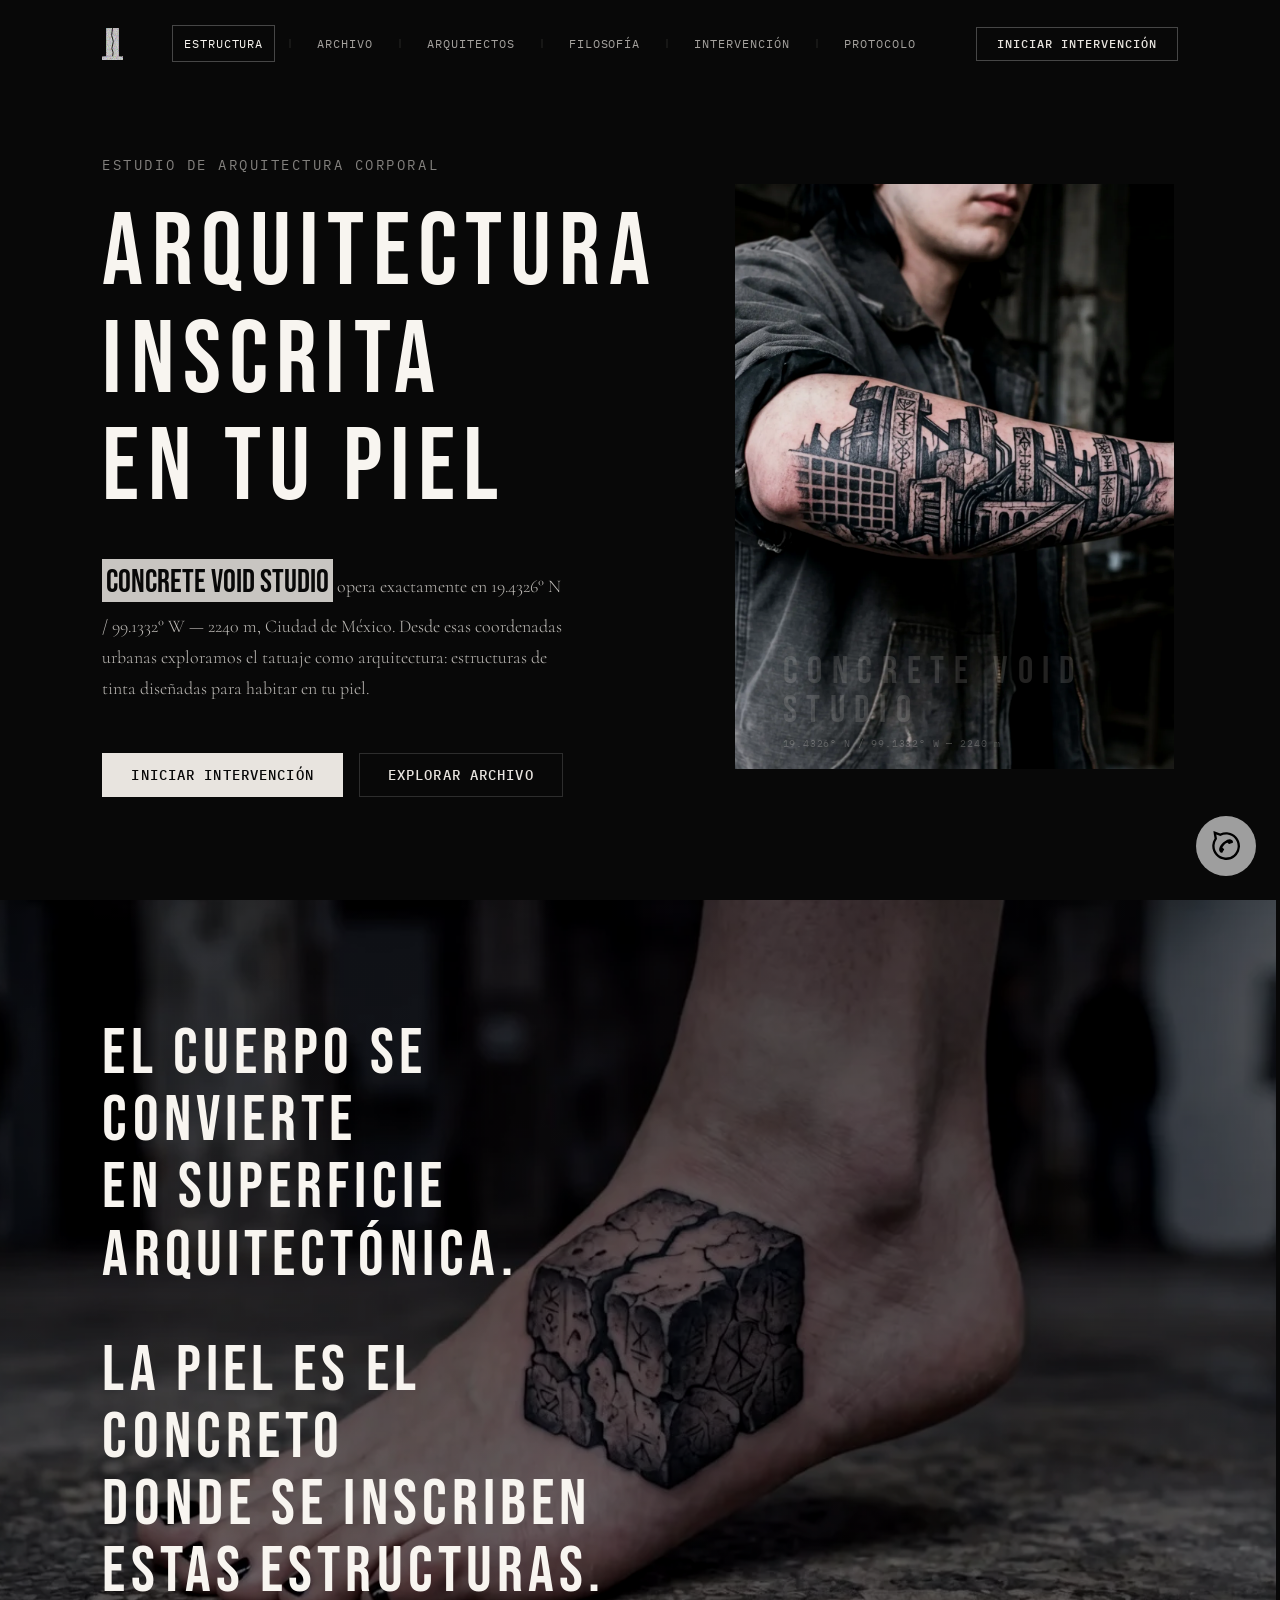
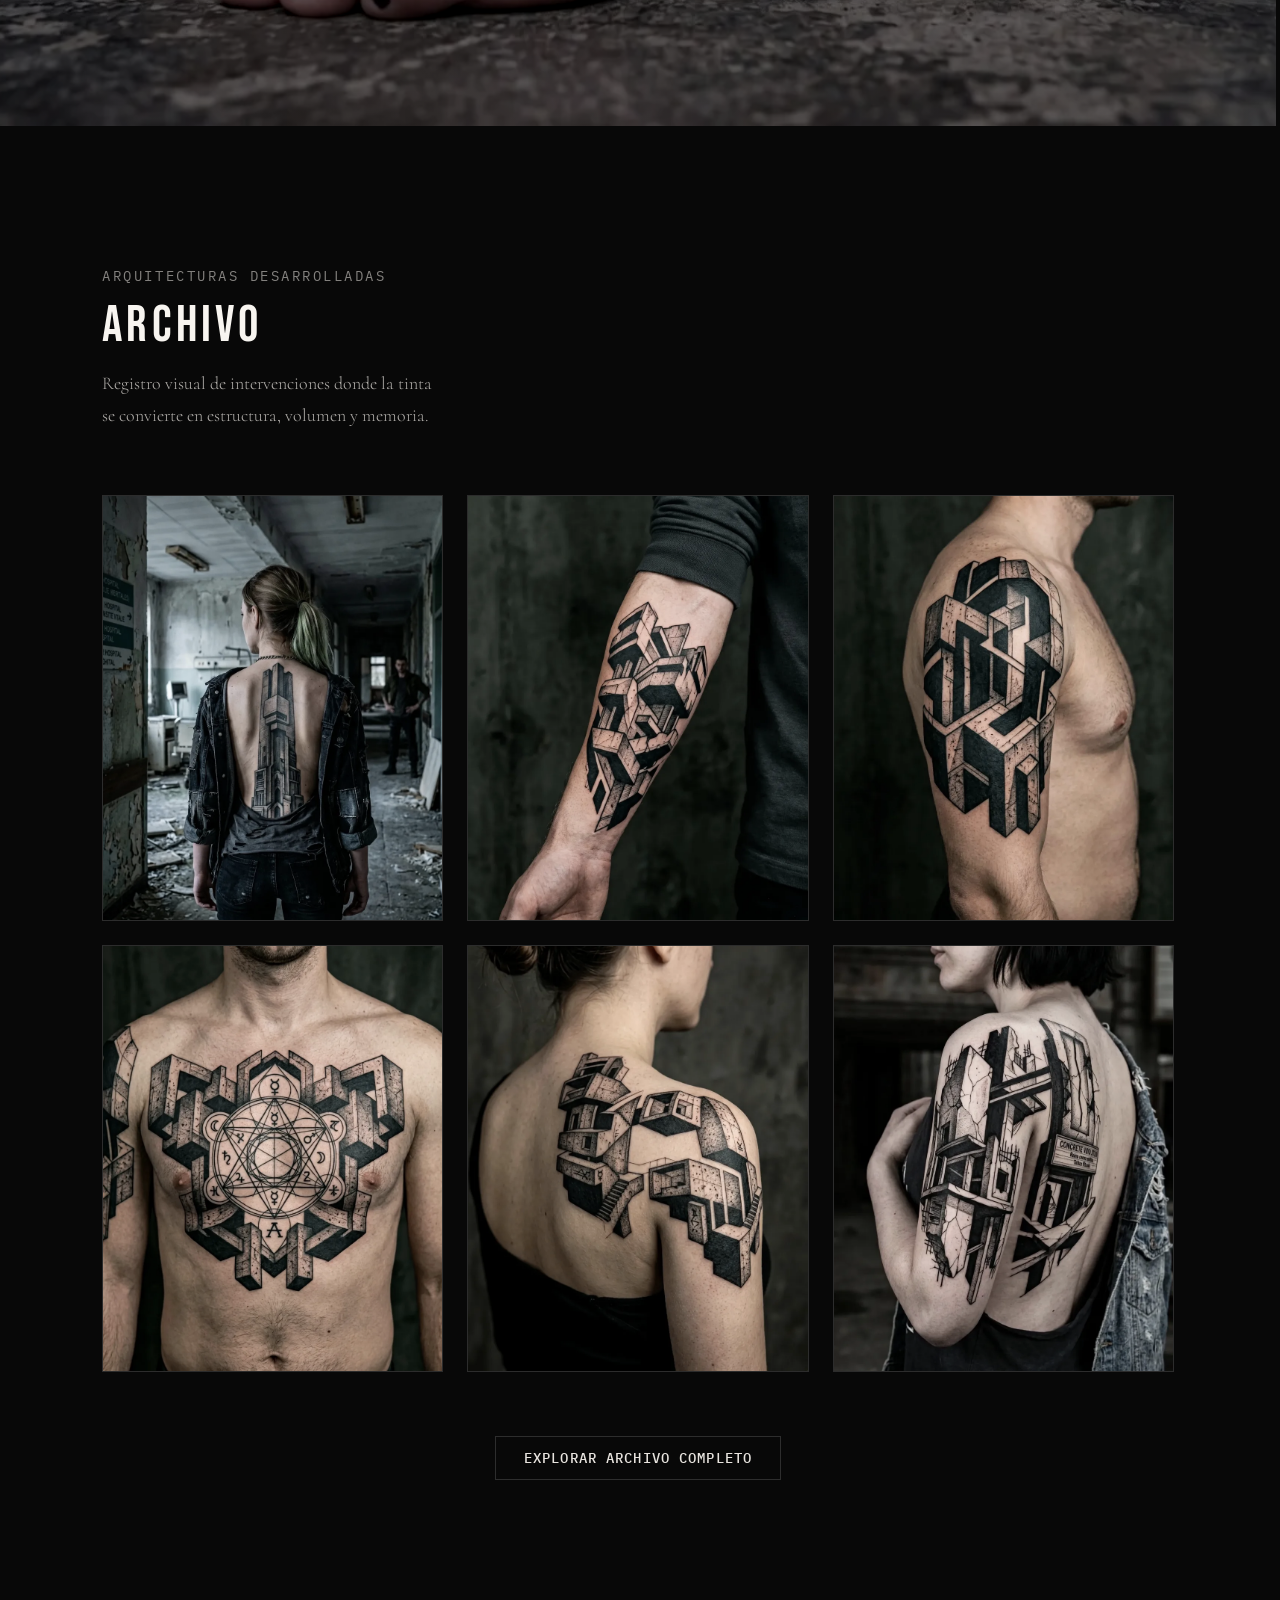
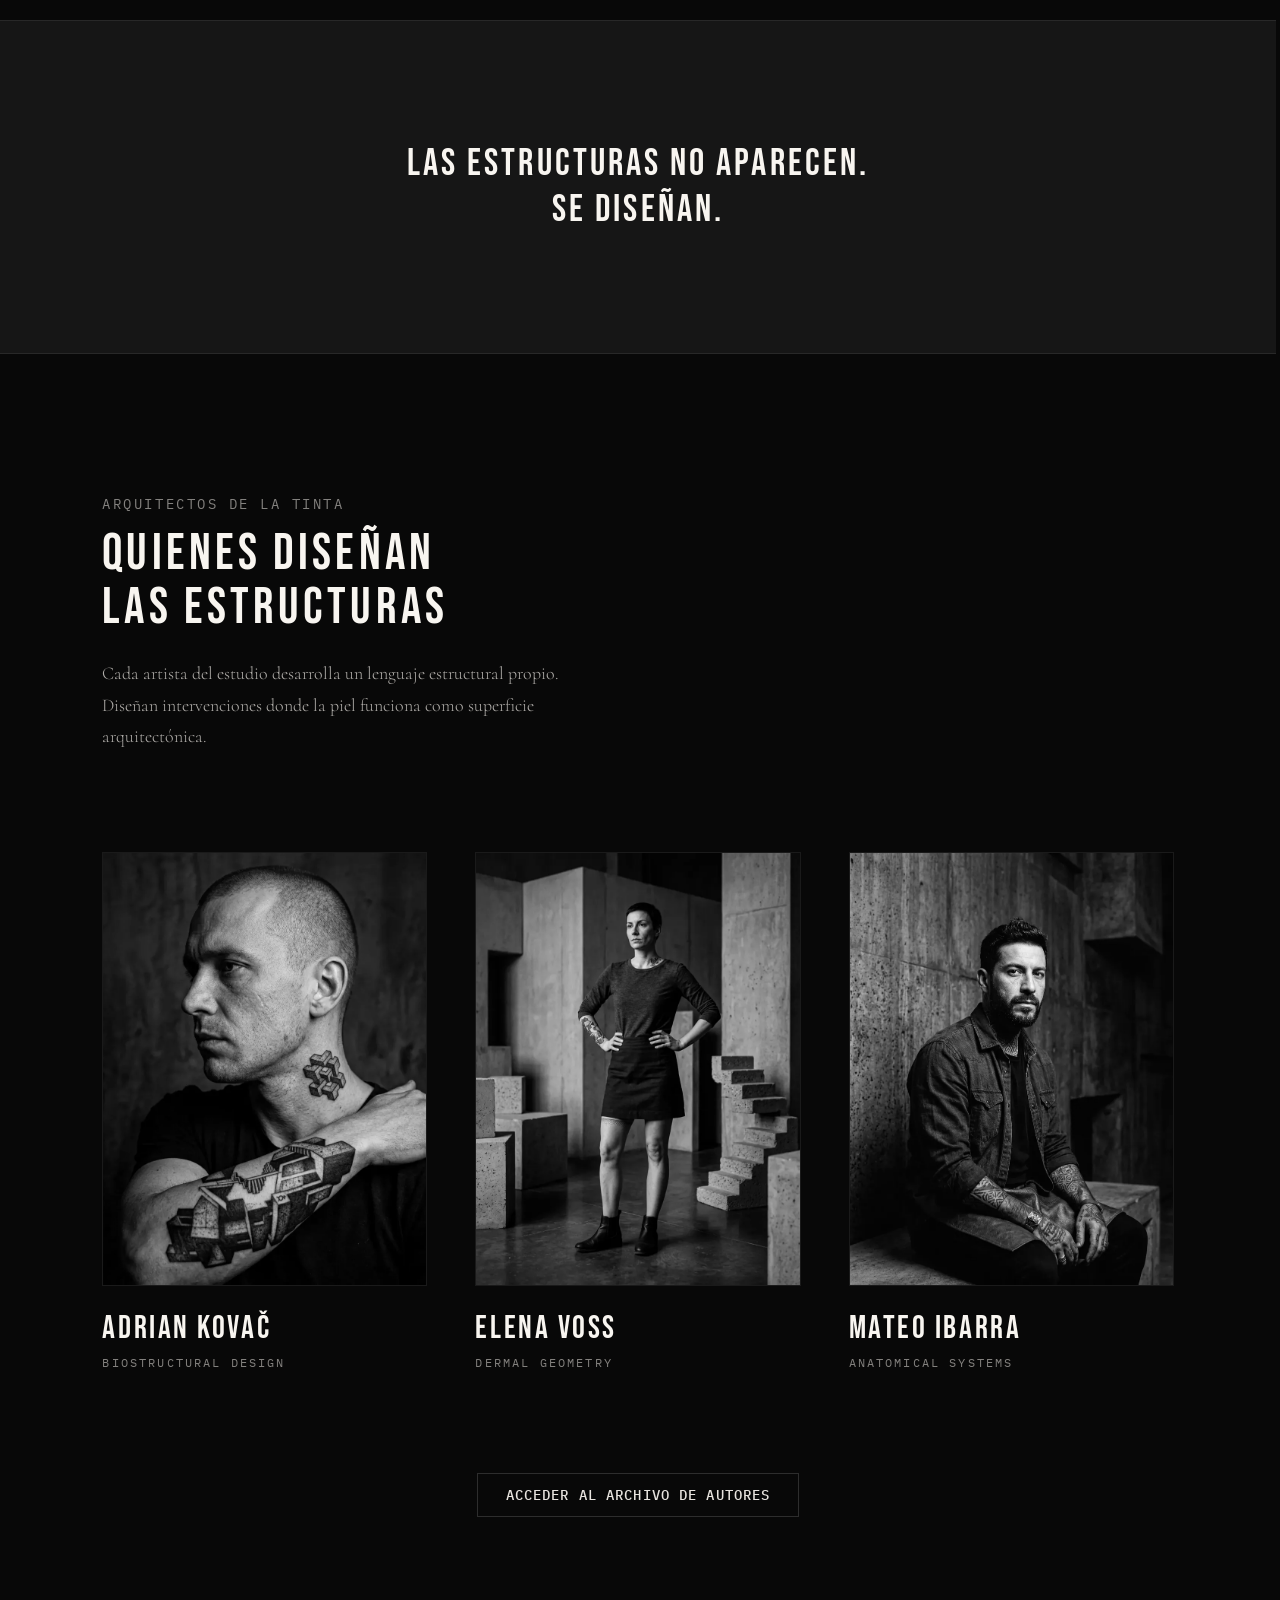
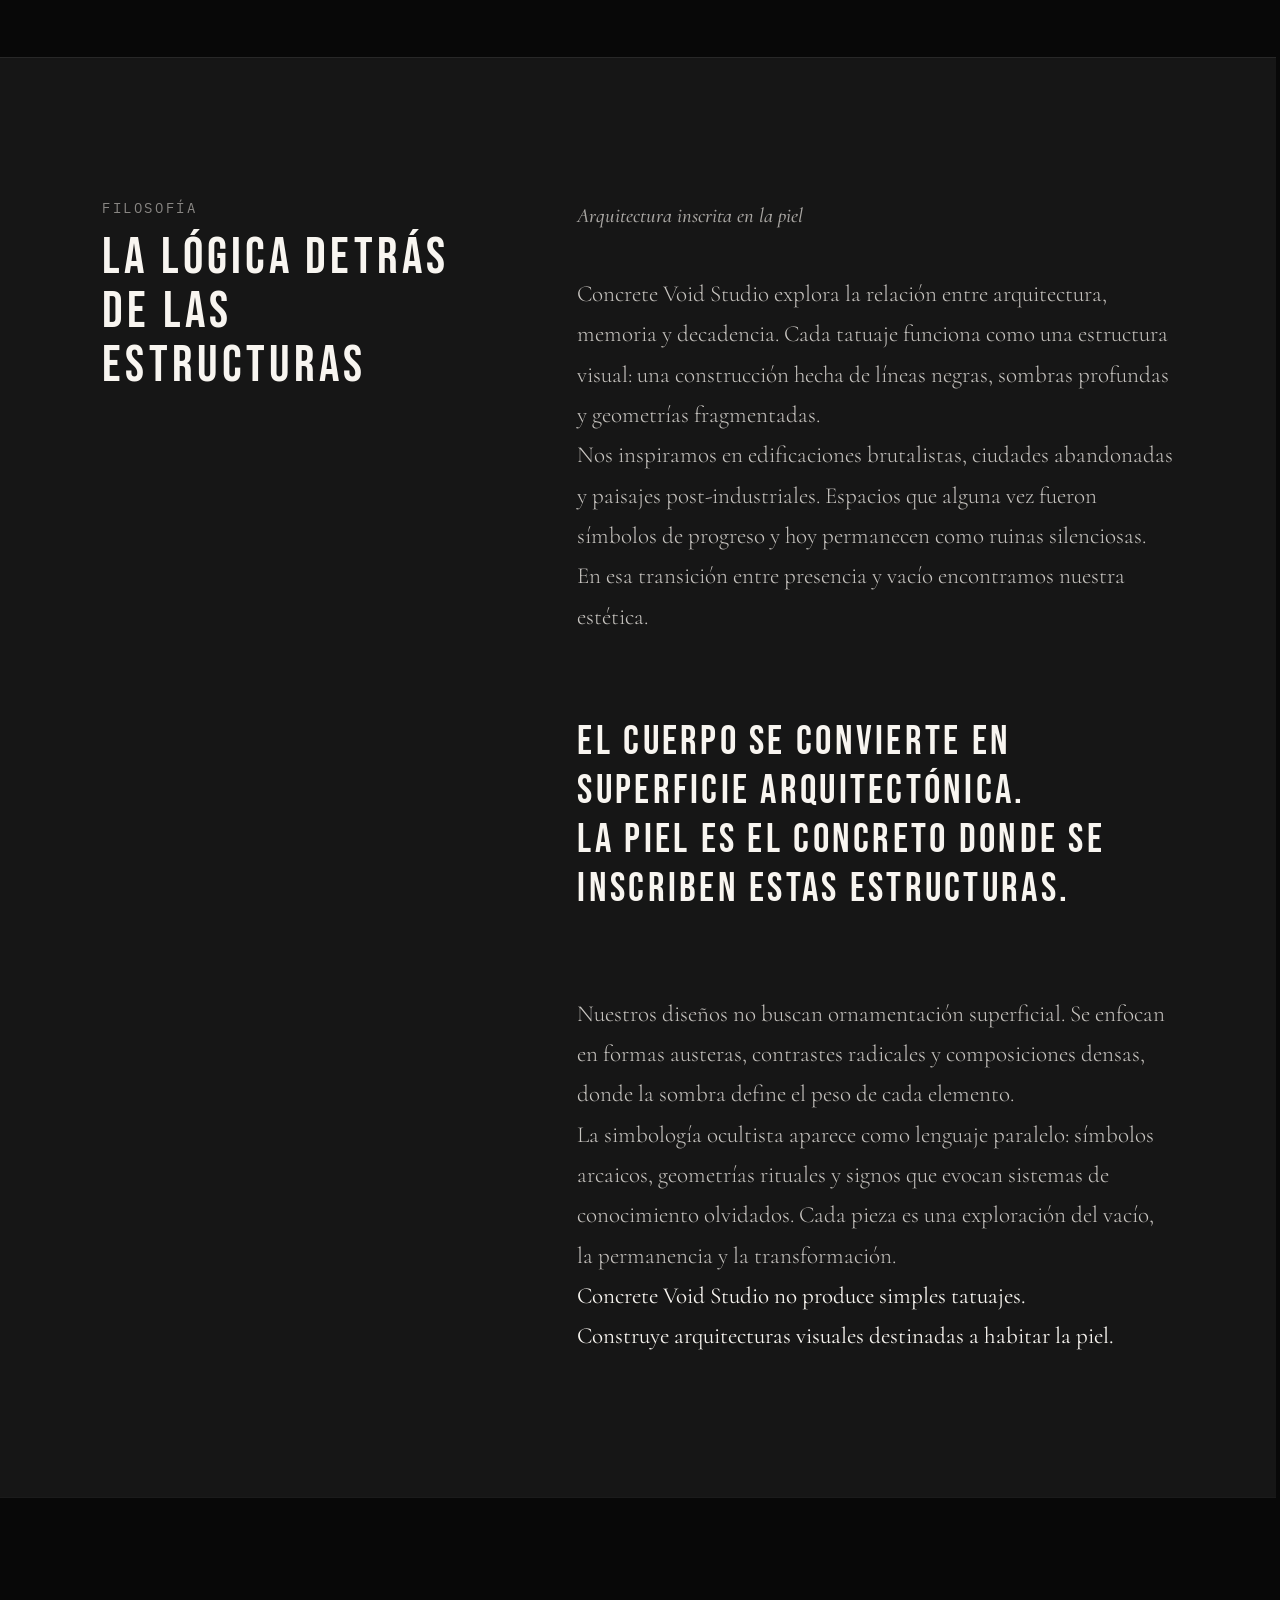
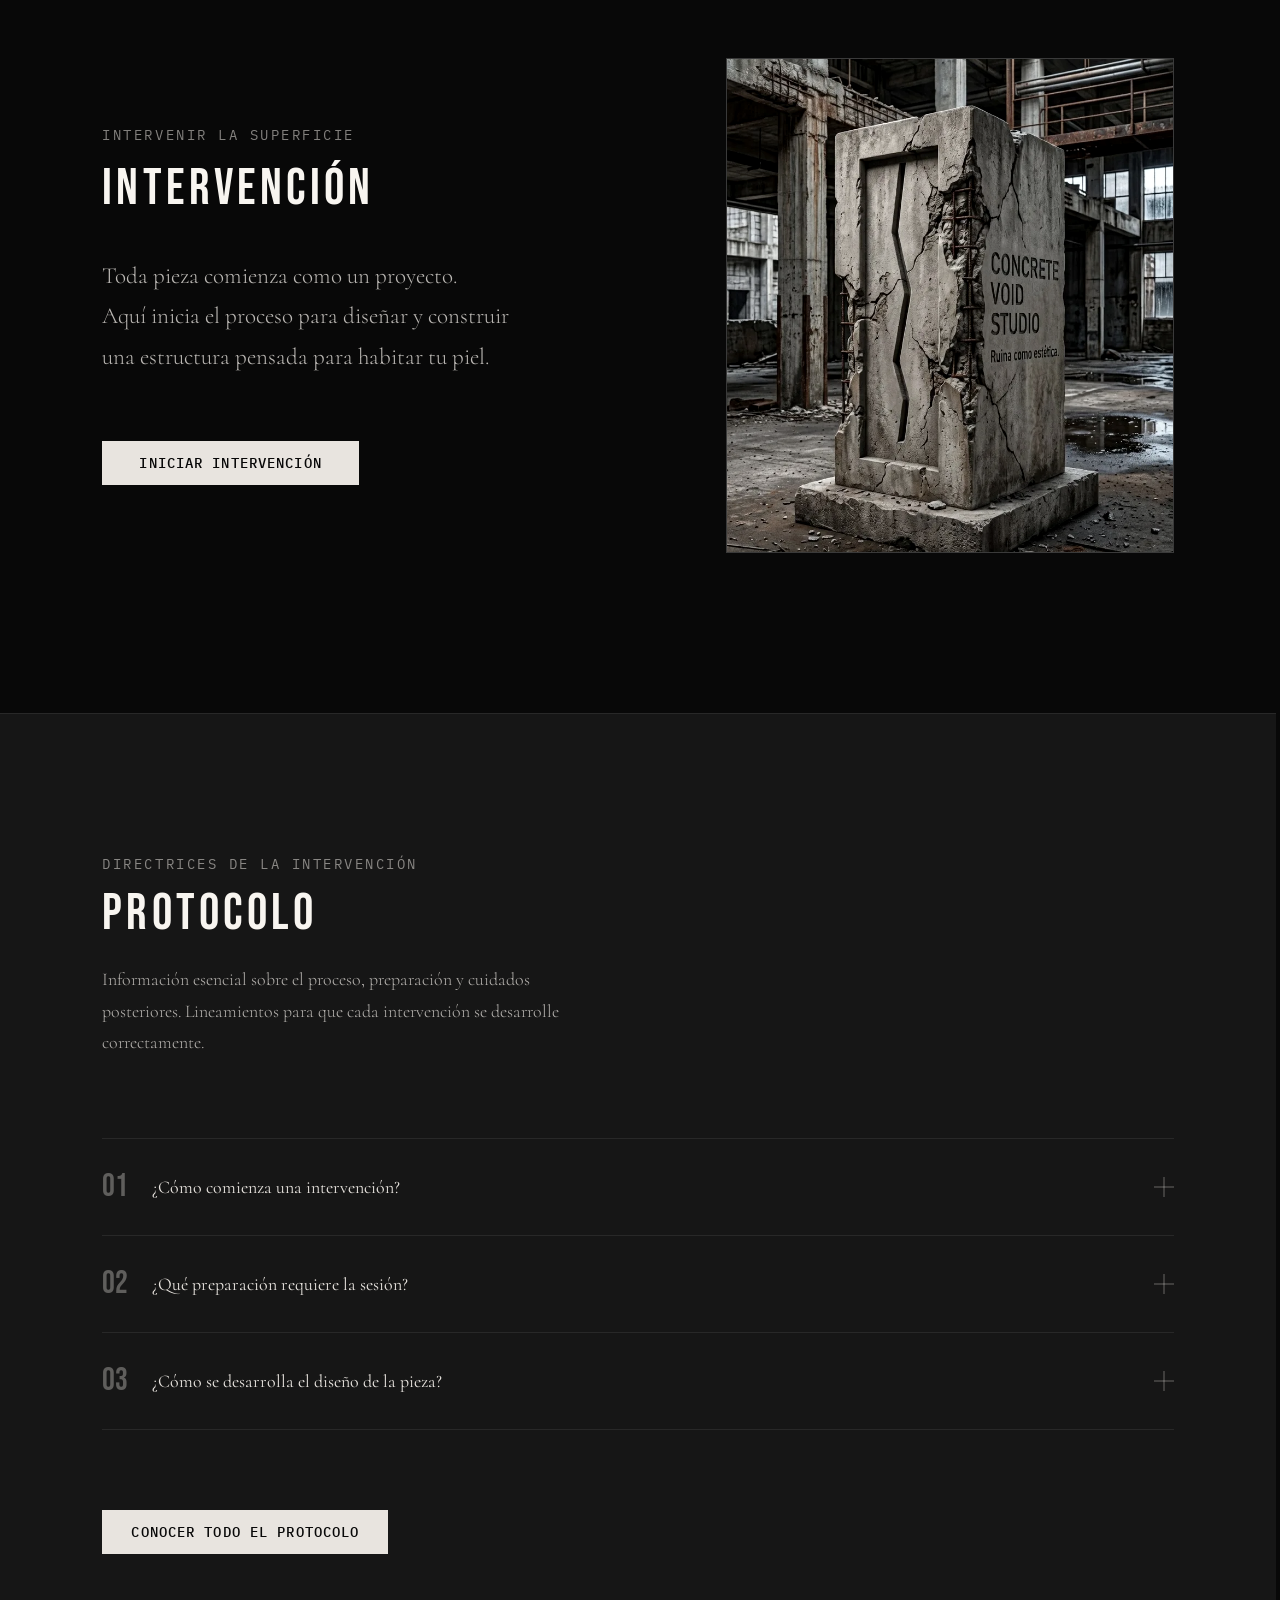
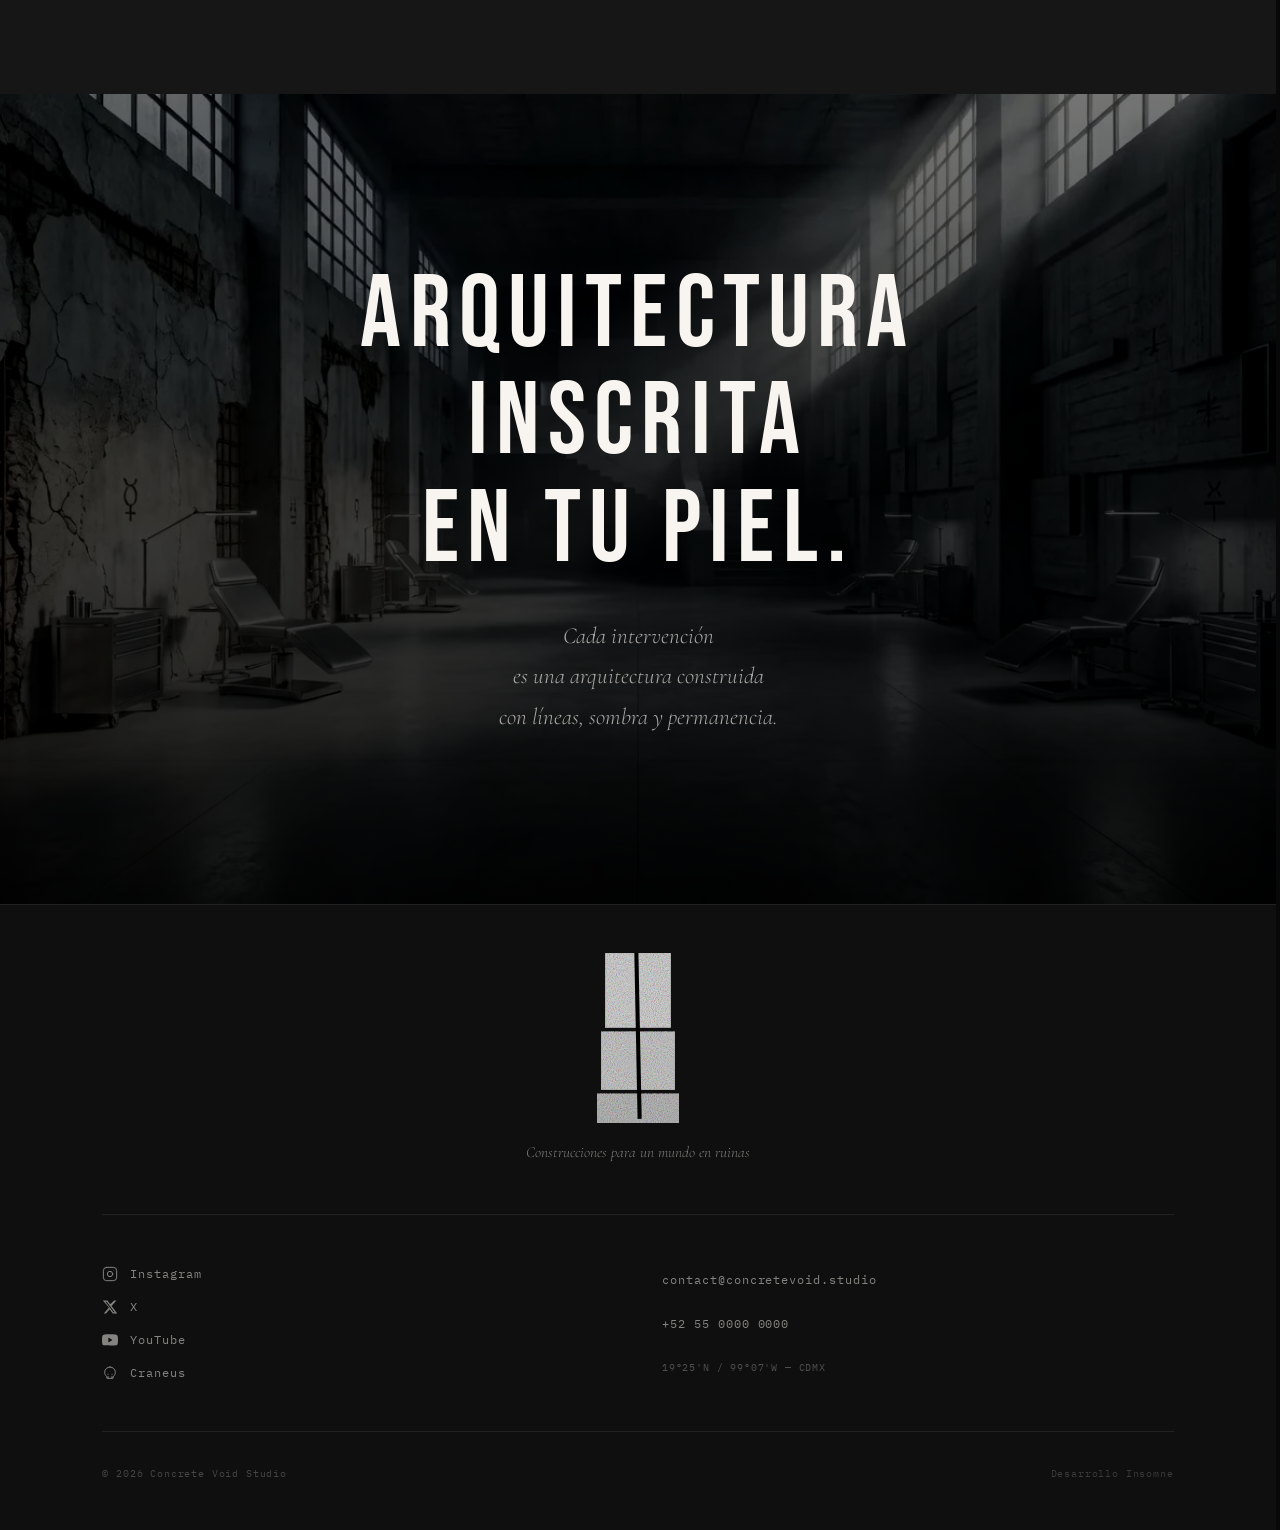
==== index.html @ ce93651f "inserté el main en html y los estilos css de todas las secciones" ====
<!DOCTYPE html>
<html lang="es">

<head>
  <!-- ============================================================
    META BÁSICOS
  ============================================================ -->
  <meta charset="UTF-8" />
  <meta name="viewport" content="width=device-width, initial-scale=1.0" />
  <meta name="description" content="Concrete Void Studio — Estudio de arquitectura corporal. Tatuajes geométricos y brutalistas en Ciudad de México." />
  <meta name="author" content="Concrete Void Studio" />

  <!-- ============================================================
    META OG (OPEN GRAPH — para redes sociales)
  ============================================================ -->
  <meta property="og:title" content="Concrete Void Studio" />
  <meta property="og:description" content="Arquitectura inscrita en la piel. Estudio de tatuaje brutalista en CDMX." />
  <meta property="og:type" content="website" />
  <meta property="og:url" content="#" />
  <!-- <meta property="og:image" content="assets/images/og-image.jpg" /> -->

  <!-- ============================================================
    FAVICON
  ============================================================ -->
  <link rel="icon" type="image/svg+xml" href="assets/icons/favicons/faviconSecundario.svg" />

  <!-- ============================================================
    CSS (orden de carga)
  ============================================================ -->
  <link rel="stylesheet" href="css/tokens.css" />
  <link rel="stylesheet" href="css/base.css" />
  <link rel="stylesheet" href="css/layout.css" />
  <link rel="stylesheet" href="css/components.css" />

  <title>Concrete Void Studio — Arquitectura inscrita en la piel</title>
</head>

<body>

  <!-- ============================================================
    HEADER
    - Sticky, transparente sobre el hero
    - Cambia a fondo sólido al hacer scroll (via JS)
    - 3 zonas: logo / nav / cta
  ============================================================ -->
  <header class="siteHeader" id="siteHeader" role="banner">

    <!-- Zona izquierda — Identidad -->
    <div class="siteHeader__identity">
      <a href="index.html" class="siteHeader__logoLink" aria-label="Concrete Void Studio — Inicio">
        <img
          src="assets/icons/logos/logoPrimario.svg"
          alt="Concrete Void Studio"
          class="siteHeader__logo"
          width="160"
          height="36"
        />
      </a>
    </div>

    <!-- Zona central — Navegación principal (desktop) -->
    <nav class="siteNav" id="siteNav" role="navigation" aria-label="Navegación principal">
      <ul class="siteNav__list" role="list">
        <li class="siteNav__item">
          <a href="#estructura" class="siteNav__link">Estructura</a>
        </li>
        <li class="siteNav__item">
          <a href="gallery.html" class="siteNav__link">Archivo</a>
        </li>
        <li class="siteNav__item">
          <a href="artists.html" class="siteNav__link">Arquitectos</a>
        </li>
        <li class="siteNav__item">
          <a href="#filosofia" class="siteNav__link">Filosofía</a>
        </li>
        <li class="siteNav__item">
          <a href="contact.html" class="siteNav__link">Intervención</a>
        </li>
        <li class="siteNav__item">
          <a href="faq.html" class="siteNav__link">Protocolo</a>
        </li>
      </ul>
    </nav>

    <!-- Zona derecha — CTA principal -->
    <div class="siteHeader__actions">
      <a href="#intervencion" class="btnGhost" aria-label="Iniciar una intervención">
        Iniciar intervención
      </a>

      <!-- Botón hamburguesa — solo visible en mobile -->
      <button
        class="menuToggle"
        id="menuToggle"
        aria-label="Abrir menú"
        aria-expanded="false"
        aria-controls="mobileMenu"
      >
        <span class="menuToggle__bar"></span>
        <span class="menuToggle__bar"></span>
        <span class="menuToggle__bar"></span>
      </button>
    </div>

  </header>


  <!-- ============================================================
    MOBILE MENU OVERLAY
    - Full screen
    - Controlado por JS (aria-expanded en menuToggle)
  ============================================================ -->
  <div class="mobileMenu" id="mobileMenu" role="dialog" aria-modal="true" aria-label="Menú de navegación" hidden>
    <nav class="mobileMenu__nav" aria-label="Navegación mobile">
      <ul class="mobileMenu__list" role="list">
        <li class="mobileMenu__item">
          <a href="#estructura" class="mobileMenu__link">Estructura</a>
        </li>
        <li class="mobileMenu__item">
          <a href="gallery.html" class="mobileMenu__link">Archivo</a>
        </li>
        <li class="mobileMenu__item">
          <a href="artists.html" class="mobileMenu__link">Arquitectos</a>
        </li>
        <li class="mobileMenu__item">
          <a href="#filosofia" class="mobileMenu__link">Filosofía</a>
        </li>
        <li class="mobileMenu__item">
          <a href="contact.html" class="mobileMenu__link">Intervención</a>
        </li>
        <li class="mobileMenu__item">
          <a href="faq.html" class="mobileMenu__link">Protocolo</a>
        </li>
      </ul>
    </nav>

    <div class="mobileMenu__footer">
      <a href="contact.html" class="btnGhost mobileMenu__cta">Iniciar intervención</a>
    </div>
  </div>

  <!-- ============================================================
    MAIN CONTENT
  ============================================================ -->
  <main id="mainContent" role="main">


    <!-- ==========================================================
      HERO
      - Dos columnas asimétricas (45% texto / 55% imagen)
      - min-height: 100vh
    ========================================================== -->
    <section class="hero" id="estructura" aria-labelledby="heroTitle">

      <div class="hero__inner">

        <!-- Columna izquierda — Bloque conceptual -->
        <div class="hero__content">

          <!-- Eyebrow -->
          <p class="eyebrow" aria-label="Categoría">
            Estudio de arquitectura corporal
          </p>

          <!-- Título principal (Brand Statement) -->
          <h1 class="hero__title" id="heroTitle">
            Arquitectura inscrita<br />
            en tu piel
          </h1>

          <!-- Texto descriptivo -->
          <p class="hero__description">
            <span>Concrete Void Studio</span> opera exactamente en 19.4326° N / 99.1332° W — 2240 m, Ciudad de México. Desde esas coordenadas urbanas exploramos el tatuaje como arquitectura: estructuras de tinta diseñadas para habitar en tu piel.
          </p>

          <!-- Botones CTA -->
          <div class="hero__actions">
            <a href="contact.html" class="btnPrimary">
              Iniciar intervención
            </a>
            <a href="gallery.html" class="btnSecondary">
              Explorar archivo
            </a>
          </div>

        </div>
        <!-- /hero__content -->

        <!-- Columna derecha — Imagen hero -->
        <div class="hero__media" aria-hidden="true">
          <figure class="hero__figure">
            <!--
              Reemplazar src con imagen real.
              Usar imagen de tatuaje geométrico / brutalista,
              alto contraste, fondo oscuro.
            -->
            <img
              src="assets/img/x/tattooHero.webp"
              alt="Tatuaje geométrico brutalista — Concrete Void Studio"
              class="hero__image"
              loading="eager"
              fetchpriority="high"
            />

            <!-- Overlay tipográfico sobre la imagen -->
            <figcaption class="hero__imageOverlay" aria-hidden="true">
              <span class="hero__imageOverlayText">CONCRETE VOID STUDIO</span>
              <span class="hero__imageOverlayCoords">19.4326° N / 99.1332° W — 2240 m</span>
              <!-- <span class="hero__imageOverlayText">CDMX</span> -->
            </figcaption>

          </figure>
        </div>
        <!-- /hero__media -->

      </div>
      <!-- /hero__inner -->

    </section>
    <!-- /hero -->

    <!-- ==========================================================
      STATEMENT VISUAL
      - Imagen full screen con overlay tipográfico
      - min-height: 85vh
      - Texto monumental alineado a la izquierda
      - Dos bloques con respiración visual entre ellos
    ========================================================== -->
    <section class="statement" aria-labelledby="statementText">
 
      <!-- Imagen de fondo -->
      <figure class="statement__media" aria-hidden="true">
      
        <img
          src="assets/img/x/statementInicio.webp"
          alt=""
          class="statement__image"
          loading="lazy"
        />
        <!-- Overlay oscuro para garantizar legibilidad del texto -->
        <div class="statement__overlay" aria-hidden="true"></div>
      </figure>
 
      <!-- Texto monumental sobre la imagen -->
      <div class="statement__content" id="statementText">
 
        <!-- Bloque 1 -->
        <p class="statement__text">
          El cuerpo se convierte<br />
          en superficie arquitectónica.
        </p>
 
        <!-- Bloque 2 -->
        <p class="statement__text">
          La piel es el concreto<br />
          donde se inscriben estas estructuras.
        </p>
 
      </div>
 
    </section>
    <!-- /statement -->

    <!-- ==========================================================
      ARCHIVO
      - Cabecera editorial: eyebrow / título / descripción
      - Grid de 6 cards (3 columnas desktop)
      - Hover minimalista: overlay con nombre y artista
      - CTA hacia galería completa
    ========================================================== -->
    <section class="archivo" id="archivo" aria-labelledby="archivoTitle">
 
      <div class="archivo__container">
 
        <!-- Cabecera de sección -->
        <header class="archivo__header">
          <p class="eyebrow">Arquitecturas desarrolladas</p>
          <h2 class="archivo__title" id="archivoTitle">Archivo</h2>
          <p class="archivo__description">
            Registro visual de intervenciones donde la tinta<br />
            se convierte en estructura, volumen y memoria.
          </p>
        </header>
 
        <!-- Grid de proyectos -->
        <div class="archivo__grid" role="list">
 
          <!-- Card 01 -->
          <article class="archivoCard" role="listitem">
            <figure class="archivoCard__media">
              <img
                src="assets/img/tattoos/archivo01.webp"
                alt="Monolito Fragmentado — tatuaje geométrico brutalista"
                class="archivoCard__image"
                loading="lazy"
              />
            </figure>
            <div class="archivoCard__overlay" aria-hidden="true">
              <h3 class="archivoCard__title">Monolito Urbano</h3>
              <p class="archivoCard__artist">Por A. Kovač</p>
            </div>
          </article>
 
          <!-- Card 02 -->
          <article class="archivoCard" role="listitem">
            <figure class="archivoCard__media">
              <img
                src="assets/img/tattoos/archivo02.webp"
                alt="Estructura en Ruinas — tatuaje arquitectónico"
                class="archivoCard__image"
                loading="lazy"
              />
            </figure>
            <div class="archivoCard__overlay" aria-hidden="true">
              <h3 class="archivoCard__title">Estructura Brutalista</h3>
              <p class="archivoCard__artist">Por E. Voss</p>
            </div>
          </article>
 
          <!-- Card 03 -->
          <article class="archivoCard" role="listitem">
            <figure class="archivoCard__media">
              <img
                src="assets/img/tattoos/archivo03.webp"
                alt="Vacío Urbano — tatuaje blackwork"
                class="archivoCard__image"
                loading="lazy"
              />
            </figure>
            <div class="archivoCard__overlay" aria-hidden="true">
              <h3 class="archivoCard__title">Torre Distópica</h3>
              <p class="archivoCard__artist">Por M. Ibarra</p>
            </div>
          </article>
 
          <!-- Card 04 -->
          <article class="archivoCard" role="listitem">
            <figure class="archivoCard__media">
              <img
                src="assets/img/tattoos/archivo04.webp"
                alt="Sigilo Arcano — tatuaje simbólico geométrico"
                class="archivoCard__image"
                loading="lazy"
              />
            </figure>
            <div class="archivoCard__overlay" aria-hidden="true">
              <h3 class="archivoCard__title">Sigilo Arcano</h3>
              <p class="archivoCard__artist">Por A. Kovač</p>
            </div>
          </article>
 
          <!-- Card 05 -->
          <article class="archivoCard" role="listitem">
            <figure class="archivoCard__media">
              <img
                src="assets/img/tattoos/archivo05.webp"
                alt="Torre Distópica — tatuaje arquitectura brutalista"
                class="archivoCard__image"
                loading="lazy"
              />
            </figure>
            <div class="archivoCard__overlay" aria-hidden="true">
              <h3 class="archivoCard__title">Laberinto de Concreto</h3>
              <p class="archivoCard__artist">Por E. Voss</p>
            </div>
          </article>
 
          <!-- Card 06 -->
          <article class="archivoCard" role="listitem">
            <figure class="archivoCard__media">
              <img
                src="assets/img/tattoos/archivo06.webp"
                alt="Concreto y Vacío — tatuaje blackwork brutalista"
                class="archivoCard__image"
                loading="lazy"
              />
            </figure>
            <div class="archivoCard__overlay" aria-hidden="true">
              <h3 class="archivoCard__title">Concreto y Vacío</h3>
              <p class="archivoCard__artist">Por M. Ibarra</p>
            </div>
          </article>
 
        </div>
        <!-- /archivo__grid -->
 
        <!-- CTA hacia galería completa -->
        <div class="archivo__cta">
          <a href="gallery.html" class="btnSecondary">
            Explorar archivo completo
          </a>
        </div>
 
      </div>
 
    </section>
    <!-- /archivo -->

    <!-- ==========================================================
      LÍNEA DIVISORIA CONCEPTUAL
      - Puente narrativo entre Archivo (obra) y Arquitectos (autor)
      - Frase breve, tipografía contundente, mucho aire
    ========================================================== -->
    <div class="conceptDivider" aria-hidden="true">
      <p class="conceptDivider__text">
        Las estructuras no aparecen.<br />
        Se diseñan.
      </p>
    </div>
    <!-- /conceptDivider -->
 
    <!-- ==========================================================
      ARQUITECTOS
      - Eyebrow / título / descripción
      - Grid de 3 cards editoriales: retrato + nombre + especialidad
      - Retratos en escala de grises
      - CTA al archivo de autores
    ========================================================== -->
    <section class="arquitectos" id="arquitectos" aria-labelledby="arquitectosTitle">
 
      <div class="arquitectos__container">
 
        <!-- Cabecera de sección -->
        <header class="arquitectos__header">
          <p class="eyebrow">Arquitectos de la tinta</p>
          <h2 class="arquitectos__title" id="arquitectosTitle">
            Quienes diseñan<br />las estructuras
          </h2>
          <p class="arquitectos__description">
            Cada artista del estudio desarrolla un lenguaje estructural propio.
            Diseñan intervenciones donde la piel funciona como superficie arquitectónica.
          </p>
        </header>
 
        <!-- Grid de arquitectos -->
        <div class="arquitectos__grid">
 
          <!-- Arquitecto 01 -->
          <article class="arquitectoCard">
            <figure class="arquitectoCard__media">
              <img
                src="assets/img/artists/adrian01.webp"
                alt="Retrato de Adrian Kovač — Biostructural Design"
                class="arquitectoCard__image"
                loading="lazy"
              />
            </figure>
            <div class="arquitectoCard__info">
              <h3 class="arquitectoCard__name">Adrian Kovač</h3>
              <p class="arquitectoCard__role">Biostructural Design</p>
            </div>
          </article>
 
          <!-- Arquitecto 02 -->
          <article class="arquitectoCard">
            <figure class="arquitectoCard__media">
              <img
                src="assets/img/artists/elena01.webp"
                alt="Retrato de Elena Voss — Dermal Geometry"
                class="arquitectoCard__image"
                loading="lazy"
              />
            </figure>
            <div class="arquitectoCard__info">
              <h3 class="arquitectoCard__name">Elena Voss</h3>
              <p class="arquitectoCard__role">Dermal Geometry</p>
            </div>
          </article>
 
          <!-- Arquitecto 03 -->
          <article class="arquitectoCard">
            <figure class="arquitectoCard__media">
              <img
                src="assets/img/artists/mateo02.webp"
                alt="Retrato de Mateo Ibarra — Anatomical Systems"
                class="arquitectoCard__image"
                loading="lazy"
              />
            </figure>
            <div class="arquitectoCard__info">
              <h3 class="arquitectoCard__name">Mateo Ibarra</h3>
              <p class="arquitectoCard__role">Anatomical Systems</p>
            </div>
          </article>
 
        </div>
        <!-- /arquitectos__grid -->
 
        <!-- CTA -->
        <div class="arquitectos__cta">
          <a href="artists.html" class="btnSecondary">
            Acceder al archivo de autores
          </a>
        </div>
 
      </div>
 
    </section>
    <!-- /arquitectos -->

    <!-- ==========================================================
      FILOSOFÍA
      - Eyebrow / título de sección / subtítulo del manifiesto
      - Manifiesto completo en párrafos cortos
      - Cita destacada monumental entre párrafo 2 y 3
      - Logo secundario como elemento atmosférico editorial
    ========================================================== -->
    <section class="filosofia" id="filosofia" aria-labelledby="filosofiaTitle">
 
      <div class="filosofia__container">
 
        <!-- Cabecera de sección -->
        <header class="filosofia__header">
          <p class="eyebrow">Filosofía</p>
          <h2 class="filosofia__title" id="filosofiaTitle">
            La lógica detrás<br />de las estructuras
          </h2>
        </header>
 
        <!-- Bloque editorial del manifiesto -->
        <div class="filosofia__manifiesto">
 
          <!-- Subtítulo del manifiesto -->
          <h3 class="filosofia__subtitulo">
            Arquitectura inscrita en la piel
          </h3>
 
          <!-- Párrafo 1 -->
          <p class="filosofia__parrafo">
            Concrete Void Studio explora la relación entre arquitectura, memoria y decadencia.
            Cada tatuaje funciona como una estructura visual: una construcción hecha de líneas
            negras, sombras profundas y geometrías fragmentadas.
          </p>
 
          <!-- Párrafo 2 -->
          <p class="filosofia__parrafo">
            Nos inspiramos en edificaciones brutalistas, ciudades abandonadas y paisajes
            post-industriales. Espacios que alguna vez fueron símbolos de progreso y hoy
            permanecen como ruinas silenciosas. En esa transición entre presencia y vacío
            encontramos nuestra estética.
          </p>
 
          <!-- Cita destacada monumental -->
          <blockquote class="filosofia__cita">
            El cuerpo se convierte en superficie arquitectónica.<br />
            La piel es el concreto donde se inscriben estas estructuras.
          </blockquote>
 
          <!-- Párrafo 3 -->
          <p class="filosofia__parrafo">
            Nuestros diseños no buscan ornamentación superficial. Se enfocan en formas austeras,
            contrastes radicales y composiciones densas, donde la sombra define el peso
            de cada elemento.
          </p>
 
          <!-- Párrafo 4 -->
          <p class="filosofia__parrafo">
            La simbología ocultista aparece como lenguaje paralelo: símbolos arcaicos,
            geometrías rituales y signos que evocan sistemas de conocimiento olvidados.
            Cada pieza es una exploración del vacío, la permanencia y la transformación.
          </p>
 
          <!-- Párrafo 5 — cierre -->
          <p class="filosofia__parrafo filosofia__parrafo--cierre">
            Concrete Void Studio no produce simples tatuajes.<br />
            Construye arquitecturas visuales destinadas a habitar la piel.
          </p>
 
        </div>
        <!-- /filosofia__manifiesto -->
 
      </div>
 
    </section>
    <!-- /filosofia -->

    <!-- ==========================================================
      INTERVENCIÓN
      - Layout asimétrico: contenido izquierda / imagen derecha
      - Eyebrow / título / texto introductorio / CTA
      - Imagen: tatuaje o referencia brutalista
    ========================================================== -->
    <section class="intervencion" id="intervencion" aria-labelledby="intervencionTitle">
 
      <div class="intervencion__container">
 
        <!-- Columna izquierda — contenido -->
        <div class="intervencion__content">
 
          <p class="eyebrow">Intervenir la superficie</p>
 
          <h2 class="intervencion__title" id="intervencionTitle">
            Intervención
          </h2>
 
          <p class="intervencion__texto">
            Toda pieza comienza como un proyecto.<br />
            Aquí inicia el proceso para diseñar y construir<br />
            una estructura pensada para habitar tu piel.
          </p>
 
          <a href="contact.html" class="intervencion__cta btnPrimary">
            Iniciar Intervención
          </a>
 
        </div>
 
        <!-- Columna derecha — imagen -->
        <div class="intervencion__media" aria-hidden="true">
          <figure class="intervencion__figure">
            <img
              src="assets/img/x/imgIntervencion.webp"
              alt=""
              class="intervencion__image"
              loading="lazy"
            />
          </figure>
        </div>
 
      </div>
 
    </section>
    <!-- /intervencion -->

    <!-- ==========================================================
      PROTOCOLO
      - Eyebrow / título / texto introductorio
      - Accordion de 3 preguntas con numeración arquitectónica
      - CTA final hacia solicitud de intervención
    ========================================================== -->
    <section class="protocolo" id="protocolo" aria-labelledby="protocoloTitle">
 
      <div class="protocolo__container">
 
        <!-- Cabecera de sección -->
        <header class="protocolo__header">
          <p class="eyebrow">Directrices de la intervención</p>
          <h2 class="protocolo__title" id="protocoloTitle">Protocolo</h2>
          <p class="protocolo__description">
            Información esencial sobre el proceso, preparación y cuidados posteriores.
            Lineamientos para que cada intervención se desarrolle correctamente.
          </p>
        </header>
 
        <!-- Accordion de preguntas -->
        <div class="protocolo__accordion" role="list">
 
          <!-- Item 01 -->
          <div class="accordionItem" role="listitem">
            <button
              class="accordionItem__trigger"
              aria-expanded="false"
              aria-controls="accordionPanel01"
              id="accordionBtn01"
            >
              <span class="accordionItem__number" aria-hidden="true">01</span>
              <span class="accordionItem__question">¿Cómo comienza una intervención?</span>
              <span class="accordionItem__icon" aria-hidden="true"></span>
            </button>
            <div
              class="accordionItem__panel"
              id="accordionPanel01"
              role="region"
              aria-labelledby="accordionBtn01"
              hidden
            >
              <div class="accordionItem__content">
                <p>
                  Toda intervención inicia con una solicitud enviada a través del formulario del estudio. En esta etapa se revisa la idea general, la ubicación en el cuerpo y la escala aproximada de la pieza. 
                </p>
                <p>
                  Con esta información el equipo determina la viabilidad del proyecto y propone los siguientes pasos para desarrollarlo.
                </p>
              </div>
            </div>
          </div>
 
          <!-- Item 02 -->
          <div class="accordionItem" role="listitem">
            <button
              class="accordionItem__trigger"
              aria-expanded="false"
              aria-controls="accordionPanel02"
              id="accordionBtn02"
            >
              <span class="accordionItem__number" aria-hidden="true">02</span>
              <span class="accordionItem__question">¿Qué preparación requiere la sesión?</span>
              <span class="accordionItem__icon" aria-hidden="true"></span>
            </button>
            <div
              class="accordionItem__panel"
              id="accordionPanel02"
              role="region"
              aria-labelledby="accordionBtn02"
              hidden
            >
              <div class="accordionItem__content">
                <p>
                  Antes de la cita es importante llegar descansado, hidratado y haber comido adecuadamente. También se recomienda evitar alcohol o sustancias que puedan afectar la sensibilidad de la piel. 
                </p>
                <p>
                  Estas condiciones permiten que la sesión se desarrolle de forma más estable y segura.
                </p>
              </div>
            </div>
          </div>
 
          <!-- Item 03 -->
          <div class="accordionItem" role="listitem">
            <button
              class="accordionItem__trigger"
              aria-expanded="false"
              aria-controls="accordionPanel03"
              id="accordionBtn03"
            >
              <span class="accordionItem__number" aria-hidden="true">03</span>
              <span class="accordionItem__question">¿Cómo se desarrolla el diseño de la pieza?</span>
              <span class="accordionItem__icon" aria-hidden="true"></span>
            </button>
            <div
              class="accordionItem__panel"
              id="accordionPanel03"
              role="region"
              aria-labelledby="accordionBtn03"
              hidden
            >
              <div class="accordionItem__content">
                <p>
                  Cada tatuaje se diseña considerando la anatomía del cuerpo y el lenguaje visual del estudio. A partir de la propuesta inicial se construye una composición que equilibre forma, escala y ubicación. 
                </p>
                <p>
                  El diseño se revisa y ajusta antes de iniciar la sesión para asegurar claridad en la intervención.
                </p>
              </div>
            </div>
          </div>
 
        </div>
        <!-- /protocolo__accordion -->
 
        <!-- CTA final -->
        <div class="protocolo__cta">
          <a href="faq.html" class="btnPrimary">
            Conocer todo el Protocolo
          </a>
        </div>
 
      </div>
 
    </section>
    <!-- /protocolo -->

    <!-- ==========================================================
      BRAND STATEMENT FINAL
      - Cierre conceptual del home
      - Imagen full width con overlay tipográfico centrado
      - Texto monumental en dos bloques
    ========================================================== -->
    <section class="brandStatement" aria-labelledby="brandStatementText">
 
      <!-- Imagen de fondo full width -->
      <figure class="brandStatement__media" aria-hidden="true">
        <!--
          Reemplazar src con imagen real.
          Tatuaje en alto contraste, detalle de trazo,
          o fotografía brutalista de impacto.
        -->
        <img
          src="assets/img/x/statementFinal.webp"
          alt=""
          class="brandStatement__image"
          loading="lazy"
        />
        <div class="brandStatement__overlay" aria-hidden="true"></div>
      </figure>
 
      <!-- Texto centrado sobre la imagen -->
      <div class="brandStatement__content" id="brandStatementText">
        <p class="brandStatement__text">
          Arquitectura<br /> inscrita<br />
          en tu piel.
        </p>
        <p class="brandStatement__subtext">
          Cada intervención<br /> es una arquitectura construida<br />
          con líneas, sombra y permanencia.
        </p>
      </div>
 
    </section>
    <!-- /brandStatement -->

  </main>
  <!-- /main -->

  <!-- ============================================================
    FOOTER
    - Bloque identidad: logo secundario + brand statement
    - Bloque información: redes / contacto
    - Sub-footer: copyright + crédito desarrollador
  ============================================================ -->
  <footer class="siteFooter" role="contentinfo">
 
    <!-- Bloque identidad -->
    <div class="siteFooter__identity">
      <a href="index.html" class="siteFooter__logoLink" aria-label="Concrete Void Studio — Inicio">
        <img
          src="assets/icons/logos/logoSecundario.svg"
          alt="Concrete Void Studio"
          class="siteFooter__logo"
        />
      </a>
      <p class="siteFooter__statement">
        Construcciones para un mundo en ruinas
      </p>
    </div>
 
    <!-- Separador -->
    <hr class="siteFooter__divider" aria-hidden="true" />
 
    <!-- Bloque información: redes + contacto -->
    <div class="siteFooter__info">
 
      <!-- Redes sociales -->
      <div class="siteFooter__redes">
        <!-- <p class="siteFooter__label">Redes</p> -->
        <ul class="siteFooter__redesList" role="list">
 
          <li>
            <a
              href="https://instagram.com"
              class="siteFooter__redesLink"
              target="_blank"
              rel="noopener noreferrer"
              aria-label="Instagram de Concrete Void Studio"
            >
              <!-- Instagram SVG -->
              <svg class="siteFooter__icon" viewBox="0 0 24 24" fill="none" stroke="currentColor" stroke-width="1.5" stroke-linecap="round" stroke-linejoin="round" aria-hidden="true">
                <rect x="2" y="2" width="20" height="20" rx="5" ry="5"/>
                <circle cx="12" cy="12" r="4"/>
                <circle cx="17.5" cy="6.5" r="0.5" fill="currentColor" stroke="none"/>
              </svg>
              <span>Instagram</span>
            </a>
          </li>
 
          <li>
            <a
              href="https://x.com"
              class="siteFooter__redesLink"
              target="_blank"
              rel="noopener noreferrer"
              aria-label="X (Twitter) de Concrete Void Studio"
            >
              <!-- X SVG -->
              <svg class="siteFooter__icon" viewBox="0 0 24 24" fill="currentColor" aria-hidden="true">
                <path d="M18.244 2.25h3.308l-7.227 8.26 8.502 11.24H16.17l-4.714-6.231-5.401 6.231H2.746l7.73-8.835L1.254 2.25H8.08l4.253 5.622 5.911-5.622Zm-1.161 17.52h1.833L7.084 4.126H5.117z"/>
              </svg>
              <span>X</span>
            </a>
          </li>
 
          <li>
            <a
              href="https://youtube.com"
              class="siteFooter__redesLink"
              target="_blank"
              rel="noopener noreferrer"
              aria-label="YouTube de Concrete Void Studio"
            >
              <!-- YouTube SVG -->
              <svg class="siteFooter__icon" viewBox="0 0 24 24" fill="currentColor" aria-hidden="true">
                <path d="M23.498 6.186a3.016 3.016 0 0 0-2.122-2.136C19.505 3.545 12 3.545 12 3.545s-7.505 0-9.377.505A3.017 3.017 0 0 0 .502 6.186C0 8.07 0 12 0 12s0 3.93.502 5.814a3.016 3.016 0 0 0 2.122 2.136c1.871.505 9.376.505 9.376.505s7.505 0 9.377-.505a3.015 3.015 0 0 0 2.122-2.136C24 15.93 24 12 24 12s0-3.93-.502-5.814zM9.545 15.568V8.432L15.818 12l-6.273 3.568z"/>
              </svg>
              <span>YouTube</span>
            </a>
          </li>
 
          <li>
            <a
              href="#"
              class="siteFooter__redesLink"
              aria-label="Cráneo — red del estudio"
            >
              <!-- Cráneo SVG — ícono identitario del estudio -->
              <svg class="siteFooter__icon" viewBox="0 0 24 24" fill="none" stroke="currentColor" stroke-width="1.5" stroke-linecap="round" stroke-linejoin="round" aria-hidden="true">
                <path d="M12 3C7.5 3 4 6.5 4 11c0 2.5 1.2 4.8 3 6.2V19a1 1 0 0 0 1 1h8a1 1 0 0 0 1-1v-1.8c1.8-1.4 3-3.7 3-6.2 0-4.5-3.5-8-8-8z"/>
                <line x1="9" y1="20" x2="9" y2="17"/>
                <line x1="15" y1="20" x2="15" y2="17"/>
                <line x1="9" y1="14" x2="9" y2="14"/>
                <line x1="15" y1="14" x2="15" y2="14"/>
              </svg>
              <span>Craneus</span>
            </a>
          </li>
 
        </ul>
      </div>
 
      <!-- Contacto -->
      <div class="siteFooter__contacto">
        <!-- <p class="siteFooter__label">Contacto</p> -->
        <ul class="siteFooter__contactoList" role="list">
          <li>
            <a href="mailto:contact@concretevoid.studio" class="siteFooter__contactoLink">
              contact@concretevoid.studio
            </a>
          </li>
          <li>
            <a href="tel:+525500000000" class="siteFooter__contactoLink">
              +52 55 0000 0000
            </a>
          </li>
          <li class="siteFooter__coords" aria-label="Coordenadas del estudio">
            19°25'N / 99°07'W — CDMX
          </li>
        </ul>
      </div>
 
    </div>
    <!-- /siteFooter__info -->
 
    <!-- Separador -->
    <hr class="siteFooter__divider" aria-hidden="true" />
 
    <!-- Sub-footer -->
    <div class="siteFooter__subfooter">
      <p class="siteFooter__copyright">
        &copy; 2026 Concrete Void Studio
      </p>
      <p class="siteFooter__dev">
        Desarrollo <a href="#" class="siteFooter__devLink">Insomne</a>
      </p>
    </div>
 
  </footer>
  <!-- /siteFooter -->

  <a href="https://api.whatsapp.com/send/?phone=525541370947&text=Hola+quiero+agendar+una+cita&type=phone_number&app_absent=0"
   class="whatsapp-button"
   target="_blank"
   rel="noopener">
   <span class="whatsapp-tooltip">¡ESCRÍBENOS!</span>
   <img src="assets/icons/logos/whatsapp.svg" alt="WhatsApp">
  </a>


  <!-- ============================================================
    JS (al final del body para no bloquear render)
  ============================================================ -->
  <script src="js/header.js"></script>
  <script src="js/menu.js"></script>
  <script src="js/accordion.js"></script>

</body>
</html>
---- css/tokens.css ----
/* ============================================================
   TOKENS.CSS
   Sistema de diseño — Concrete Void Studio
   Variables globales: color, tipografía, espaciado, z-index
   ============================================================ */

/* ------------------------------------------------------------
   IMPORTACIÓN DE TIPOGRAFÍAS — Google Fonts
   1. Bebas Neue      → display / títulos
   2. Cormorant       → editorial / cuerpo
   3. IBM Plex Mono   → técnica / labels / coordenadas
   ------------------------------------------------------------ */
@import url('https://fonts.googleapis.com/css2?family=Bebas+Neue&family=Cormorant:ital,wght@0,300;0,400;0,500;0,600;1,300;1,400&family=IBM+Plex+Mono:wght@300;400;500&display=swap');


/* ============================================================
   ROOT — VARIABLES GLOBALES
   ============================================================ */
:root {

  /* ----------------------------------------------------------
     PALETA DE COLOR
     Extraída de las referencias visuales brutalistas.
     Sistema monocromático oscuro con acentos mínimos.
     ---------------------------------------------------------- */

  /* Negros y fondos */
  --colorVoid:        #080808;   /* negro casi puro — fondo principal */
  --colorAbyss:       #0f0f0f;   /* negro profundo — cards, overlays */
  --colorCrater:      #161616;   /* negro elevado — header al hacer scroll */

  /* Grises estructurales — extraídos del concreto */
  --colorConcrete100: #1a1a1a;   /* gris muy oscuro — superficies */
  --colorConcrete200: #2a2a2a;   /* gris oscuro — bordes sutiles */
  --colorConcrete300: #3d3d3d;   /* gris medio — separadores */
  --colorConcrete400: #5c5c5c;   /* gris medio-claro — iconos secundarios */
  --colorConcrete500: #7a7a7a;   /* gris neutro — texto terciario */
  --colorConcrete600: #9e9e9e;   /* gris claro — texto secundario */
  --colorConcrete700: #c4c4c4;   /* gris muy claro — texto de apoyo */

  /* Blancos y textos */
  --colorAsh:         #e8e4df;   /* blanco roto — color principal de texto */
  --colorDust:        #f0ece6;   /* blanco cálido — títulos principales */
  --colorBone:        #f8f5f0;   /* casi blanco — máxima jerarquía */

  /* Acento — uso muy restringido */
  --colorAccent:      #c8bfb0;   /* beige concreto claro — hover, énfasis mínimo */
  --colorAccentDim:   rgba(200, 191, 176, 0.15);  /* acento translúcido */

  /* Overlays y transparencias */
  --overlayLight:     rgba(0, 0, 0, 0.45);
  --overlayMedium:    rgba(0, 0, 0, 0.60);
  --overlayHeavy:     rgba(0, 0, 0, 0.80);
  --overlayBorder:    rgba(255, 255, 255, 0.08);
  --overlayBorderMid: rgba(255, 255, 255, 0.15);
  --overlayBorderHi:  rgba(255, 255, 255, 0.25);


  /* ----------------------------------------------------------
     TIPOGRAFÍAS
     ---------------------------------------------------------- */

  /* Familias */
  --fontDisplay:      'Bebas Neue', 'Arial Narrow', Arial, sans-serif;
  --fontEditorial:    'Cormorant', 'Georgia', serif;
  --fontTech:         'IBM Plex Mono', 'Courier New', monospace;

  /* Escala tipográfica — display (Bebas Neue) */
  --sizeDisplayXl:    clamp(4rem, 8vw, 9rem);      /* hero title */
  --sizeDisplayLg:    clamp(2.8rem, 5vw, 5.5rem);  /* statement visual */
  --sizeDisplayMd:    clamp(2.2rem, 4vw, 3.5rem);  /* section titles */
  --sizeDisplaySm:    clamp(1.6rem, 2.5vw, 2.2rem);/* sub-títulos */

  /* Escala tipográfica — editorial (Cormorant) */
  --sizeEditorialLg:  clamp(1.25rem, 1.8vw, 1.5rem); /* cita destacada grande */
  --sizeEditorialMd:  clamp(1.05rem, 1.4vw, 1.2rem); /* cuerpo principal */
  --sizeEditorialSm:  clamp(0.95rem, 1.2vw, 1.05rem);/* cuerpo secundario */

  /* Escala tipográfica — técnica (IBM Plex Mono) */
  --sizeTechMd:       0.875rem;   /* eyebrows, labels */
  --sizeTechSm:       0.75rem;    /* coordenadas, micro-textos */
  --sizeTechXs:       0.65rem;    /* copyright, datos mínimos */

  /* Pesos */
  --weightThin:       300;
  --weightRegular:    400;
  --weightMedium:     500;
  --weightSemibold:   600;

  /* Line-heights */
  --lineHeightTight:  1.05;
  --lineHeightSnug:   1.2;
  --lineHeightNormal: 1.5;
  --lineHeightRelaxed:1.75;

  /* Letter-spacing */
  --trackingTight:    -0.02em;
  --trackingNormal:    0em;
  --trackingWide:      0.08em;
  --trackingXWide:     0.18em;
  --trackingXXWide:    0.25em;


  /* ----------------------------------------------------------
     ESPACIADO
     Escala modular basada en 8px
     ---------------------------------------------------------- */
  --space1:    4px;
  --space2:    8px;
  --space3:   12px;
  --space4:   16px;
  --space5:   24px;
  --space6:   32px;
  --space7:   40px;
  --space8:   48px;
  --space9:   64px;
  --space10:  80px;
  --space11: 100px;
  --space12: 120px;
  --space13: 140px;
  --space14: 160px;

  /* Padding lateral global del sitio */
  --paddingSiteH:  clamp(24px, 8vw, 120px);


  /* ----------------------------------------------------------
     LAYOUT
     ---------------------------------------------------------- */
  --maxWidth:         1440px;
  --maxWidthContent:  1200px;
  --maxWidthText:     720px;
  --maxWidthNarrow:   640px;

  /* Alturas de header */
  --headerHeightFull:    88px;   /* estado inicial */
  --headerHeightScroll:  64px;   /* reducido al hacer scroll */

  /* Grid del archivo */
  --gridGap:    clamp(12px, 2vw, 24px);


  /* ----------------------------------------------------------
     Z-INDEX — jerarquía de capas
     ---------------------------------------------------------- */
  --zBase:        0;
  --zAbove:      10;
  --zOverlay:    20;
  --zDropdown:   30;
  --zHeader:     40;
  --zMobileMenu: 50;
  --zModal:      60;


  /* ----------------------------------------------------------
     BORDES Y RADIOS
     ---------------------------------------------------------- */
  --borderThin:   1px solid var(--overlayBorder);
  --borderMid:    1px solid var(--overlayBorderMid);
  --borderHi:     1px solid var(--overlayBorderHi);
  --radius:       0px;   /* brutalismo — sin bordes redondeados */


  /* ----------------------------------------------------------
     TRANSICIONES
     ---------------------------------------------------------- */
  --transitionFast:   150ms ease;
  --transitionMid:    300ms ease;
  --transitionSlow:   500ms ease;

}
---- css/base.css ----
/* ============================================================
   BASE.CSS
   Reset, estilos globales y fundamentos del documento
   ============================================================ */


/* ------------------------------------------------------------
   RESET MODERNO
   Basado en Josh Comeau's CSS Reset
   ------------------------------------------------------------ */
*, *::before, *::after {
  box-sizing: border-box;
  margin: 0;
  padding: 0;
}

html {
  /* Scroll suave para navegación por anclas */
  scroll-behavior: smooth;
  /* Previene saltos de scroll por scrollbar */
  scrollbar-gutter: stable;
  /* Tamaño de fuente base */
  font-size: 16px;
  /* Mejora renderizado de texto */
  -webkit-text-size-adjust: 100%;
  text-size-adjust: 100%;
}

body {
  background-color: var(--colorVoid);
  color: var(--colorAsh);
  font-family: var(--fontEditorial);
  font-size: var(--sizeEditorialMd);
  font-weight: var(--weightRegular);
  line-height: var(--lineHeightRelaxed);
  -webkit-font-smoothing: antialiased;
  -moz-osx-font-smoothing: grayscale;
  /* Previene scroll horizontal no deseado */
  overflow-x: hidden;
}

/* Imágenes y medios */
img, picture, video, canvas, svg {
  display: block;
  max-width: 100%;
}

/* Inputs heredan tipografía */
input, button, textarea, select {
  font: inherit;
}

/* Previene overflow en textos largos */
p, h1, h2, h3, h4, h5, h6 {
  overflow-wrap: break-word;
}

/* Listas sin estilo por defecto en navegación */
ul[role="list"],
ol[role="list"] {
  list-style: none;
}

/* Links base */
a {
  color: inherit;
  text-decoration: none;
}


/* ------------------------------------------------------------
   SCROLLBAR PERSONALIZADA
   Coherente con la estética brutalista
   ------------------------------------------------------------ */
::-webkit-scrollbar {
  width: 4px;
}

::-webkit-scrollbar-track {
  background: var(--colorVoid);
}

::-webkit-scrollbar-thumb {
  background: var(--colorConcrete300);
  border-radius: 0;
}

::-webkit-scrollbar-thumb:hover {
  background: var(--colorConcrete500);
}


/* ------------------------------------------------------------
   SELECCIÓN DE TEXTO
   ------------------------------------------------------------ */
::selection {
  background-color: var(--colorAccent);
  color: var(--colorVoid);
}


/* ------------------------------------------------------------
   TIPOGRAFÍA GLOBAL
   Clases utilitarias para las 3 familias
   ------------------------------------------------------------ */

/* Display — Bebas Neue */
.fontDisplay {
  font-family: var(--fontDisplay);
  letter-spacing: var(--trackingWide);
  line-height: var(--lineHeightTight);
  font-weight: var(--weightRegular); /* Bebas solo tiene un peso */
}

/* Editorial — Cormorant */
.fontEditorial {
  font-family: var(--fontEditorial);
  line-height: var(--lineHeightRelaxed);
}

/* Técnica — IBM Plex Mono */
.fontTech {
  font-family: var(--fontTech);
  font-size: var(--sizeTechMd);
  letter-spacing: var(--trackingWide);
}


/* ------------------------------------------------------------
   COMPONENTES TIPOGRÁFICOS BASE
   ------------------------------------------------------------ */

/* Eyebrow — etiqueta de sección */
.eyebrow {
  font-family: var(--fontTech);
  font-size: var(--sizeTechMd);
  font-weight: var(--weightRegular);
  letter-spacing: var(--trackingXWide);
  text-transform: uppercase;
  opacity: 0.55;
  line-height: var(--lineHeightNormal);
  margin-bottom: var(--space4);
}

/* Botones — base compartida */
.btnPrimary,
.btnSecondary,
.btnGhost {
  display: inline-flex;
  align-items: center;
  justify-content: center;
  font-family: var(--fontTech);
  font-size: var(--sizeTechMd);
  font-weight: var(--weightMedium);
  letter-spacing: var(--trackingWide);
  text-transform: uppercase;
  padding: 14px 28px;
  border-radius: var(--radius);
  cursor: pointer;
  transition:
    background-color var(--transitionMid),
    color var(--transitionMid),
    border-color var(--transitionMid),
    opacity var(--transitionMid);
  white-space: nowrap;
  border: 1px solid transparent;
  line-height: 1;
}

/* Botón primario — fondo sólido */
.btnPrimary {
  background-color: var(--colorAsh);
  color: var(--colorVoid);
  border-color: var(--colorAsh);
}

.btnPrimary:hover {
  background-color: var(--colorBone);
  border-color: var(--colorBone);
}

/* Botón secundario — outline */
.btnSecondary {
  background-color: transparent;
  color: var(--colorAsh);
  border-color: var(--overlayBorderMid);
}

.btnSecondary:hover {
  border-color: var(--colorAsh);
  color: var(--colorBone);
}

/* Botón ghost — para header */
.btnGhost {
  background-color: transparent;
  color: var(--colorAsh);
  border-color: var(--overlayBorderHi);
  padding: 10px 20px;
  font-size: var(--sizeTechSm);
}

.btnGhost:hover {
  background-color: var(--colorAsh);
  color: var(--colorVoid);
  border-color: var(--colorAsh);
}


/* ------------------------------------------------------------
   UTILIDADES GENERALES
   ------------------------------------------------------------ */

/* Ocultar visualmente pero mantener accesibilidad */
.srOnly {
  position: absolute;
  width: 1px;
  height: 1px;
  padding: 0;
  margin: -1px;
  overflow: hidden;
  clip: rect(0, 0, 0, 0);
  white-space: nowrap;
  border-width: 0;
}

/* Contenedor centrado global */
.container {
  width: 100%;
  max-width: var(--maxWidthContent);
  margin-inline: auto;
  padding-inline: var(--paddingSiteH);
}
---- css/layout.css ----
/* ============================================================
   LAYOUT.CSS
   Estructura y posicionamiento de todas las secciones.
   Responsive consolidado al final — un solo bloque por breakpoint.
   ============================================================ */


/* ============================================================
   HEADER
   ============================================================ */
.siteHeader {
  position: fixed;
  top: 0;
  left: 0;
  right: 0;
  z-index: var(--zHeader);
  display: flex;
  align-items: center;
  justify-content: space-between;
  gap: var(--space6);
  height: var(--headerHeightFull);
  padding-inline: var(--paddingSiteH);
  background-color: transparent;
  border-bottom: 1px solid transparent;
  transition:
    height var(--transitionMid),
    background-color var(--transitionMid),
    border-color var(--transitionMid),
    backdrop-filter var(--transitionMid);
}

.siteHeader.isScrolled {
  height: var(--headerHeightScroll);
  background-color: var(--colorCrater);
  border-bottom: var(--borderThin);
  backdrop-filter: blur(8px);
  -webkit-backdrop-filter: blur(8px);
}

.siteHeader.isScrolled .siteHeader__descriptor {
  opacity: 0;
  pointer-events: none;
  transform: translateY(-4px);
}

.siteHeader__identity {
  display: flex;
  flex-direction: column;
  justify-content: center;
  gap: var(--space1);
  flex-shrink: 0;
}

.siteHeader__logoLink {
  display: block;
  line-height: 0;
  transition: opacity var(--transitionFast);
}

.siteHeader__logoLink:hover {
  opacity: 0.75;
}

.siteHeader__logo {
  height: 32px;
  width: auto;
}

.siteHeader__descriptor {
  font-family: var(--fontTech);
  font-size: var(--sizeTechXs);
  letter-spacing: var(--trackingWide);
  text-transform: uppercase;
  opacity: 0.35;
  line-height: 1.4;
  transition:
    opacity var(--transitionMid),
    transform var(--transitionMid);
}

.siteHeader__descriptor span {
  display: block;
}

.siteNav {
  display: flex;
  align-items: center;
  flex: 1;
  justify-content: center;
}

.siteNav__list {
  display: flex;
  align-items: center;
  gap: 0;
  list-style: none;
}

.siteNav__item {
  display: flex;
  align-items: center;
}

.siteNav__item + .siteNav__item::before {
  content: '|';
  font-family: var(--fontTech);
  font-size: var(--sizeTechXs);
  opacity: 0.2;
  padding-inline: var(--space3);
  pointer-events: none;
  user-select: none;
}

.siteNav__link {
  font-family: var(--fontTech);
  font-size: var(--sizeTechSm);
  font-weight: var(--weightRegular);
  letter-spacing: var(--trackingWide);
  text-transform: uppercase;
  color: var(--colorAsh);
  opacity: 0.7;
  padding: var(--space2) var(--space3);
  position: relative;
  transition:
    opacity var(--transitionFast),
    color var(--transitionFast);
}

.siteNav__link::before {
  content: '';
  position: absolute;
  inset: 0;
  border: 1px solid transparent;
  transition: border-color var(--transitionFast);
}

.siteNav__link:hover        { opacity: 1; color: var(--colorBone); }
.siteNav__link:hover::before { border-color: var(--overlayBorderMid); }
.siteNav__link.isActive      { opacity: 1; color: var(--colorBone); }
.siteNav__link.isActive::before { border-color: var(--overlayBorderHi); }

.siteHeader__actions {
  display: flex;
  align-items: center;
  gap: var(--space4);
  flex-shrink: 0;
}

.menuToggle {
  display: none;
  flex-direction: column;
  justify-content: center;
  align-items: center;
  gap: 5px;
  width: 36px;
  height: 36px;
  background: transparent;
  border: none;
  cursor: pointer;
  padding: var(--space2);
  transition: opacity var(--transitionFast);
}

.menuToggle:hover { opacity: 0.7; }

.menuToggle__bar {
  display: block;
  width: 22px;
  height: 1px;
  background-color: var(--colorAsh);
  transition: transform var(--transitionMid), opacity var(--transitionMid);
  transform-origin: center;
}

.menuToggle[aria-expanded="true"] .menuToggle__bar:nth-child(1) {
  transform: translateY(6px) rotate(45deg);
}
.menuToggle[aria-expanded="true"] .menuToggle__bar:nth-child(2) {
  opacity: 0;
  transform: scaleX(0);
}
.menuToggle[aria-expanded="true"] .menuToggle__bar:nth-child(3) {
  transform: translateY(-6px) rotate(-45deg);
}


/* ============================================================
   MOBILE MENU OVERLAY
   ============================================================ */
.mobileMenu {
  position: fixed;
  inset: 0;
  z-index: var(--zMobileMenu);
  background-color: var(--colorAbyss);
  display: flex;
  flex-direction: column;
  justify-content: center;
  padding-inline: var(--paddingSiteH);
  padding-bottom: var(--space10);
  opacity: 0;
  pointer-events: none;
  transition: opacity var(--transitionMid);
}

.mobileMenu.isOpen {
  opacity: 1;
  pointer-events: all;
}

.mobileMenu__nav {
  flex: 1;
  display: flex;
  align-items: center;
}

.mobileMenu__list {
  list-style: none;
  display: flex;
  flex-direction: column;
  gap: var(--space5);
  width: 100%;
}

.mobileMenu__link {
  font-family: var(--fontDisplay);
  font-size: clamp(2.2rem, 8vw, 3.5rem);
  letter-spacing: var(--trackingWide);
  color: var(--colorAsh);
  opacity: 0.6;
  display: block;
  transition:
    opacity var(--transitionFast),
    color var(--transitionFast);
  line-height: var(--lineHeightSnug);
}

.mobileMenu__link:hover  { opacity: 1; color: var(--colorBone); }

.mobileMenu__footer {
  padding-top: var(--space8);
  border-top: var(--borderThin);
}

.mobileMenu__cta {
  width: 100%;
  max-width: 280px;
}


/* ============================================================
   HERO
   ============================================================ */
.hero {
  position: relative;
  min-height: 100vh;
  display: flex;
  flex-direction: column;
  padding-top: var(--headerHeightFull);
  padding-inline: var(--paddingSiteH);
  overflow: hidden;
}

.hero__inner {
  display: grid;
  grid-template-columns: 45fr 55fr;
  gap: clamp(var(--space8), 6vw, var(--space12));
  flex: 1;
  align-items: center;
  padding-top: clamp(var(--space6), 4vh, var(--space8));
  padding-bottom: clamp(var(--space9), 8vh, var(--space12));
}

.hero__content {
  display: flex;
  flex-direction: column;
  gap: 0;
  max-width: 600px;
}

.hero__content .eyebrow { margin-bottom: var(--space5); }

.hero__title {
  font-family: var(--fontDisplay);
  font-size: var(--sizeDisplayXl);
  font-weight: var(--weightRegular);
  line-height: var(--lineHeightTight);
  letter-spacing: var(--trackingWide);
  color: var(--colorBone);
  margin-bottom: var(--space6);
}

.hero__description {
  font-family: var(--fontEditorial);
  font-size: var(--sizeEditorialMd);
  font-weight: var(--weightThin);
  line-height: var(--lineHeightRelaxed);
  color: var(--colorAsh);
  opacity: 0.8;
  max-width: 52ch;
  margin-bottom: var(--space8);
}
.hero__description span {
  font-weight: var(--weightMedium);
  color: var(--colorVoid);
  font-size: var(--sizeDisplaySm);
  background-color: var(--colorBone);
  padding: var(--space1);
  font-family: var(--fontDisplay);
  padding-bottom: 0;
}

.hero__actions {
  display: flex;
  flex-wrap: wrap;
  align-items: center;
  gap: var(--space4);
}

.hero__media {
  position: relative;
  height: clamp(420px, 65vh, 700px);
}

.hero__figure {
  position: relative;
  width: 100%;
  height: 100%;
  overflow: hidden;
}

.hero__image {
  width: 100%;
  height: 100%;
  object-fit: cover;
  object-position: center top;
  filter: contrast(1.05) brightness(0.9);
  transition: transform var(--transitionSlow);
}

.hero__figure:hover .hero__image { transform: scale(1.02); }

.hero__imageOverlay {
  position: absolute;
  bottom: var(--space4);
  left: var(--space8);
  right: var(--space5);
  display: flex;
  flex-direction: column;
  gap: var(--space1);
  pointer-events: none;
}

.hero__imageOverlayText {
  font-family: var(--fontDisplay);
  font-size: clamp(1.5rem, 3vw, 2.8rem);
  letter-spacing: var(--trackingXXWide);
  color: var(--colo);
  opacity: 0.15;
  line-height: 1;
}

.hero__imageOverlayCoords {
  font-family: var(--fontTech);
  font-size: var(--sizeTechXs);
  letter-spacing: var(--trackingWide);
  color: var(--colorAsh);
  opacity: 0.25;
}


/* ============================================================
   STATEMENT VISUAL
   ============================================================ */
.statement {
  position: relative;
  min-height: 85vh;
  display: flex;
  align-items: center;
  overflow: hidden;
}

.statement__media {
  position: absolute;
  inset: 0;
  z-index: var(--zBase);
}

.statement__image {
  width: 100%;
  height: 100%;
  object-fit: cover;
  object-position: center;
  filter: contrast(1.08) brightness(0.75);
}

.statement__overlay {
  position: absolute;
  inset: 0;
  background: linear-gradient(
    to bottom,
    rgba(0, 0, 0, 0.50),
    rgba(0, 0, 0, 0.42)
  );
}

.statement__content {
  position: relative;
  z-index: var(--zAbove);
  padding-inline: var(--paddingSiteH);
  padding-block: var(--space12);
  max-width: var(--maxWidthText);
  display: flex;
  flex-direction: column;
  gap: var(--space8);
}

.statement__text {
  font-family: var(--fontDisplay);
  font-size: var(--sizeDisplayLg);
  font-weight: var(--weightRegular);
  line-height: var(--lineHeightTight);
  letter-spacing: var(--trackingWide);
  color: var(--colorBone);
}


/* ============================================================
   ARCHIVO
   ============================================================ */
.archivo {
  padding-top: var(--space13);
  padding-bottom: var(--space13);
  padding-inline: var(--paddingSiteH);
}

.archivo__container {
  max-width: var(--maxWidthContent);
  margin-inline: auto;
}

.archivo__header        { margin-bottom: var(--space9); }
.archivo__header .eyebrow { margin-bottom: var(--space3); }

.archivo__title {
  font-family: var(--fontDisplay);
  font-size: var(--sizeDisplayMd);
  font-weight: var(--weightRegular);
  letter-spacing: var(--trackingWide);
  line-height: var(--lineHeightTight);
  color: var(--colorBone);
  margin-bottom: var(--space4);
}

.archivo__description {
  font-family: var(--fontEditorial);
  font-size: var(--sizeEditorialMd);
  font-weight: var(--weightThin);
  line-height: var(--lineHeightRelaxed);
  color: var(--colorAsh);
  opacity: 0.75;
  max-width: 52ch;
}

.archivo__grid {
  display: grid;
  grid-template-columns: repeat(3, 1fr);
  gap: var(--gridGap);
}

.archivo__cta {
  margin-top: var(--space9);
  display: flex;
  justify-content: center;
}


/* ============================================================
   LÍNEA DIVISORIA CONCEPTUAL
   ============================================================ */
.conceptDivider {
  padding-top: var(--space12);
  padding-bottom: var(--space12);
  padding-inline: var(--paddingSiteH);
  display: flex;
  flex-direction: column;
  align-items: center;
  gap: var(--space6);
  border-top: var(--borderThin);
  border-bottom: var(--borderThin);
  background-color: var(--colorCrater);
}

.conceptDivider__text {
  font-family: var(--fontDisplay);
  font-size: clamp(1.8rem, 3vw, 2.4rem);
  font-weight: var(--weightRegular);
  letter-spacing: var(--trackingWide);
  line-height: var(--lineHeightSnug);
  color: var(--colorBone);
  text-align: center;
  max-width: 700px;
}


/* ============================================================
   ARQUITECTOS
   ============================================================ */
.arquitectos {
  padding-top: var(--space13);
  padding-bottom: var(--space13);
  padding-inline: var(--paddingSiteH);
}

.arquitectos__container {
  max-width: var(--maxWidthContent);
  margin-inline: auto;
}

.arquitectos__header         { margin-bottom: var(--space11); }
.arquitectos__header .eyebrow { margin-bottom: var(--space3); }

.arquitectos__title {
  font-family: var(--fontDisplay);
  font-size: var(--sizeDisplayMd);
  font-weight: var(--weightRegular);
  letter-spacing: var(--trackingWide);
  line-height: var(--lineHeightTight);
  color: var(--colorBone);
  margin-bottom: var(--space5);
  max-width: 600px;
}

.arquitectos__description {
  font-family: var(--fontEditorial);
  font-size: var(--sizeEditorialMd);
  font-weight: var(--weightThin);
  line-height: var(--lineHeightRelaxed);
  color: var(--colorAsh);
  opacity: 0.75;
  max-width: 52ch;
}

.arquitectos__grid {
  display: grid;
  grid-template-columns: repeat(3, 1fr);
  gap: var(--space8);
}

.arquitectos__cta {
  margin-top: var(--space11);
  display: flex;
  justify-content: center;
}


/* ============================================================
   FILOSOFÍA
   ============================================================ */
.filosofia {
  padding-top: var(--space13);
  padding-bottom: var(--space13);
  padding-inline: var(--paddingSiteH);
  border-top: var(--borderThin);
  background-color: var(--colorCrater);
}

.filosofia__container {
  max-width: var(--maxWidthContent);
  margin-inline: auto;
  display: grid;
  grid-template-columns: 1fr 1.6fr;
  gap: clamp(var(--space9), 8vw, var(--space14));
  align-items: start;
}

.filosofia__header {
  position: sticky;
  top: calc(var(--headerHeightScroll) + var(--space6));
}

.filosofia__header .eyebrow { margin-bottom: var(--space3); }

.filosofia__title {
  font-family: var(--fontDisplay);
  font-size: var(--sizeDisplayMd);
  font-weight: var(--weightRegular);
  letter-spacing: var(--trackingWide);
  line-height: var(--lineHeightTight);
  color: var(--colorBone);
}

.filosofia__manifiesto {
  display: flex;
  flex-direction: column;
}

.filosofia__subtitulo {
  font-family: var(--fontEditorial);
  font-size: clamp(1.2rem, 1.6vw, 1.5rem);
  font-weight: var(--weightMedium);
  font-style: italic;
  color: var(--colorAsh);
  opacity: 0.7;
  margin-bottom: var(--space7);
  letter-spacing: var(--trackingNormal);
}

.filosofia__parrafo {
  font-family: var(--fontEditorial);
  font-size: var(--sizeEditorialLg);
  font-weight: var(--weightThin);
  line-height: var(--lineHeightRelaxed);
  color: var(--colorAsh);
  opacity: 0.85;
  max-width: var(--maxWidthText);
}

.filosofia__parrafo--cierre {
  font-weight: var(--weightRegular);
  opacity: 1;
  color: var(--colorBone);
  margin-bottom: 0;
}

.filosofia__cita {
  font-family: var(--fontDisplay);
  font-size: clamp(2rem, 3.2vw, 3rem);
  font-weight: var(--weightRegular);
  letter-spacing: var(--trackingWide);
  line-height: var(--lineHeightSnug);
  color: var(--colorBone);
  max-width: var(--maxWidthNarrow);
  margin-top: var(--space10);
  margin-bottom: var(--space10);
  quotes: none;
  border: none;
  padding: 0;
}


/* ============================================================
   INTERVENCIÓN
   ============================================================ */
.intervencion {
  padding-top: var(--space14);
  padding-bottom: var(--space14);
  padding-inline: var(--paddingSiteH);
  border-top: var(--borderThin);
  background-color: var(--colorVoid);
}

.intervencion__container {
  max-width: var(--maxWidthContent);
  margin-inline: auto;
  display: grid;
  grid-template-columns: 55fr 45fr;
  gap: clamp(var(--space8), 6vw, var(--space12));
  align-items: center;
}

.intervencion__content {
  display: flex;
  flex-direction: column;
  align-items: flex-start;
}

.intervencion__content .eyebrow { margin-bottom: var(--space4); }

.intervencion__title {
  font-family: var(--fontDisplay);
  font-size: var(--sizeDisplayMd);
  font-weight: var(--weightRegular);
  letter-spacing: var(--trackingWide);
  line-height: var(--lineHeightTight);
  color: var(--colorBone);
  margin-bottom: var(--space7);
}

.intervencion__texto {
  font-family: var(--fontEditorial);
  font-size: var(--sizeEditorialLg);
  font-weight: var(--weightThin);
  line-height: var(--lineHeightRelaxed);
  color: var(--colorAsh);
  opacity: 0.8;
  max-width: 48ch;
  margin-bottom: var(--space9);
}

.intervencion__cta {
  padding: 14px 36px;
  white-space: nowrap;
}

.intervencion__media {
  height: clamp(360px, 55vh, 600px);
}

.intervencion__figure {
  width: 100%;
  height: 100%;
  overflow: hidden;
}

.intervencion__image {
  width: 100%;
  height: 100%;
  object-fit: cover;
  object-position: center;
  filter: grayscale(20%) contrast(1.05);
  transition: transform var(--transitionSlow);
  border: 1px solid var(--colorConcrete300);
}

.intervencion__figure:hover .intervencion__image { transform: scale(1.03); }


/* ============================================================
   PROTOCOLO
   ============================================================ */
.protocolo {
  padding-top: var(--space13);
  padding-bottom: var(--space13);
  padding-inline: var(--paddingSiteH);
  border-top: var(--borderThin);
  background-color: var(--colorCrater);
}

.protocolo__container {
  max-width: var(--maxWidthContent);
  margin-inline: auto;
}

.protocolo__header {
  margin-bottom: var(--space10);
  max-width: var(--maxWidthNarrow);
}

.protocolo__header .eyebrow { margin-bottom: var(--space3); }

.protocolo__title {
  font-family: var(--fontDisplay);
  font-size: var(--sizeDisplayMd);
  font-weight: var(--weightRegular);
  letter-spacing: var(--trackingWide);
  line-height: var(--lineHeightTight);
  color: var(--colorBone);
  margin-bottom: var(--space5);
}

.protocolo__description {
  font-family: var(--fontEditorial);
  font-size: var(--sizeEditorialMd);
  font-weight: var(--weightThin);
  line-height: var(--lineHeightRelaxed);
  color: var(--colorAsh);
  opacity: 0.75;
  max-width: 52ch;
}

.protocolo__accordion {
  border-top: var(--borderThin);
  margin-bottom: var(--space10);
}

.protocolo__cta {
  display: flex;
  justify-content: flex-start;
}

/* ============================================================
   BRAND STATEMENT FINAL
   ============================================================ */
.brandStatement {
  position: relative;
  min-height: 90vh;
  display: flex;
  align-items: center;
  justify-content: center;
  overflow: hidden;
}

/* Imagen full width */
.brandStatement__media {
  position: absolute;
  inset: 0;
  z-index: var(--zBase);
}

.brandStatement__image {
  width: 100%;
  height: 100%;
  object-fit: cover;
  object-position: center;
  filter: contrast(1.1) brightness(0.65);
  transition: transform var(--transitionSlow);
}

.brandStatement:hover .brandStatement__image {
  transform: scale(1.02);
}

/* Overlay — gradiente más denso que el statement */
.brandStatement__overlay {
  position: absolute;
  inset: 0;
  background: linear-gradient(
    to bottom,
    rgba(0, 0, 0, 0.30) 0%,
    rgba(0, 0, 0, 0.65) 60%,
    rgba(0, 0, 0, 0.85) 100%
  );
}

/* Contenido centrado */
.brandStatement__content {
  position: relative;
  z-index: var(--zAbove);
  text-align: center;
  padding-inline: var(--paddingSiteH);
  padding-block: var(--space12);
  display: flex;
  flex-direction: column;
  align-items: center;
  gap: var(--space6);
  max-width: var(--maxWidthContent);
}

/* Texto principal monumental */
.brandStatement__text {
  font-family: var(--fontDisplay);
  font-size: var(--sizeDisplayXl);
  font-weight: var(--weightRegular);
  line-height: var(--lineHeightTight);
  letter-spacing: var(--trackingWide);
  color: var(--colorBone);
}

/* Subtexto editorial */
.brandStatement__subtext {
  font-family: var(--fontEditorial);
  font-size: var(--sizeEditorialLg);
  font-weight: var(--weightThin);
  font-style: italic;
  line-height: var(--lineHeightRelaxed);
  color: var(--colorAsh);
  opacity: 0.7;
  max-width: 52ch;
}

/* ============================================================
   RESPONSIVE — UN SOLO BLOQUE POR BREAKPOINT
   ============================================================ */

/* ----------------------------------------------------------
   Tablet — máx. 1024px
   ---------------------------------------------------------- */
@media (max-width: 1024px) {

  /* Header */
  .siteNav    { display: none; }
  .menuToggle { display: flex; }

  /* Hero */
  .hero__inner {
    grid-template-columns: 1fr;
    gap: var(--space8);
    padding-top: var(--space9);
  }
  .hero__media   { height: clamp(280px, 45vh, 480px); order: -1; }
  .hero__content { max-width: 100%; }

  /* Statement */
  .statement { min-height: 70vh; }
  .statement__content { max-width: 100%; gap: var(--space6); }

  /* Archivo */
  .archivo__grid { grid-template-columns: repeat(2, 1fr); }

  /* Arquitectos */
  .arquitectos__grid { grid-template-columns: repeat(2, 1fr); }

  /* Filosofía */
  .filosofia__container { grid-template-columns: 1fr; gap: var(--space8); }
  .filosofia__header    { position: static; }

  /* Intervención */
  .intervencion__container { grid-template-columns: 1fr; gap: var(--space8); }
  .intervencion__media     { height: clamp(260px, 45vh, 440px); order: -1; }
}

/* ----------------------------------------------------------
   Mobile — máx. 768px
   ---------------------------------------------------------- */
@media (max-width: 768px) {

  /* Header */
  .btnGhost { display: none; }

  /* Hero */
  .hero        { padding-top: var(--headerHeightScroll); }
  .hero__title { font-size: clamp(3rem, 12vw, 5rem); }
  .hero__media { height: 55vw; min-height: 220px; }

  /* Statement */
  .statement { min-height: 60vh; }
  .statement__content { padding-block: var(--space10); gap: var(--space5); }

  /* Archivo */
  .archivo       { padding-top: var(--space11); padding-bottom: var(--space11); }
  .archivo__grid { grid-template-columns: 1fr; }

  /* Línea divisoria */
  .conceptDivider { padding-top: var(--space10); padding-bottom: var(--space10); }

  /* Arquitectos */
  .arquitectos       { padding-top: var(--space11); padding-bottom: var(--space11); }
  .arquitectos__grid { grid-template-columns: 1fr; gap: var(--space6); }

  /* Filosofía */
  .filosofia         { padding-top: var(--space11); padding-bottom: var(--space11); }
  .filosofia__cita   { font-size: clamp(1.6rem, 6vw, 2.2rem); margin-top: var(--space8); margin-bottom: var(--space8); }
  .filosofia__parrafo { font-size: var(--sizeEditorialMd); }

  /* Intervención */
  .intervencion        { padding-top: var(--space12); padding-bottom: var(--space12); }
  .intervencion__texto { font-size: var(--sizeEditorialMd); max-width: 100%; }
  .intervencion__cta   {
    width: 100%;
    justify-content: center;
    white-space: normal;
    text-align: center;
    padding: 16px 24px;
  }

  /* Protocolo */
  .protocolo           { padding-top: var(--space11); padding-bottom: var(--space11); }
  .protocolo__cta      { justify-content: center; }

  /* Brand Statement Final */
  .brandStatement      { min-height: 70vh; }
  .brandStatement__text { font-size: clamp(2.5rem, 10vw, 5rem); }
  .brandStatement__subtext { font-size: var(--sizeEditorialMd); }
}

/* ----------------------------------------------------------
   Mobile pequeño — máx. 480px
   ---------------------------------------------------------- */
@media (max-width: 480px) {

  .hero__actions { flex-direction: column; align-items: flex-start; }

  .btnPrimary,
  .btnSecondary  { width: 100%; justify-content: center; }
}

/* ============================================================
   FOOTER
   ============================================================ */
.siteFooter {
  background-color: var(--colorAbyss);
  border-top: var(--borderThin);
  padding-top: var(--space8);
  padding-bottom: var(--space8);
  padding-inline: var(--paddingSiteH);
}
 
/* Bloque identidad — logo secundario + statement */
.siteFooter__identity {
  display: flex;
  flex-direction: column;
  align-items: center;
  gap: var(--space4);
  padding-bottom: var(--space8);
  text-align: center;
}
 
.siteFooter__logoLink {
  display: inline-block;
  transition: opacity var(--transitionFast);
}
 
.siteFooter__logoLink:hover { opacity: 0.65; }
 
.siteFooter__logo {
  height: 170px;
  width: auto;
}
 
.siteFooter__statement {
  font-family: var(--fontEditorial);
  font-size: var(--sizeEditorialSm);
  font-style: italic;
  font-weight: var(--weightThin);
  color: var(--colorAsh);
  opacity: 0.5;
  letter-spacing: var(--trackingNormal);
}
 
/* Separador */
.siteFooter__divider {
  border: none;
  border-top: var(--borderThin);
  margin: 0;
}
 
/* Bloque información — grid 2 columnas */
.siteFooter__info {
  display: grid;
  grid-template-columns: 1fr 1fr;
  gap: var(--space8);
  padding-top: var(--space8);
  padding-bottom: var(--space8);
  max-width: var(--maxWidthContent);
  margin-inline: auto;
  width: 100%;
}
 
/* Label de columna */
.siteFooter__label {
  font-family: var(--fontTech);
  font-size: var(--sizeTechXs);
  letter-spacing: var(--trackingXWide);
  text-transform: uppercase;
  color: var(--colorAsh);
  opacity: 0.35;
  margin-bottom: var(--space5);
}
 
/* Lista de redes */
.siteFooter__redesList {
  list-style: none;
  display: flex;
  flex-direction: column;
  gap: var(--space3);
}
 
.siteFooter__redesLink {
  display: flex;
  align-items: center;
  gap: var(--space3);
  font-family: var(--fontTech);
  font-size: var(--sizeTechSm);
  letter-spacing: var(--trackingWide);
  color: var(--colorAsh);
  opacity: 0.55;
  transition:
    opacity var(--transitionFast),
    color var(--transitionFast);
}
 
.siteFooter__redesLink:hover {
  opacity: 1;
  color: var(--colorBone);
}
 
.siteFooter__icon {
  width: 16px;
  height: 16px;
  flex-shrink: 0;
}
 
/* Lista de contacto */
.siteFooter__contactoList {
  list-style: none;
  display: flex;
  flex-direction: column;
  gap: var(--space3);
}
 
.siteFooter__contactoLink {
  font-family: var(--fontTech);
  font-size: var(--sizeTechSm);
  letter-spacing: var(--trackingWide);
  color: var(--colorAsh);
  opacity: 0.55;
  transition: opacity var(--transitionFast), color var(--transitionFast);
}
 
.siteFooter__contactoLink:hover {
  opacity: 1;
  color: var(--colorBone);
}
 
/* Coordenadas */
.siteFooter__coords {
  font-family: var(--fontTech);
  font-size: var(--sizeTechXs);
  letter-spacing: var(--trackingWide);
  color: var(--colorAsh);
  opacity: 0.3;
  margin-top: var(--space2);
}
 
/* Sub-footer */
.siteFooter__subfooter {
  display: flex;
  justify-content: space-between;
  align-items: center;
  padding-top: var(--space6);
  max-width: var(--maxWidthContent);
  margin-inline: auto;
  width: 100%;
}
 
.siteFooter__copyright {
  font-family: var(--fontTech);
  font-size: var(--sizeTechXs);
  letter-spacing: var(--trackingWide);
  color: var(--colorAsh);
  opacity: 0.25;
}
 
.siteFooter__dev {
  font-family: var(--fontTech);
  font-size: var(--sizeTechXs);
  letter-spacing: var(--trackingWide);
  color: var(--colorAsh);
  opacity: 0.2;
}
 
.siteFooter__devLink {
  color: inherit;
  transition: opacity var(--transitionFast);
}
 
.siteFooter__devLink:hover { opacity: 0.6; }
 
/* Responsive — Footer */
@media (max-width: 768px) {
  .siteFooter__info {
    grid-template-columns: 1fr;
    gap: var(--space8);
  }
 
  .siteFooter__subfooter {
    flex-direction: column;
    align-items: center;
    gap: var(--space3);
    text-align: center;
  }
}

/* SECCIÓN PROXIMAMENTE */

/* 
/* ============================================================
   ARCHIVO.CSS
   Estilos específicos de la página archivo.html
   Depende de: tokens.css, base.css, components.css
   (archivoCard ya está definido en components.css)
   ============================================================ */

/* Sección principal */
.paginaArchivo {
  padding-top: calc(var(--headerHeightFull) + var(--space13));
  padding-bottom: var(--space13);
  padding-inline: var(--paddingSiteH);
}

.paginaArchivo__container {
  max-width: var(--maxWidthContent);
  margin-inline: auto;
}

/* Cabecera editorial */
.paginaArchivo__header {
  margin-bottom: var(--space10);
}

.paginaArchivo__header .eyebrow {
  margin-bottom: var(--space3);
}

.paginaArchivo__title {
  font-family: var(--fontDisplay);
  font-size: var(--sizeDisplayMd);
  font-weight: var(--weightRegular);
  letter-spacing: var(--trackingWide);
  line-height: var(--lineHeightTight);
  color: var(--colorBone);
  margin-bottom: var(--space4);
}

.paginaArchivo__description {
  font-family: var(--fontEditorial);
  font-size: var(--sizeEditorialMd);
  font-weight: var(--weightThin);
  line-height: var(--lineHeightRelaxed);
  color: var(--colorAsh);
  opacity: 0.75;
  max-width: 52ch;
}

/* Grid 3 × 4 */
.paginaArchivo__grid {
  display: grid;
  grid-template-columns: repeat(3, 1fr);
  gap: var(--gridGap);
}

/* ============================================================
   RESPONSIVE
   ============================================================ */
@media (max-width: 1024px) {
  .paginaArchivo__grid {
    grid-template-columns: repeat(2, 1fr);
  }
}

@media (max-width: 768px) {
  .paginaArchivo {
    padding-top: calc(var(--headerHeightScroll) + var(--space10));
    padding-bottom: var(--space11);
  }

  .paginaArchivo__grid {
    grid-template-columns: 1fr;
  }
}

/* ============================================================
   ARQUITECTOS.CSS
   Estilos específicos de la página arquitectos.html
   Depende de: tokens.css, base.css, components.css
   ============================================================ */

/* Sección principal */
.paginaArquitectos {
  padding-top: calc(var(--headerHeightFull) + var(--space13));
  padding-bottom: var(--space13);
  padding-inline: var(--paddingSiteH);
}

.paginaArquitectos__container {
  max-width: var(--maxWidthContent);
  margin-inline: auto;
}

/* Cabecera editorial */
.paginaArquitectos__header {
  margin-bottom: var(--space13);
}

.paginaArquitectos__header .eyebrow {
  margin-bottom: var(--space3);
}

.paginaArquitectos__title {
  font-family: var(--fontDisplay);
  font-size: var(--sizeDisplayMd);
  font-weight: var(--weightRegular);
  letter-spacing: var(--trackingWide);
  line-height: var(--lineHeightTight);
  color: var(--colorBone);
  margin-bottom: var(--space5);
}

.paginaArquitectos__description {
  font-family: var(--fontEditorial);
  font-size: var(--sizeEditorialMd);
  font-weight: var(--weightThin);
  line-height: var(--lineHeightRelaxed);
  color: var(--colorAsh);
  opacity: 0.75;
  max-width: 52ch;
}

/* Separador entre arquitectos */
.arquitectosList__divider {
  border: none;
  border-top: var(--borderThin);
  margin: var(--space12) 0;
}

/* ============================================================
   BLOQUE DE PERFIL — layout horizontal 3 columnas
   ============================================================ */
.arquitectoPerfil {
  display: grid;
  grid-template-columns: 1fr 1.4fr 1fr;
  gap: clamp(var(--space6), 4vw, var(--space10));
  align-items: start;
}

/* Fotografía del artista */
.arquitectoPerfil__foto {
  aspect-ratio: 3 / 4;
  overflow: hidden;
}

.arquitectoPerfil__fotoImg {
  width: 100%;
  height: 100%;
  object-fit: cover;
  object-position: center top;
  filter: grayscale(100%);
  transition: filter var(--transitionSlow), transform var(--transitionSlow);
}

.arquitectoPerfil:hover .arquitectoPerfil__fotoImg {
  filter: grayscale(50%);
  transform: scale(1.02);
}

/* Bloque de información */
.arquitectoPerfil__info {
  display: flex;
  flex-direction: column;
  padding-top: var(--space4);
}

.arquitectoPerfil__info .eyebrow {
  margin-bottom: var(--space3);
}

.arquitectoPerfil__name {
  font-family: var(--fontDisplay);
  font-size: var(--sizeDisplaySm);
  font-weight: var(--weightRegular);
  letter-spacing: var(--trackingWide);
  line-height: var(--lineHeightTight);
  color: var(--colorBone);
  margin-bottom: var(--space3);
}

.arquitectoPerfil__role {
  font-family: var(--fontTech);
  font-size: var(--sizeTechSm);
  letter-spacing: var(--trackingXWide);
  text-transform: uppercase;
  color: var(--colorAsh);
  opacity: 0.5;
  margin-bottom: var(--space6);
}

.arquitectoPerfil__bio {
  font-family: var(--fontEditorial);
  font-size: var(--sizeEditorialMd);
  font-weight: var(--weightThin);
  line-height: var(--lineHeightRelaxed);
  color: var(--colorAsh);
  opacity: 0.8;
  max-width: 42ch;
}

/* Tattoo de referencia */
.arquitectoPerfil__tattoo {
  aspect-ratio: 1 / 1;
  overflow: hidden;
}

.arquitectoPerfil__tattooImg {
  width: 100%;
  height: 100%;
  object-fit: cover;
  object-position: center;
  filter: contrast(1.05);
  transition: transform var(--transitionSlow);
}

.arquitectoPerfil:hover .arquitectoPerfil__tattooImg {
  transform: scale(1.03);
}

/* ============================================================
   RESPONSIVE
   ============================================================ */
@media (max-width: 1024px) {

  /* Stack vertical en tablet — foto arriba, info centro, tattoo abajo */
  .arquitectoPerfil {
    grid-template-columns: 1fr;
    gap: var(--space6);
    max-width: 540px;
    margin-inline: auto;
  }

  /* En invertido el orden visual se mantiene por DOM, no por CSS */
  .arquitectoPerfil--invertido {
    direction: ltr;
  }

  .arquitectoPerfil__foto,
  .arquitectoPerfil__tattoo {
    aspect-ratio: 3 / 2;
  }

  .arquitectoPerfil__tattoo {
    aspect-ratio: 1 / 1;
  }

  .arquitectoPerfil__bio {
    max-width: 100%;
  }

  .arquitectosList__divider {
    margin: var(--space10) 0;
  }
}

@media (max-width: 768px) {
  .paginaArquitectos {
    padding-top: calc(var(--headerHeightScroll) + var(--space10));
    padding-bottom: var(--space11);
  }

  .paginaArquitectos__header {
    margin-bottom: var(--space10);
  }
}

/* ============================================================
   INTERVENCION.CSS
   Estilos específicos de la página intervencion.html
   Depende de: tokens.css, base.css, components.css
   ============================================================ */

/* Sección principal */
.paginaIntervencion {
  padding-top: calc(var(--headerHeightFull) + var(--space13));
  padding-bottom: var(--space13);
  padding-inline: var(--paddingSiteH);
}

.paginaIntervencion__container {
  max-width: var(--maxWidthContent);
  margin-inline: auto;
}

/* Cabecera editorial */
.paginaIntervencion__header {
  margin-bottom: var(--space12);
  max-width: 640px;
}

.paginaIntervencion__header .eyebrow {
  margin-bottom: var(--space3);
}

.paginaIntervencion__title {
  font-family: var(--fontDisplay);
  font-size: var(--sizeDisplayMd);
  font-weight: var(--weightRegular);
  letter-spacing: var(--trackingWide);
  line-height: var(--lineHeightTight);
  color: var(--colorBone);
  margin-bottom: var(--space5);
}

.paginaIntervencion__description {
  font-family: var(--fontEditorial);
  font-size: var(--sizeEditorialMd);
  font-weight: var(--weightThin);
  line-height: var(--lineHeightRelaxed);
  color: var(--colorAsh);
  opacity: 0.75;
}

/* Grid principal — info 1.2fr / formulario 1fr */
.paginaIntervencion__grid {
  display: grid;
  grid-template-columns: 1.2fr 1fr;
  gap: clamp(var(--space9), 8vw, var(--space14));
  align-items: start;
}


/* ============================================================
   PROCESO — columna izquierda
   ============================================================ */
.intervencionProceso__intro {
  font-family: var(--fontEditorial);
  font-size: var(--sizeEditorialMd);
  font-weight: var(--weightThin);
  line-height: var(--lineHeightRelaxed);
  color: var(--colorAsh);
  opacity: 0.75;
  max-width: 48ch;
  margin-bottom: var(--space9);
}

/* Lista de pasos */
.intervencionProceso__pasos {
  list-style: none;
  display: flex;
  flex-direction: column;
  gap: var(--space6);
  margin-bottom: var(--space9);
  border-top: var(--borderThin);
  padding-top: var(--space6);
}

.intervencionPaso {
  display: grid;
  grid-template-columns: auto 1fr;
  gap: var(--space5);
  align-items: start;
}

.intervencionPaso__num {
  font-family: var(--fontTech);
  font-size: var(--sizeTechXs);
  letter-spacing: var(--trackingXWide);
  color: var(--colorAsh);
  opacity: 0.3;
  padding-top: 3px;
  min-width: 24px;
}

.intervencionPaso__texto {
  font-family: var(--fontEditorial);
  font-size: var(--sizeEditorialMd);
  font-weight: var(--weightThin);
  line-height: var(--lineHeightRelaxed);
  color: var(--colorAsh);
  opacity: 0.85;
}

/* Tiempo de respuesta */
.intervencionProceso__tiempo {
  display: flex;
  flex-direction: column;
  gap: var(--space2);
  padding-top: var(--space6);
  border-top: var(--borderThin);
}

.intervencionProceso__tiempoLabel {
  font-family: var(--fontTech);
  font-size: var(--sizeTechXs);
  letter-spacing: var(--trackingXWide);
  text-transform: uppercase;
  color: var(--colorAsh);
  opacity: 0.35;
}

.intervencionProceso__tiempoValor {
  font-family: var(--fontDisplay);
  font-size: var(--sizeDisplaySm);
  letter-spacing: var(--trackingWide);
  color: var(--colorBone);
  line-height: 1;
}


/* ============================================================
   FORMULARIO — columna derecha
   Estilo monumental coherente con la estética del sitio
   ============================================================ */
.paginaIntervencion__formWrapper {
  position: sticky;
  top: calc(var(--headerHeightScroll) + var(--space6));
}

.intervencionForm {
  display: flex;
  flex-direction: column;
  gap: 0;
}

/* Campo genérico */
.formField {
  display: flex;
  flex-direction: column;
  border-bottom: var(--borderThin);
  padding-bottom: var(--space5);
  padding-top: var(--space5);
  gap: var(--space3);
  transition: border-color var(--transitionFast);
}

.formField:first-child {
  border-top: var(--borderThin);
}

.formField:focus-within {
  border-bottom-color: var(--overlayBorderHi);
}

/* Label */
.formField__label {
  font-family: var(--fontTech);
  font-size: var(--sizeTechXs);
  letter-spacing: var(--trackingXWide);
  text-transform: uppercase;
  color: var(--colorAsh);
  opacity: 0.4;
  cursor: pointer;
  transition: opacity var(--transitionFast);
}

.formField:focus-within .formField__label {
  opacity: 0.8;
}

/* Input, select y textarea — estilo monumental */
.formField__input {
  background: transparent;
  border: none;
  outline: none;
  font-family: var(--fontEditorial);
  font-size: var(--sizeEditorialLg);
  font-weight: var(--weightThin);
  color: var(--colorBone);
  width: 100%;
  padding: 0;
  appearance: none;
  -webkit-appearance: none;
  transition: color var(--transitionFast);
}

.formField__input::placeholder {
  color: var(--colorAsh);
  opacity: 0.2;
}

.formField__input:focus {
  color: var(--colorBone);
}

/* Select — flecha personalizada */
.formField__select {
  cursor: pointer;
  background-image: url("data:image/svg+xml,%3Csvg xmlns='http://www.w3.org/2000/svg' width='12' height='8' viewBox='0 0 12 8'%3E%3Cpath d='M1 1l5 5 5-5' stroke='%23e8e4df' stroke-width='1' fill='none' stroke-opacity='0.4'/%3E%3C/svg%3E");
  background-repeat: no-repeat;
  background-position: right 0 center;
  padding-right: var(--space7);
}

.formField__select option {
  background-color: var(--colorCrater);
  color: var(--colorAsh);
}

/* Textarea */
.formField__textarea {
  resize: none;
  line-height: var(--lineHeightRelaxed);
}

/* Submit */
.formField--submit {
  border-bottom: none;
  padding-top: var(--space7);
  gap: 0;
}

.intervencionForm__submit {
  width: 100%;
  justify-content: center;
  padding: 18px 36px;
  font-size: var(--sizeTechMd);
}


/* ============================================================
   RESPONSIVE
   ============================================================ */
@media (max-width: 1024px) {
  .paginaIntervencion__grid {
    grid-template-columns: 1fr;
    gap: var(--space10);
  }

  .paginaIntervencion__formWrapper {
    position: static;
  }
}

@media (max-width: 768px) {
  .paginaIntervencion {
    padding-top: calc(var(--headerHeightScroll) + var(--space10));
    padding-bottom: var(--space11);
  }

  .paginaIntervencion__header {
    margin-bottom: var(--space9);
  }
}

/* ============================================================
   PROTOCOLO.CSS
   Estilos específicos de la página protocolo.html
   Depende de: tokens.css, base.css, components.css
   El accordion hereda todos sus estilos de components.css —
   no se necesita redefinir nada del accordionItem.
   ============================================================ */

/* Sección principal */
.paginaProtocolo {
  padding-top: calc(var(--headerHeightFull) + var(--space13));
  padding-bottom: var(--space13);
  padding-inline: var(--paddingSiteH);
}

.paginaProtocolo__container {
  max-width: var(--maxWidthContent);
  margin-inline: auto;
}

/* Cabecera editorial */
.paginaProtocolo__header {
  margin-bottom: var(--space11);
  max-width: 640px;
}

.paginaProtocolo__header .eyebrow {
  margin-bottom: var(--space3);
}

.paginaProtocolo__title {
  font-family: var(--fontDisplay);
  font-size: var(--sizeDisplayMd);
  font-weight: var(--weightRegular);
  letter-spacing: var(--trackingWide);
  line-height: var(--lineHeightTight);
  color: var(--colorBone);
  margin-bottom: var(--space5);
}

.paginaProtocolo__description {
  font-family: var(--fontEditorial);
  font-size: var(--sizeEditorialMd);
  font-weight: var(--weightThin);
  line-height: var(--lineHeightRelaxed);
  color: var(--colorAsh);
  opacity: 0.75;
  max-width: 52ch;
}

/* Accordion — hereda todo de components.css */
.paginaProtocolo__container .protocolo__accordion {
  border-top: var(--borderThin);
  margin-bottom: var(--space10);
  max-width: var(--maxWidthContent);
}

/* CTA final */
.paginaProtocolo__cta {
  display: flex;
  justify-content: flex-start;
}

/* ============================================================
   RESPONSIVE
   ============================================================ */
@media (max-width: 768px) {
  .paginaProtocolo {
    padding-top: calc(var(--headerHeightScroll) + var(--space10));
    padding-bottom: var(--space11);
  }

  .paginaProtocolo__cta {
    justify-content: center;
  }
}

/* Botón de WhatsApp Flotante */

.whatsapp-button{

    position: fixed;
    bottom: var(--space5);
    right: var(--space5);

    width: 60px;
    height: 60px;

    display: flex;
    justify-content: center;
    align-items: center;

    background-color: var(--colorConcrete600);
    border-radius: 50%;

    z-index: 1000;

    animation: pulse-whatsapp 2.8s infinite;
    animation-delay: 3s;

    cursor: pointer;
}

.whatsapp-button img{
    width: 28px;
    height: 28px;
    transition: transform .35s ease;
    transform: rotate(95deg);
}

.whatsapp-button:hover{
    transform: scale(1.1);
}

@keyframes pulse-whatsapp {

    0%{
        box-shadow: 0 0 0 0 rgba(37,211,102,0.7);
    }

    70%{
        box-shadow: 0 0 0 15px rgba(37,211,102,0);
    }

    100%{
        box-shadow: 0 0 0 0 rgba(37,211,102,0);
    }

}

@keyframes pulse-whatsapp {

    0%{
        box-shadow: 0 0 0 0 var(--colorAsh);
    }

    70%{
        box-shadow: 0 0 0 15px rgba(0,0,0,0);
    }

    100%{
        box-shadow: 0 0 0 0 rgba(0,0,0,0);
    }

}

.whatsapp-tooltip{
    font-family: var(--fontTech);
    font-size: var(--sizeTechSm);
    font-weight: var(--weightMedium);
    position: absolute;
    right: 75px;

    background: var(--colorDust);
    color: var(--colorVoid);

    padding: 6px 10px;
    border-radius: 4px;

    font-size: 12px;
    letter-spacing: 1px;

    opacity: 0;
    transform: translateX(10px);

    transition: all .25s ease;

    white-space: nowrap;
}
.whatsapp-button:hover .whatsapp-tooltip{

    opacity: 1;
    transform: translateX(0);
}
---- css/components.css ----
/* ============================================================
   COMPONENTS.CSS
   Componentes reutilizables del sitio
   ============================================================ */


/* ============================================================
   ARCHIVO CARD
   ============================================================ */
.archivoCard {
  position: relative;
  aspect-ratio: 4 / 5;
  overflow: hidden;
  border: var(--borderThin);
  cursor: pointer;
  background-color: var(--colorConcrete100);
}

/* Imagen */
.archivoCard__media {
  width: 100%;
  height: 100%;
}

.archivoCard__image {
  width: 100%;
  height: 100%;
  object-fit: cover;
  object-position: center;
  transition: transform var(--transitionSlow);
  filter: grayscale(20%);
}

/* Zoom sutil en hover */
.archivoCard:hover .archivoCard__image {
  transform: scale(1.05);
}

/* Overlay con información — anclado al fondo */
.archivoCard__overlay {
  position: absolute;
  bottom: 0;
  left: 0;
  right: 0;
  padding: var(--space5) var(--space5) var(--space5);
  background: linear-gradient(
    to top,
    rgba(0, 0, 0, 0.85) 0%,
    rgba(0, 0, 0, 0.4) 60%,
    transparent 100%
  );
  opacity: 0;
  transition: opacity var(--transitionMid);
}

/* Mostrar overlay en hover */
.archivoCard:hover .archivoCard__overlay {
  opacity: 1;
}

/* Título de la pieza */
.archivoCard__title {
  font-family: var(--fontTech);
  font-size: var(--sizeTechMd);
  font-weight: var(--weightMedium);
  letter-spacing: var(--trackingWide);
  text-transform: uppercase;
  color: var(--colorBone);
  line-height: var(--lineHeightSnug);
  margin-bottom: var(--space1);
}

/* Nombre del artista */
.archivoCard__artist {
  font-family: var(--fontEditorial);
  font-size: var(--sizeEditorialSm);
  font-weight: var(--weightThin);
  color: var(--colorAsh);
  opacity: 0.7;
  font-style: italic;
}

/* Focus — accesibilidad */
.archivoCard:focus-within {
  outline: 1px solid var(--overlayBorderHi);
  outline-offset: 2px;
}

/* Mobile — overlay siempre visible (no hay hover en touch) */
@media (max-width: 768px) {
  .archivoCard__overlay {
    opacity: 1;
    background: linear-gradient(
      to top,
      rgba(0, 0, 0, 0.75) 0%,
      rgba(0, 0, 0, 0.2) 50%,
      transparent 100%
    );
  }
}


/* ============================================================
   ARQUITECTO CARD
   ============================================================ */
.arquitectoCard {
  display: flex;
  flex-direction: column;
}

/* Retrato */
.arquitectoCard__media {
  aspect-ratio: 3 / 4;
  overflow: hidden;
  margin-bottom: var(--space5);
}

.arquitectoCard__image {
  width: 100%;
  height: 100%;
  object-fit: cover;
  object-position: center top;
  filter: grayscale(100%);
  transition: filter var(--transitionSlow), transform var(--transitionSlow);
  border: 1px solid var(--colorConcrete100);
}

/* Hover — desatura ligeramente y hace zoom sutil */
.arquitectoCard:hover .arquitectoCard__image {
  filter: grayscale(60%);
  transform: scale(1.03);
}

/* Información textual */
.arquitectoCard__info {
  display: flex;
  flex-direction: column;
  gap: var(--space1);
}

/* Nombre */
.arquitectoCard__name {
  font-family: var(--fontDisplay);
  font-size: var(--sizeDisplaySm);
  font-weight: var(--weightRegular);
  letter-spacing: var(--trackingWide);
  color: var(--colorBone);
  line-height: var(--lineHeightSnug);
}

/* Especialidad */
.arquitectoCard__role {
  font-family: var(--fontTech);
  font-size: var(--sizeTechSm);
  font-weight: var(--weightRegular);
  letter-spacing: var(--trackingXWide);
  text-transform: uppercase;
  color: var(--colorAsh);
  opacity: 0.55;
}


/* ============================================================
   ACCORDION — Protocolo
   ============================================================ */
.accordionItem {
  border-bottom: var(--borderThin);
}

/* Trigger — botón de cada pregunta */
.accordionItem__trigger {
  width: 100%;
  display: grid;
  grid-template-columns: auto 1fr auto;
  align-items: center;
  gap: var(--space5);
  padding: var(--space6) 0;
  background: transparent;
  border: none;
  cursor: pointer;
  text-align: left;
  transition: opacity var(--transitionFast);
}

.accordionItem__trigger:hover {
  opacity: 0.75;
}

/* Número arquitectónico */
.accordionItem__number {
  font-family: var(--fontDisplay);
  font-size: var(--sizeDisplaySm);
  font-weight: var(--weightRegular);
  letter-spacing: var(--trackingNormal);
  color: var(--colorAsh);
  opacity: 0.35;
  line-height: 1;
  min-width: 24px;
}

/* Pregunta */
.accordionItem__question {
  font-family: var(--fontEditorial);
  font-size: clamp(1rem, 1.4vw, 1.2rem);
  font-weight: var(--weightRegular);
  color: var(--colorAsh);
  line-height: var(--lineHeightSnug);
  transition: color var(--transitionFast);
}

.accordionItem__trigger:hover .accordionItem__question,
.accordionItem__trigger[aria-expanded="true"] .accordionItem__question {
  color: var(--colorBone);
}

/* Icono + / − */
.accordionItem__icon {
  width: 20px;
  height: 20px;
  position: relative;
  flex-shrink: 0;
}

/* Línea horizontal — siempre visible */
.accordionItem__icon::before {
  content: '';
  position: absolute;
  top: 50%;
  left: 0;
  right: 0;
  height: 1px;
  background-color: var(--colorAsh);
  opacity: 0.4;
  transform: translateY(-50%);
  transition: opacity var(--transitionFast);
}

/* Línea vertical — visible cuando está cerrado (forma +) */
.accordionItem__icon::after {
  content: '';
  position: absolute;
  left: 50%;
  top: 0;
  bottom: 0;
  width: 1px;
  background-color: var(--colorAsh);
  opacity: 0.4;
  transform: translateX(-50%);
  transition:
    transform var(--transitionMid),
    opacity var(--transitionMid);
}

/* Cuando está abierto — línea vertical rota 90° (forma −) */
.accordionItem__trigger[aria-expanded="true"] .accordionItem__icon::after {
  transform: translateX(-50%) rotate(90deg);
  opacity: 0;
}

/* Panel de respuesta */
.accordionItem__panel {
  overflow: hidden;
}

/* Contenido interno con animación de altura */
.accordionItem__content {
  display: flex;
  flex-direction: column;
  gap: var(--space4);
  padding-top: 0;
  padding-bottom: var(--space7);
  padding-left: calc(24px + var(--space5)); /* alineado con la pregunta */
  max-width: var(--maxWidthText);
}

.accordionItem__content p {
  font-family: var(--fontEditorial);
  font-size: var(--sizeEditorialMd);
  font-weight: var(--weightThin);
  line-height: var(--lineHeightRelaxed);
  color: var(--colorAsh);
  opacity: 0.8;
}

/* Número activo — más visible cuando el item está abierto */
.accordionItem__trigger[aria-expanded="true"] .accordionItem__number {
  opacity: 0.7;
}
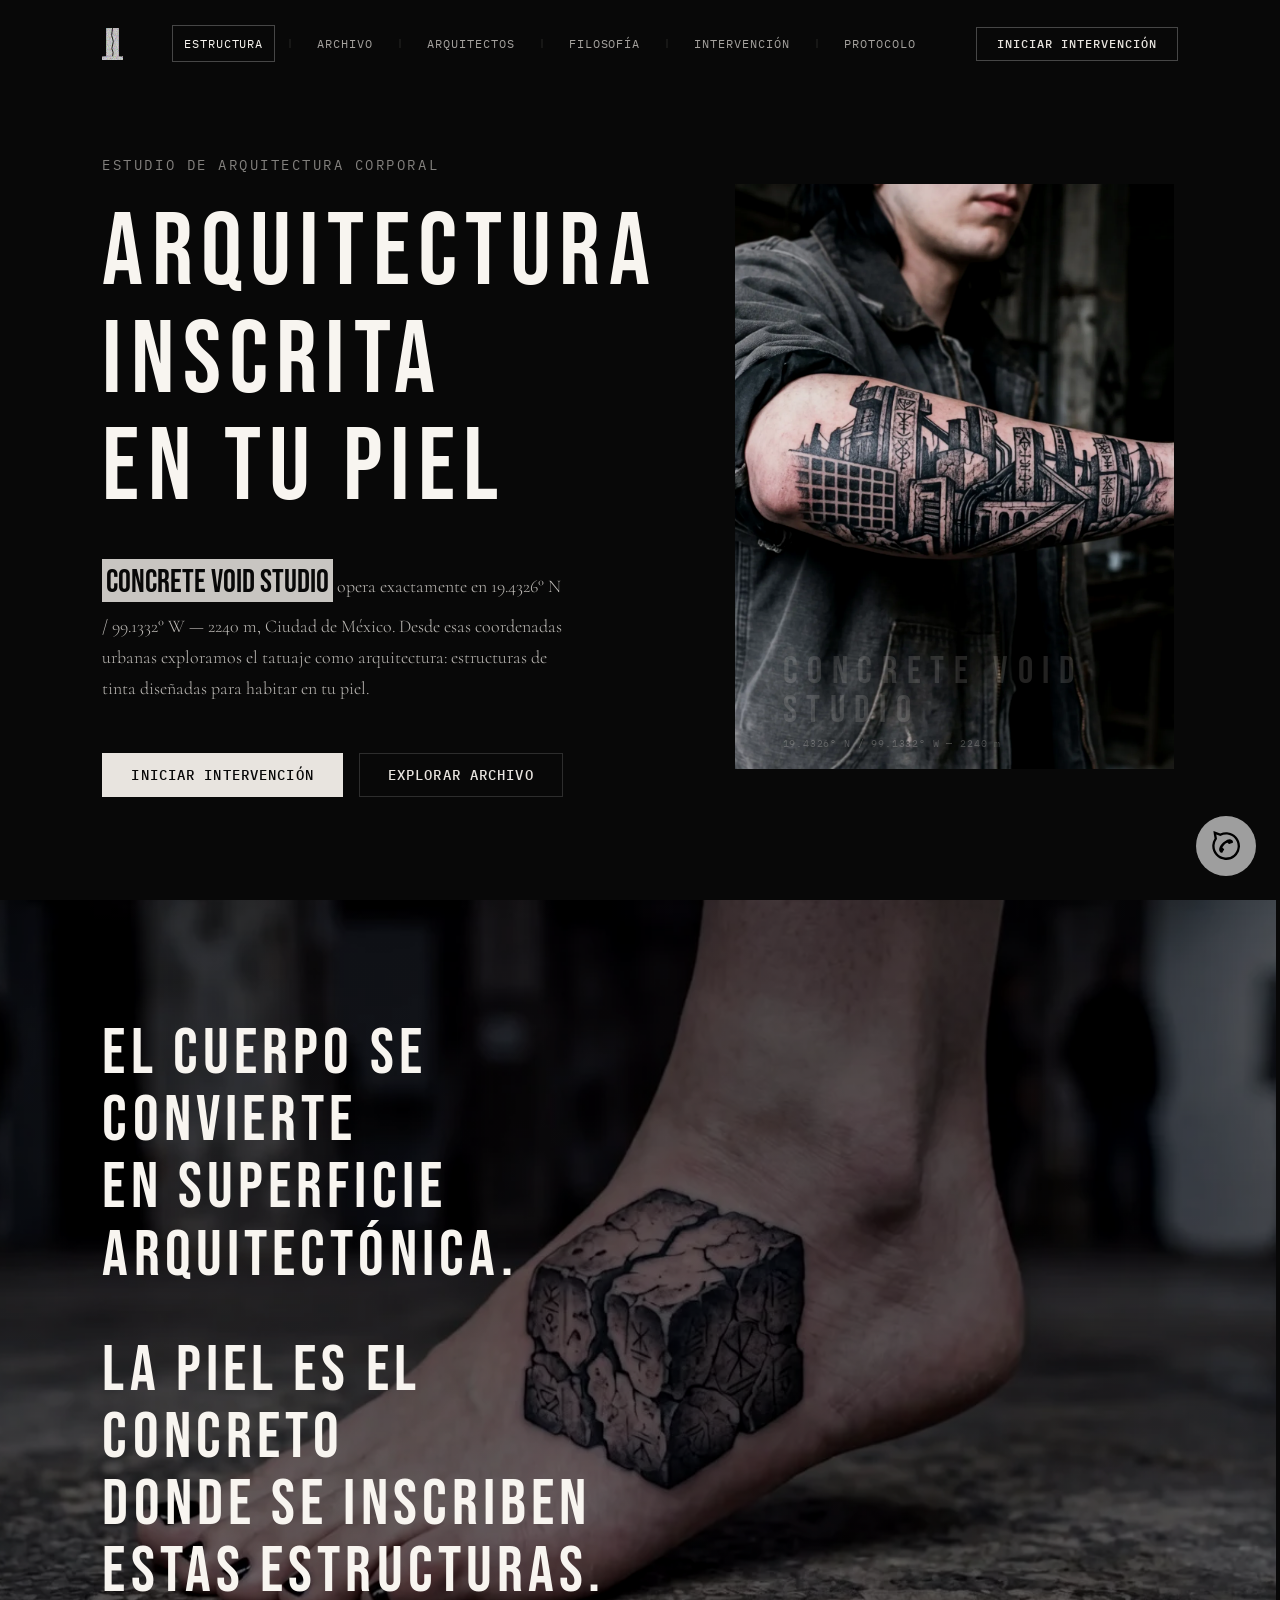
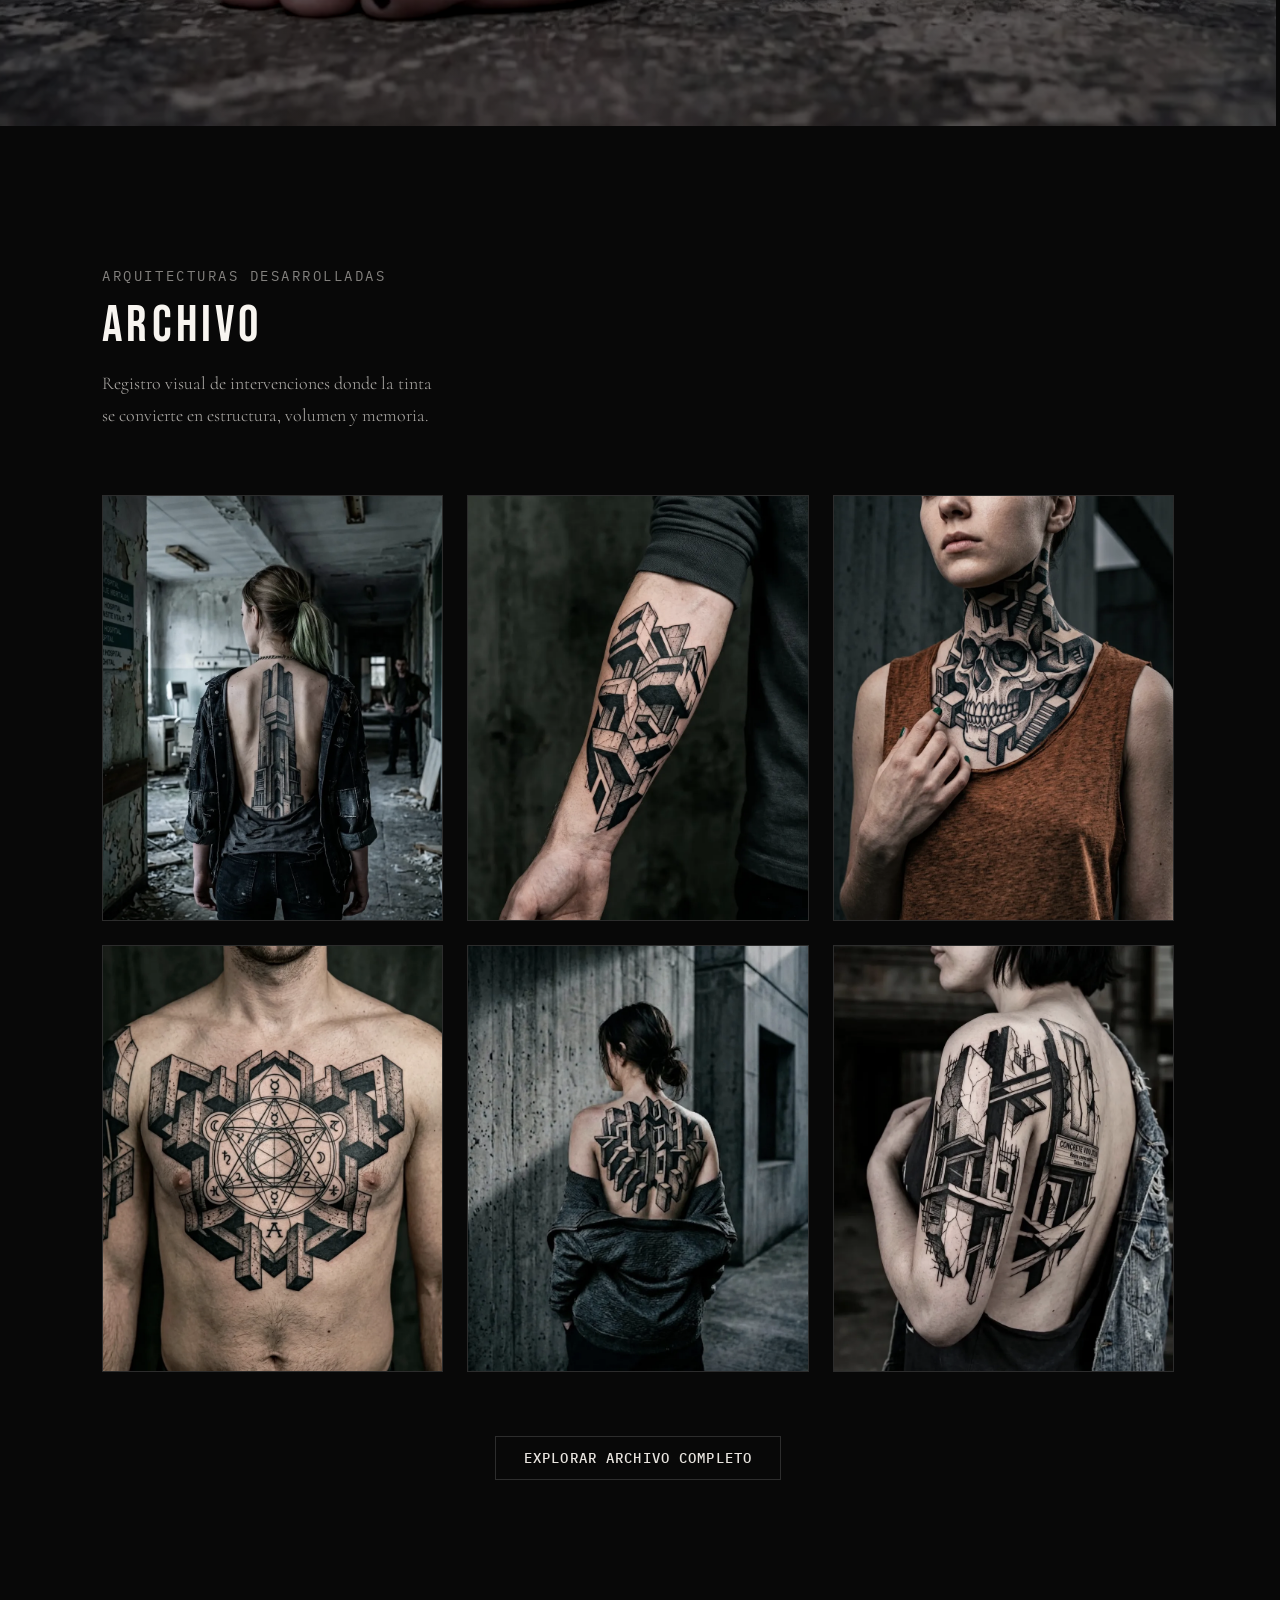
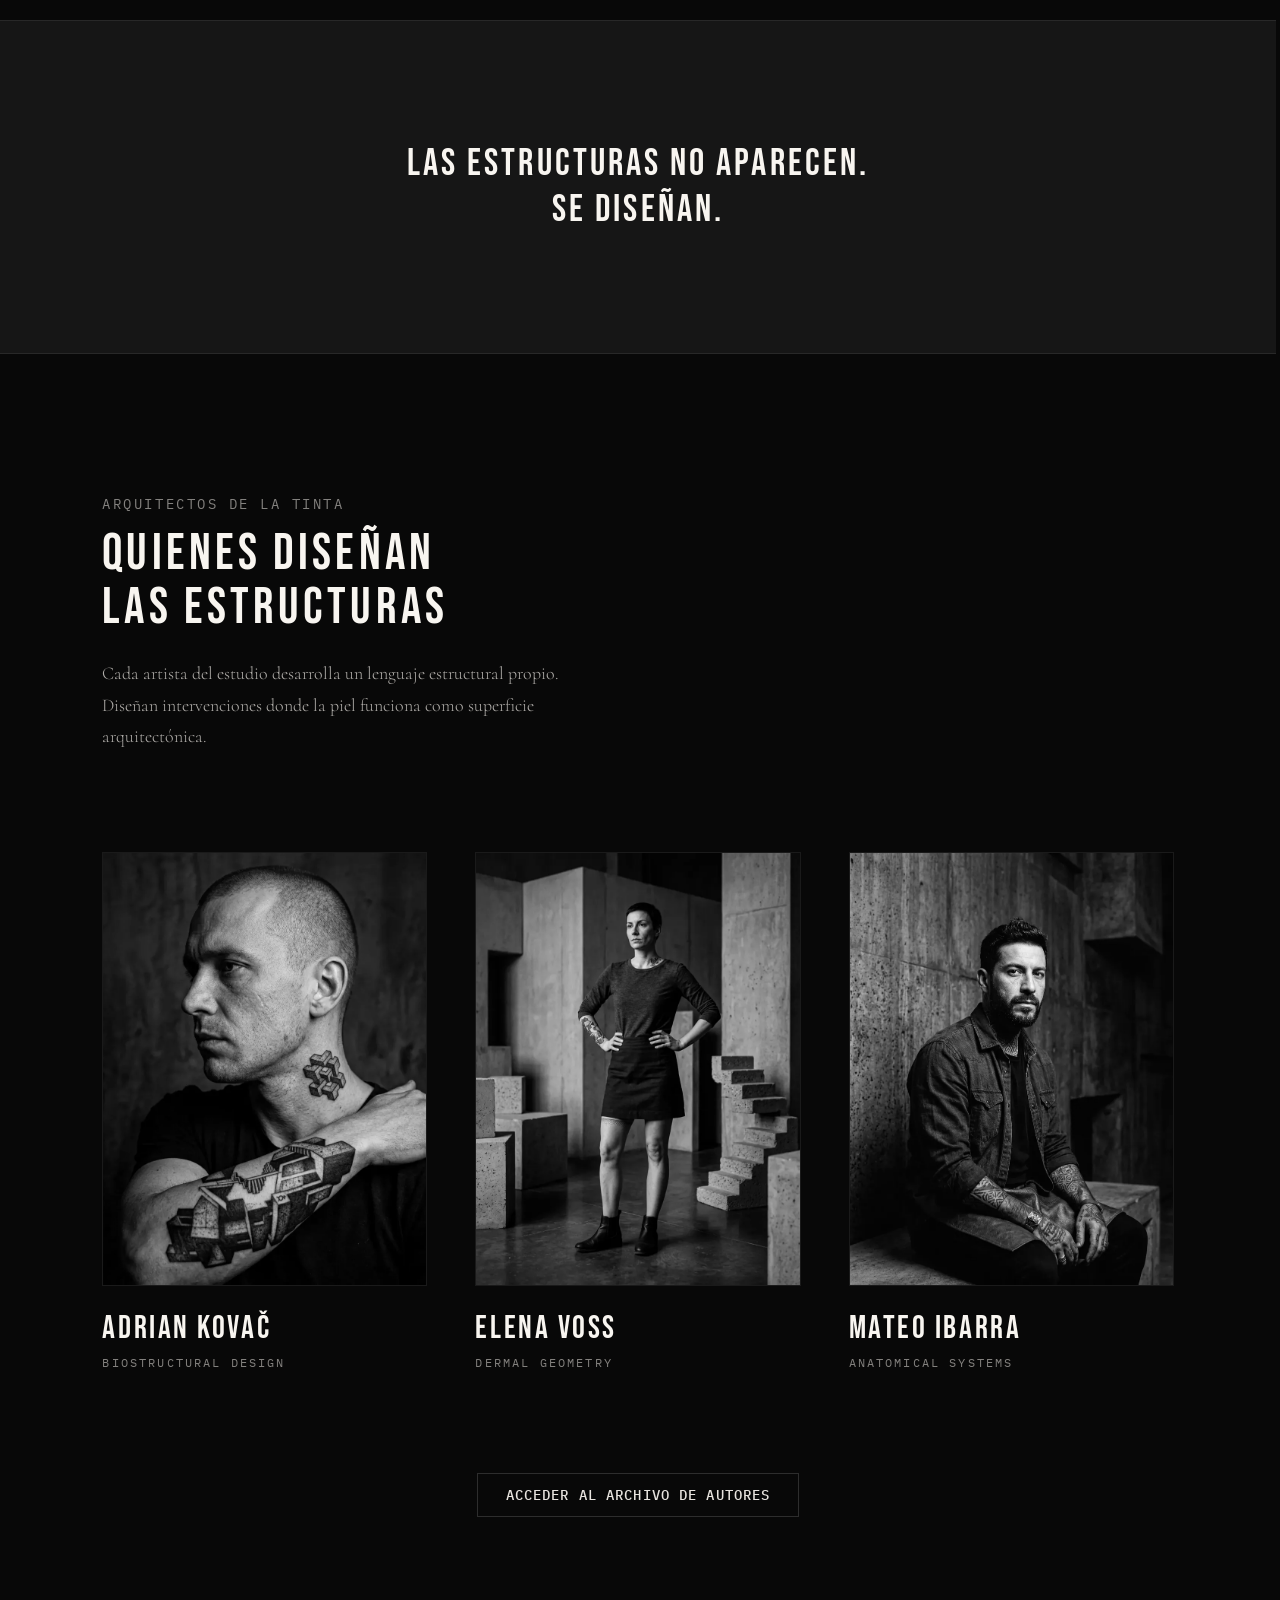
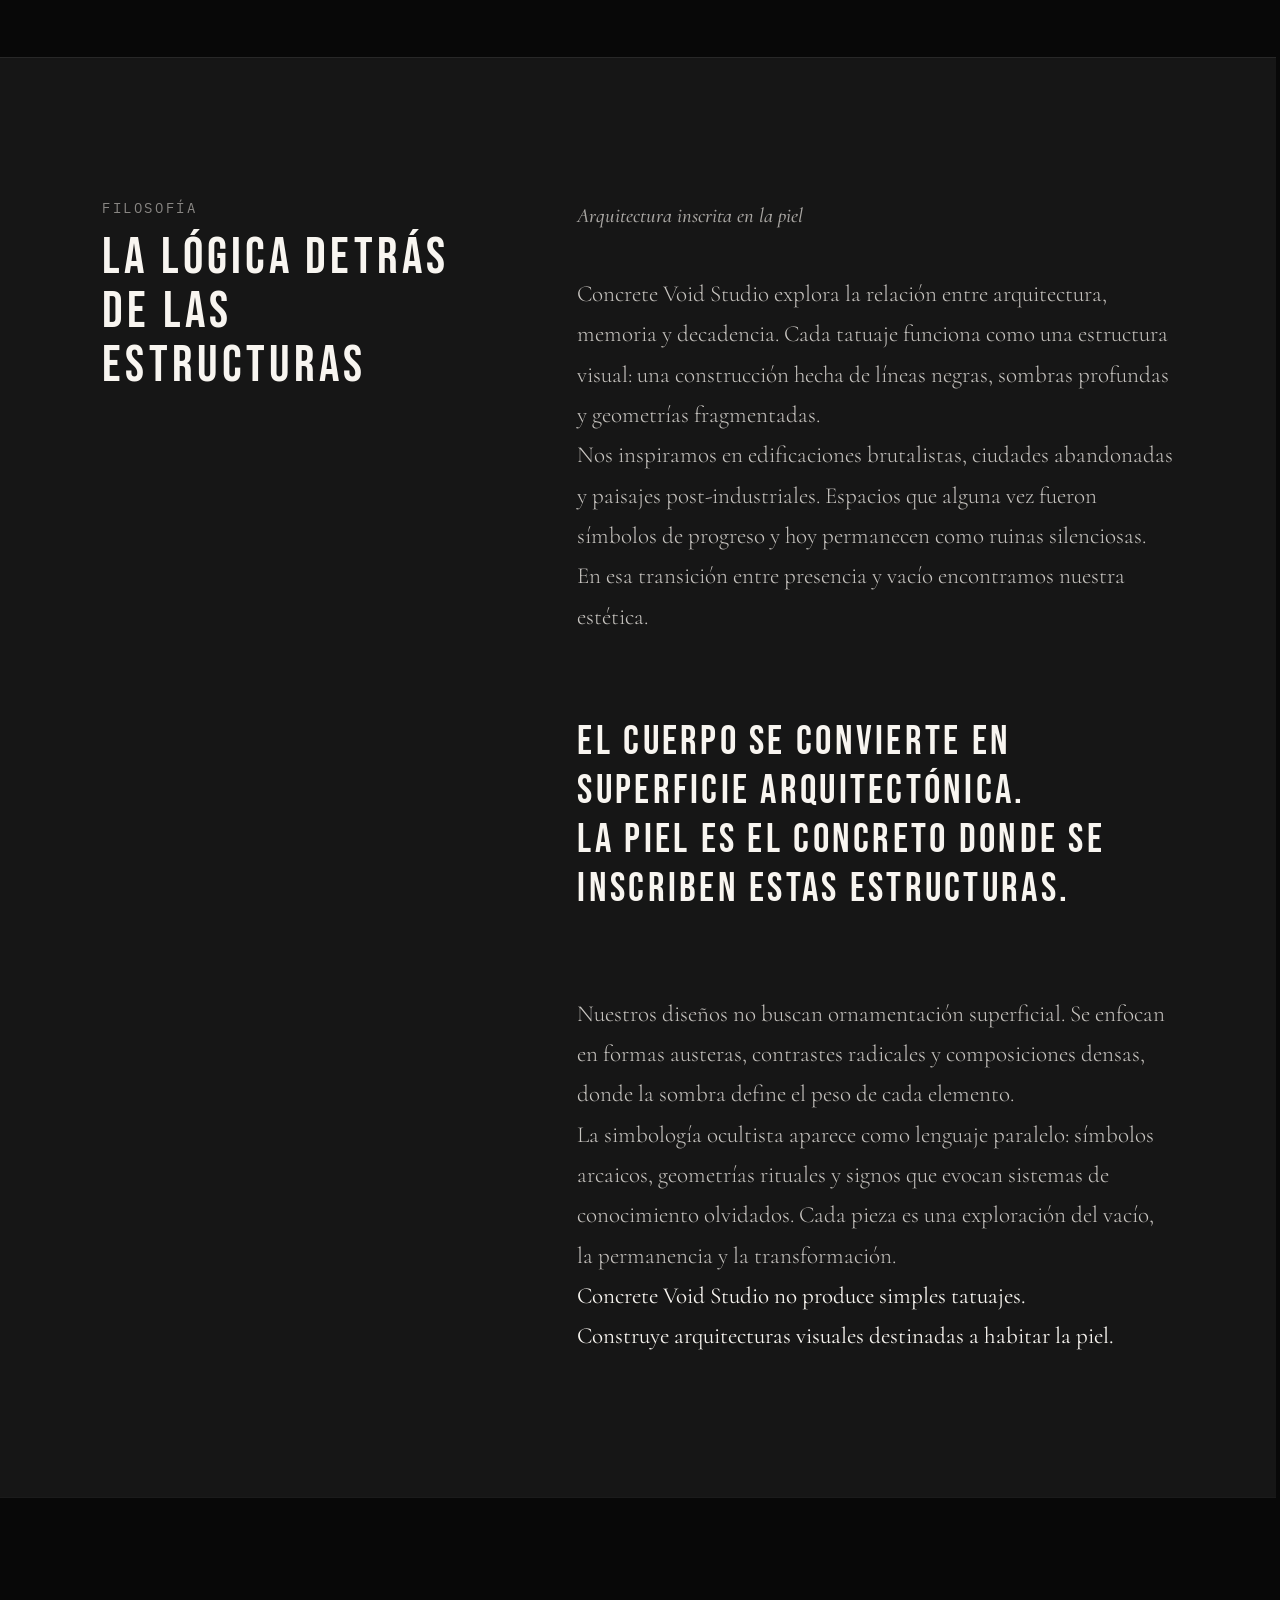
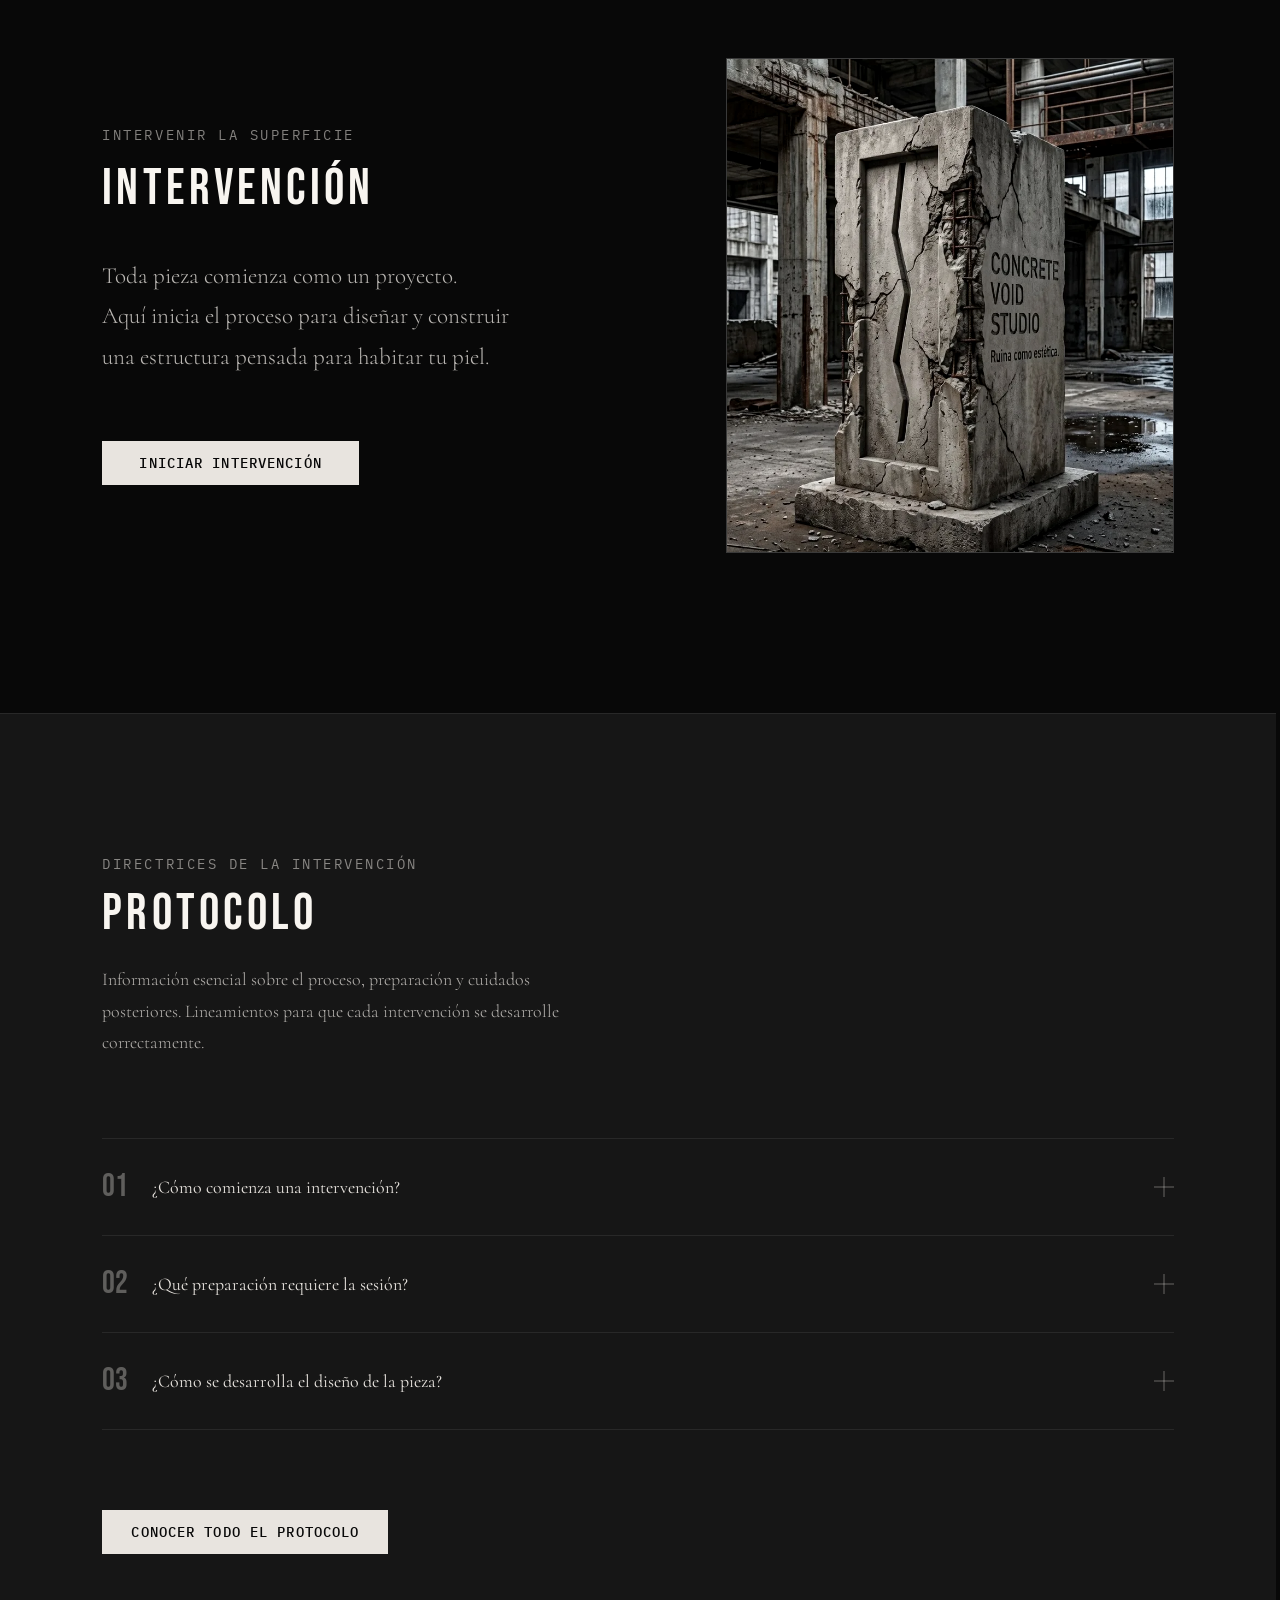
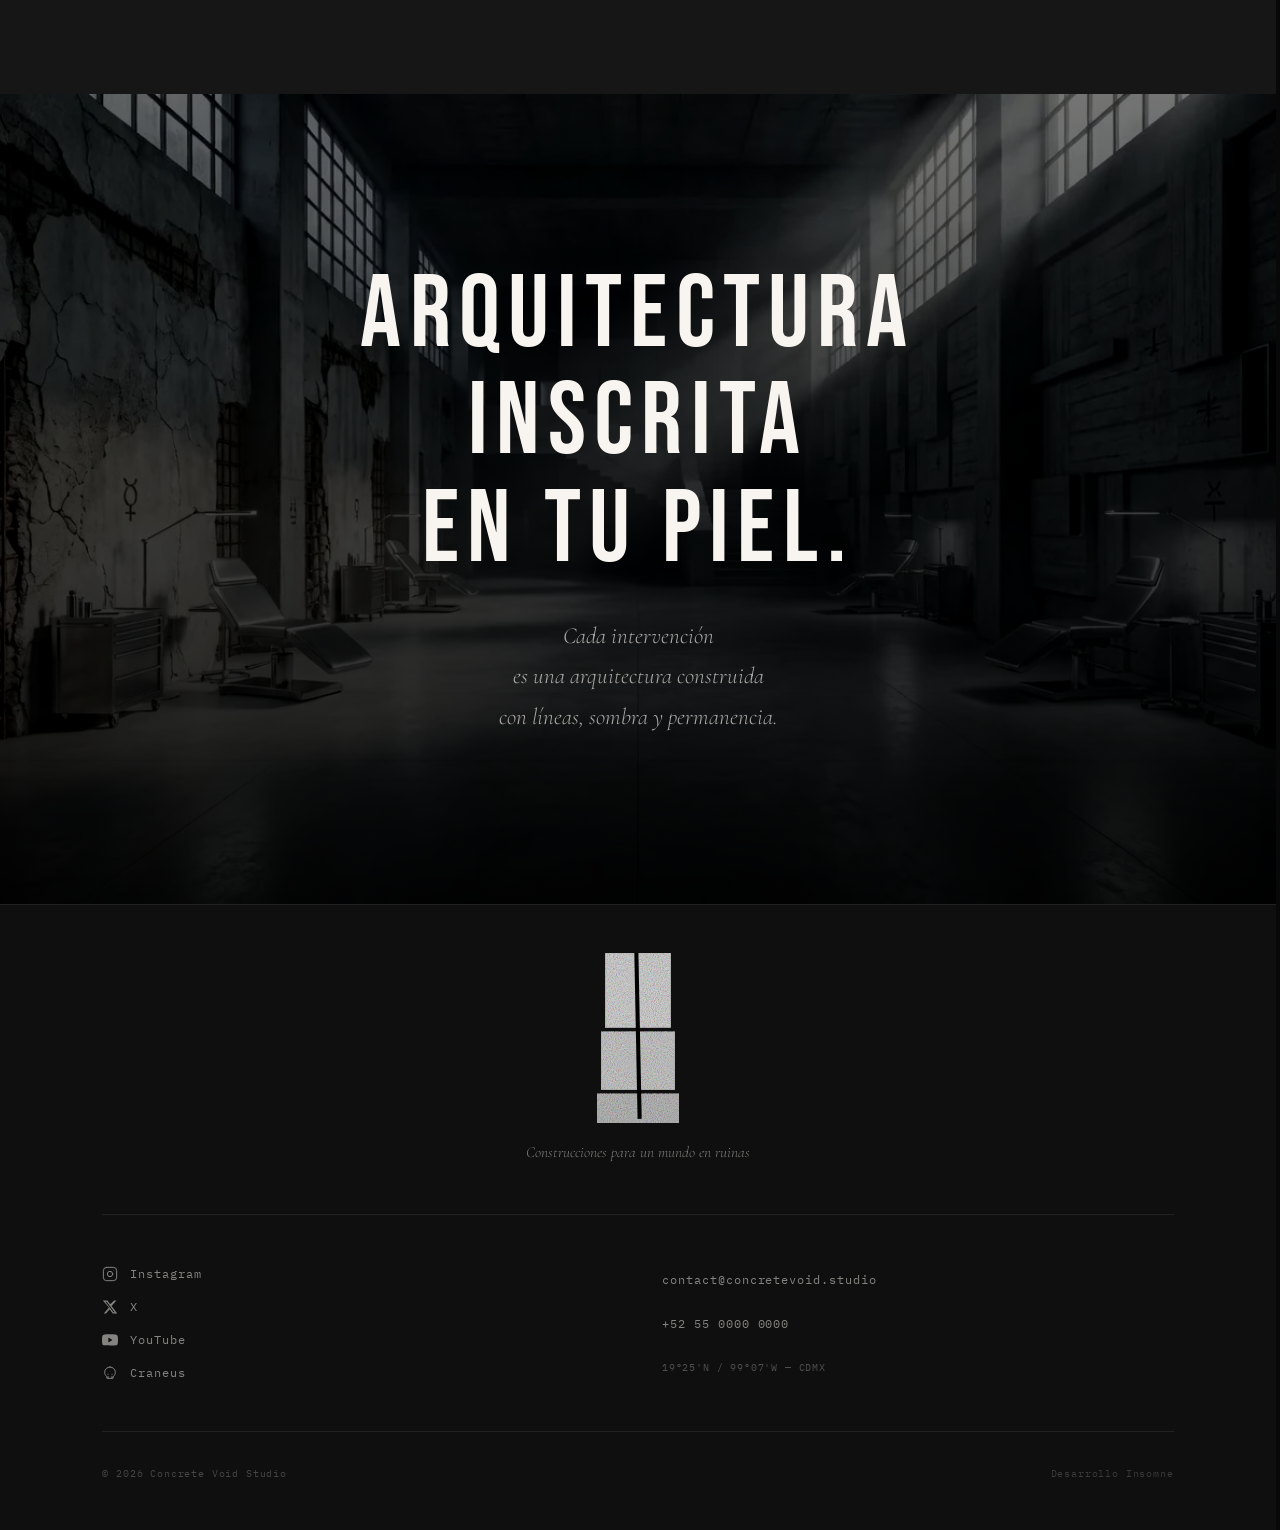
==== commit bc976a36: "insertando más imgs" ====
--- a/index.html
+++ b/index.html
@@ -289,7 +289,7 @@
           <article class="archivoCard" role="listitem">
             <figure class="archivoCard__media">
               <img
-                src="assets/img/tattoos/archivo01.webp"
+                src="assets/img/archivo/archivo01.webp"
                 alt="Monolito Fragmentado — tatuaje geométrico brutalista"
                 class="archivoCard__image"
                 loading="lazy"
@@ -305,7 +305,7 @@
           <article class="archivoCard" role="listitem">
             <figure class="archivoCard__media">
               <img
-                src="assets/img/tattoos/archivo02.webp"
+                src="assets/img/archivo/archivo02.webp"
                 alt="Estructura en Ruinas — tatuaje arquitectónico"
                 class="archivoCard__image"
                 loading="lazy"
@@ -321,7 +321,7 @@
           <article class="archivoCard" role="listitem">
             <figure class="archivoCard__media">
               <img
-                src="assets/img/tattoos/archivo03.webp"
+                src="assets/img/archivo/archivo03.webp"
                 alt="Vacío Urbano — tatuaje blackwork"
                 class="archivoCard__image"
                 loading="lazy"
@@ -337,7 +337,7 @@
           <article class="archivoCard" role="listitem">
             <figure class="archivoCard__media">
               <img
-                src="assets/img/tattoos/archivo04.webp"
+                src="assets/img/archivo/archivo04.webp"
                 alt="Sigilo Arcano — tatuaje simbólico geométrico"
                 class="archivoCard__image"
                 loading="lazy"
@@ -353,7 +353,7 @@
           <article class="archivoCard" role="listitem">
             <figure class="archivoCard__media">
               <img
-                src="assets/img/tattoos/archivo05.webp"
+                src="assets/img/archivo/archivo05.webp"
                 alt="Torre Distópica — tatuaje arquitectura brutalista"
                 class="archivoCard__image"
                 loading="lazy"
@@ -369,7 +369,7 @@
           <article class="archivoCard" role="listitem">
             <figure class="archivoCard__media">
               <img
-                src="assets/img/tattoos/archivo06.webp"
+                src="assets/img/archivo/archivo06.webp"
                 alt="Concreto y Vacío — tatuaje blackwork brutalista"
                 class="archivoCard__image"
                 loading="lazy"
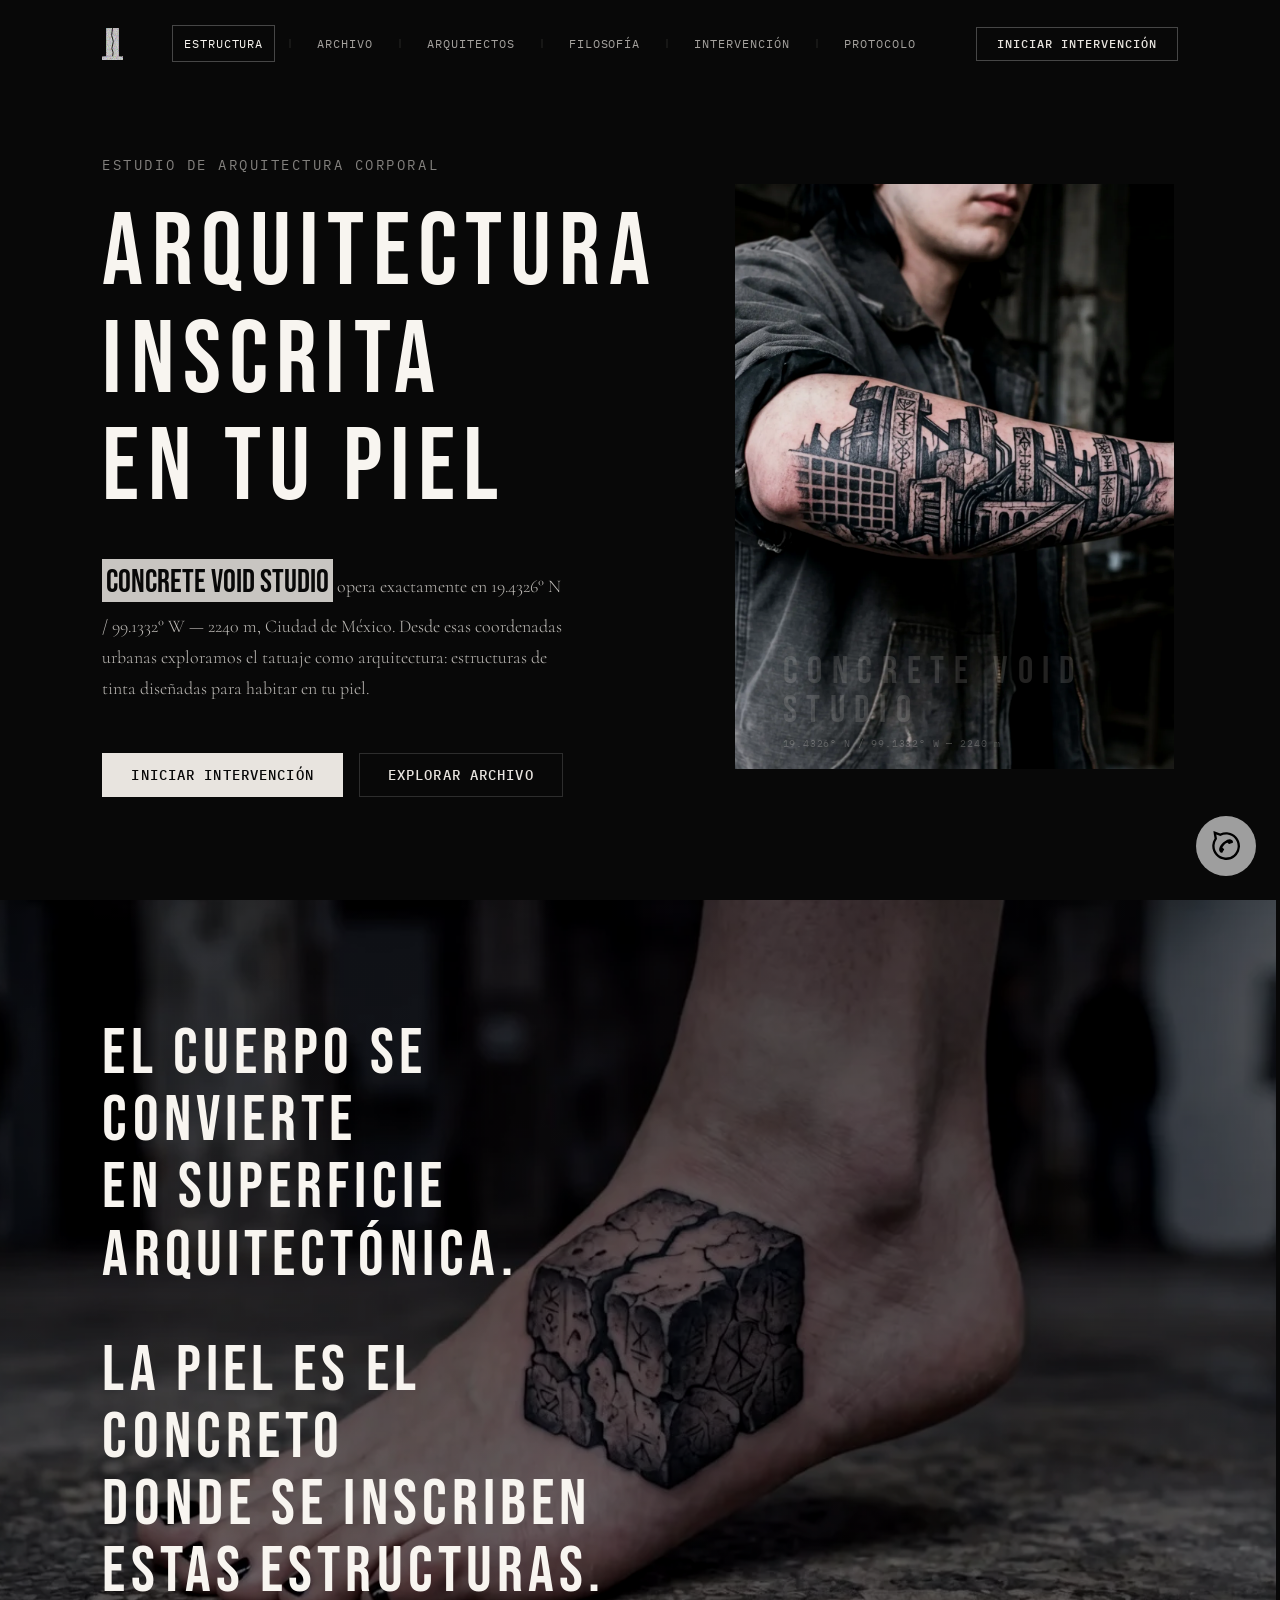
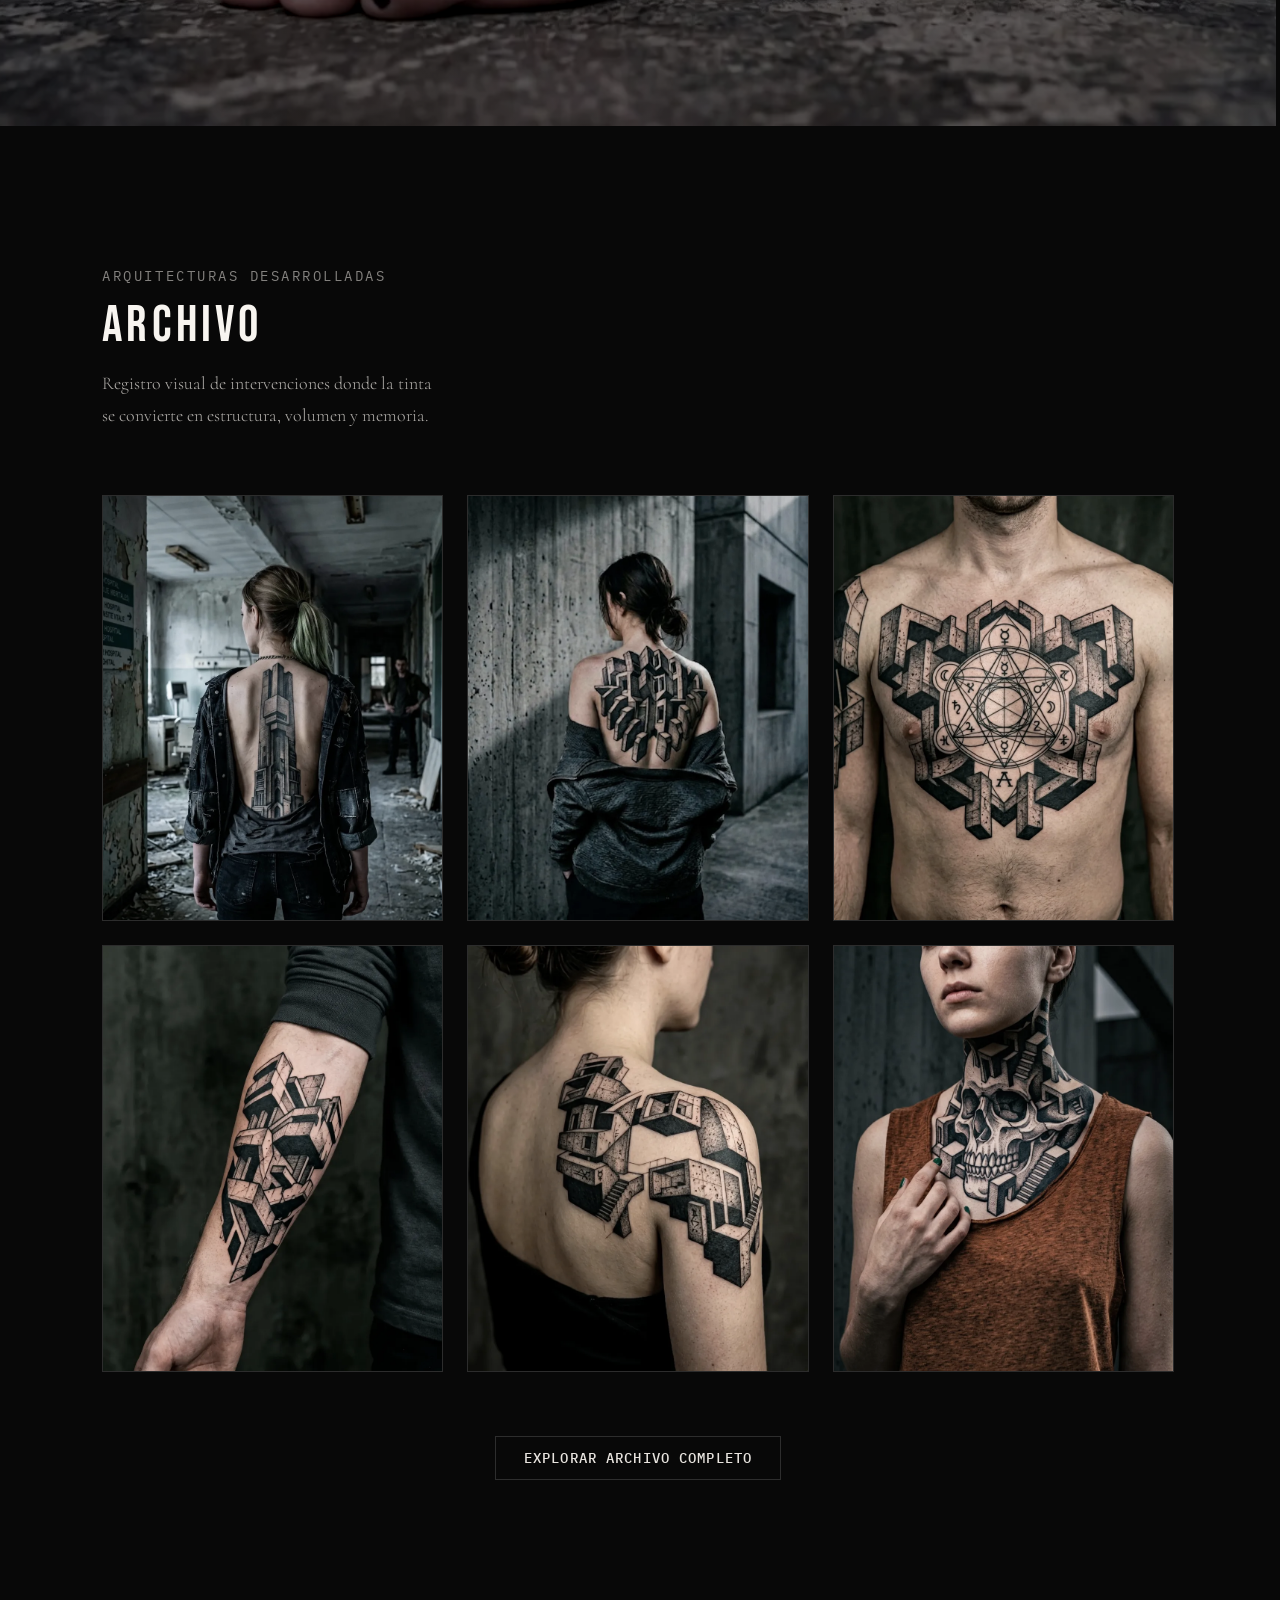
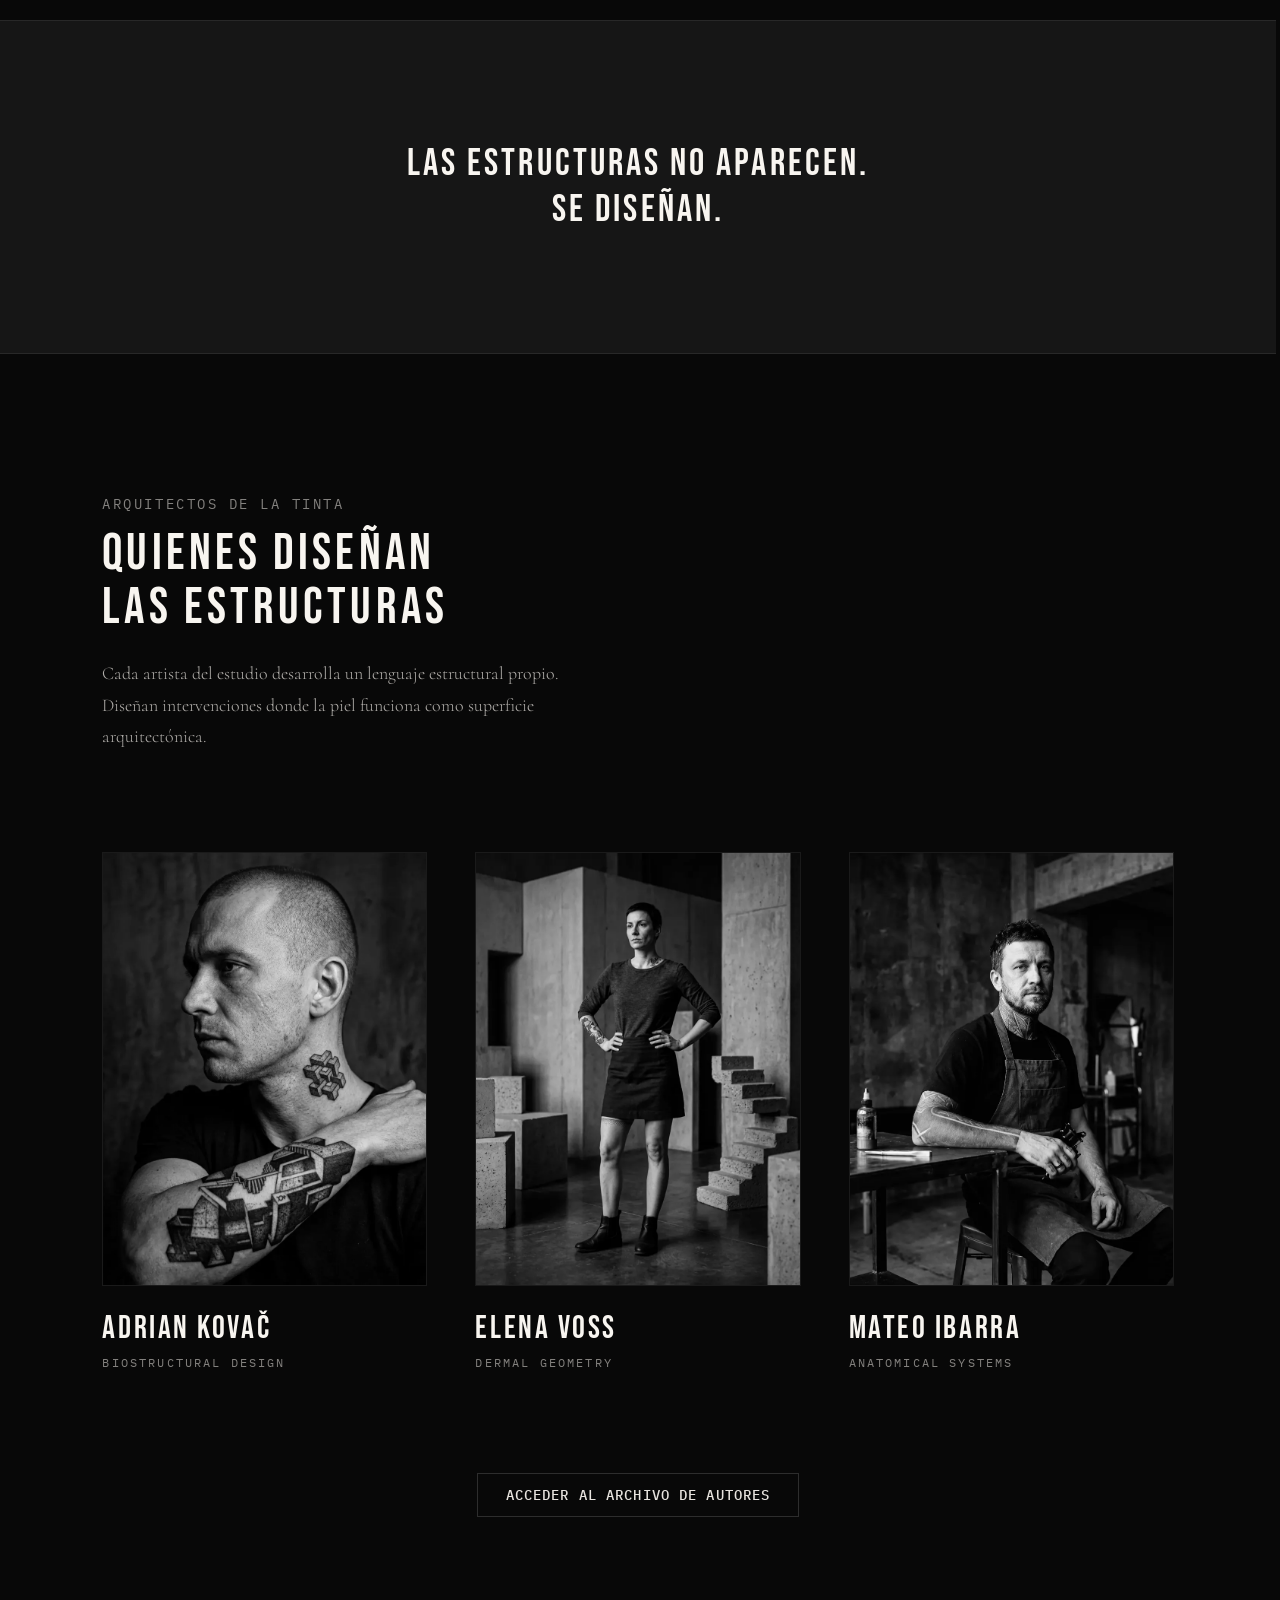
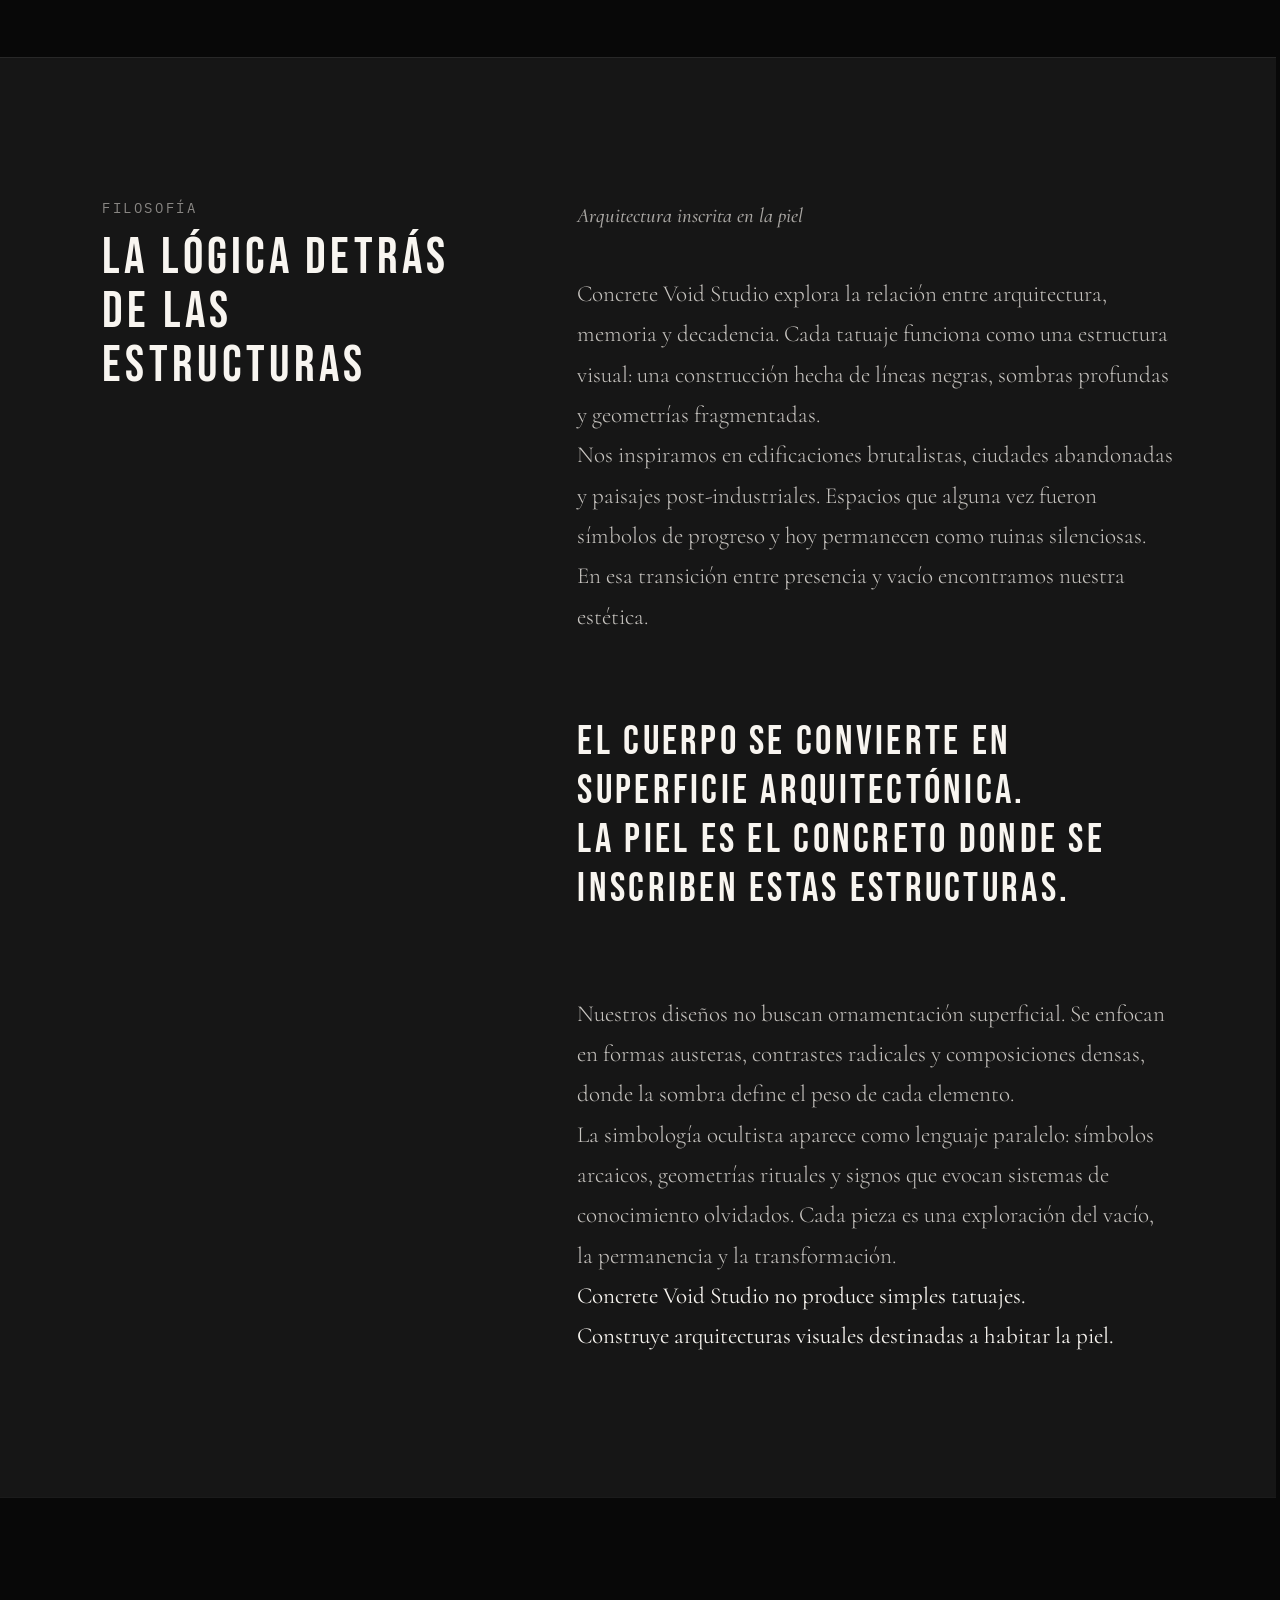
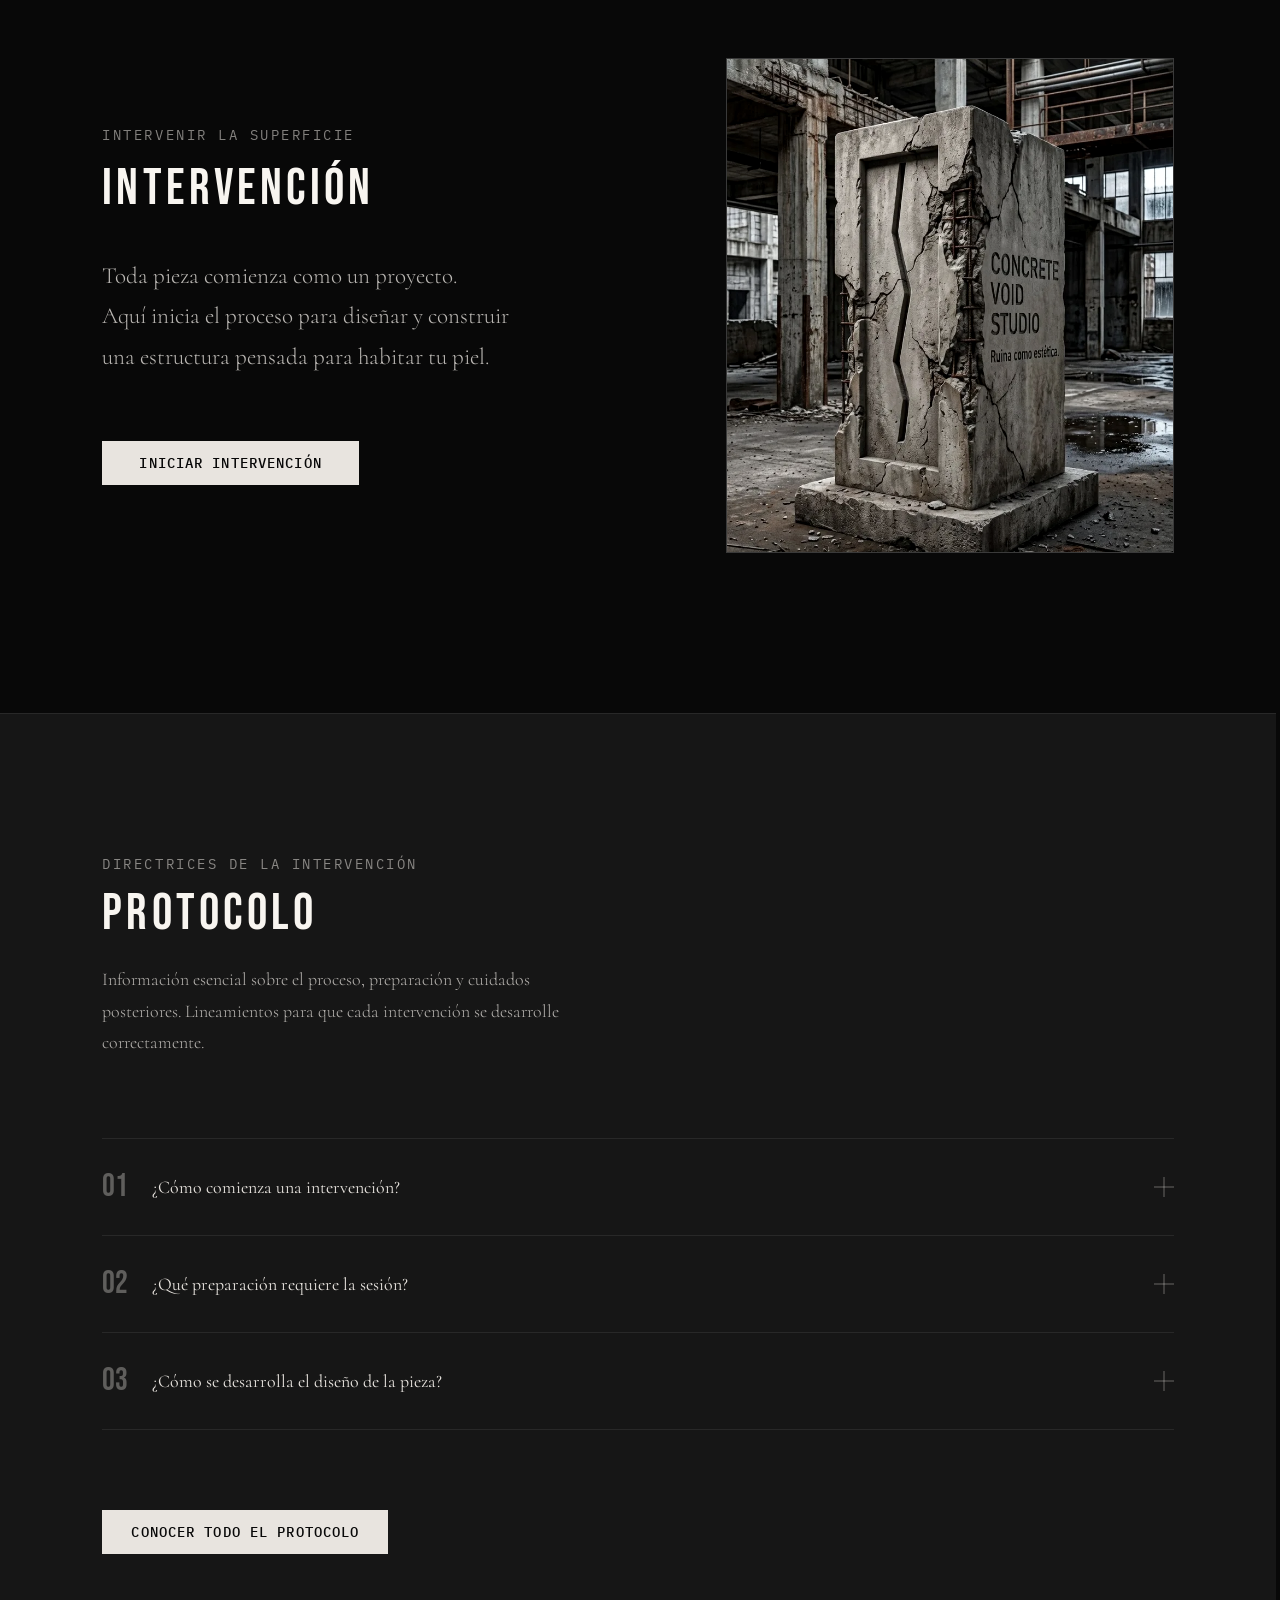
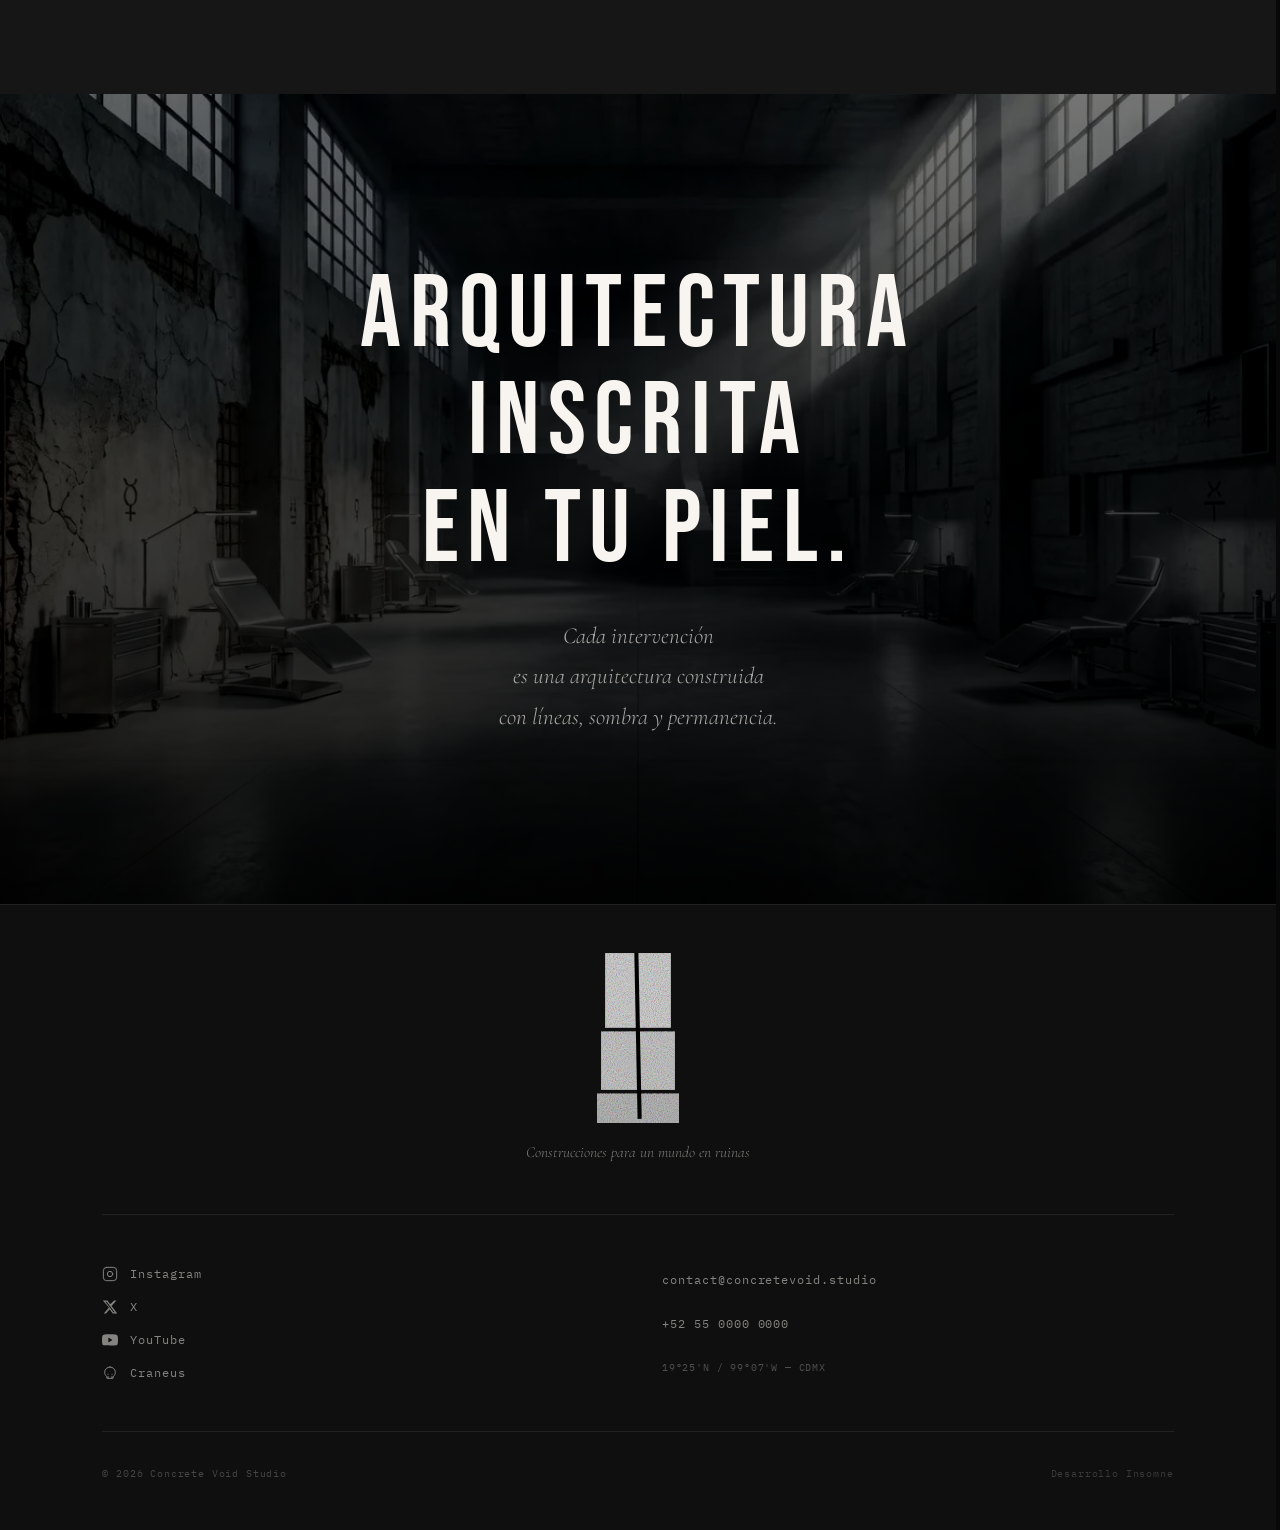
==== commit eb81f9c4: "organización definitiva de las img en home page y arquitectos" ====
--- a/index.html
+++ b/index.html
@@ -289,8 +289,8 @@
           <article class="archivoCard" role="listitem">
             <figure class="archivoCard__media">
               <img
-                src="assets/img/archivo/archivo01.webp"
-                alt="Monolito Fragmentado — tatuaje geométrico brutalista"
+                src="assets/img/archivo/1-monolitoUrbano.webp"
+                alt="Monolito Urbano — tatuaje arquitectónico"
                 class="archivoCard__image"
                 loading="lazy"
               />
@@ -305,56 +305,8 @@
           <article class="archivoCard" role="listitem">
             <figure class="archivoCard__media">
               <img
-                src="assets/img/archivo/archivo02.webp"
-                alt="Estructura en Ruinas — tatuaje arquitectónico"
-                class="archivoCard__image"
-                loading="lazy"
-              />
-            </figure>
-            <div class="archivoCard__overlay" aria-hidden="true">
-              <h3 class="archivoCard__title">Estructura Brutalista</h3>
-              <p class="archivoCard__artist">Por E. Voss</p>
-            </div>
-          </article>
- 
-          <!-- Card 03 -->
-          <article class="archivoCard" role="listitem">
-            <figure class="archivoCard__media">
-              <img
-                src="assets/img/archivo/archivo03.webp"
-                alt="Vacío Urbano — tatuaje blackwork"
-                class="archivoCard__image"
-                loading="lazy"
-              />
-            </figure>
-            <div class="archivoCard__overlay" aria-hidden="true">
-              <h3 class="archivoCard__title">Torre Distópica</h3>
-              <p class="archivoCard__artist">Por M. Ibarra</p>
-            </div>
-          </article>
- 
-          <!-- Card 04 -->
-          <article class="archivoCard" role="listitem">
-            <figure class="archivoCard__media">
-              <img
-                src="assets/img/archivo/archivo04.webp"
-                alt="Sigilo Arcano — tatuaje simbólico geométrico"
-                class="archivoCard__image"
-                loading="lazy"
-              />
-            </figure>
-            <div class="archivoCard__overlay" aria-hidden="true">
-              <h3 class="archivoCard__title">Sigilo Arcano</h3>
-              <p class="archivoCard__artist">Por A. Kovač</p>
-            </div>
-          </article>
- 
-          <!-- Card 05 -->
-          <article class="archivoCard" role="listitem">
-            <figure class="archivoCard__media">
-              <img
-                src="assets/img/archivo/archivo05.webp"
-                alt="Torre Distópica — tatuaje arquitectura brutalista"
+                src="assets/img/archivo/2-laberintoConcreto.webp"
+                alt="Laberinto de Concreto — tatuaje arquitectónico"
                 class="archivoCard__image"
                 loading="lazy"
               />
@@ -365,18 +317,66 @@
             </div>
           </article>
  
-          <!-- Card 06 -->
+          <!-- Card 03 -->
           <article class="archivoCard" role="listitem">
             <figure class="archivoCard__media">
               <img
-                src="assets/img/archivo/archivo06.webp"
-                alt="Concreto y Vacío — tatuaje blackwork brutalista"
+                src="assets/img/archivo/3-sigiloArcano.webp"
+                alt="Sigilo Arcano — tatuaje blackwork"
                 class="archivoCard__image"
                 loading="lazy"
               />
             </figure>
             <div class="archivoCard__overlay" aria-hidden="true">
-              <h3 class="archivoCard__title">Concreto y Vacío</h3>
+              <h3 class="archivoCard__title">Sigilo Arcano</h3>
+              <p class="archivoCard__artist">Por M. Ibarra</p>
+            </div>
+          </article>
+ 
+          <!-- Card 04 -->
+          <article class="archivoCard" role="listitem">
+            <figure class="archivoCard__media">
+              <img
+                src="assets/img/archivo/4-estructuraBrutalista.webp"
+                alt="Estructura Brutalista — tatuaje arquitectónico"
+                class="archivoCard__image"
+                loading="lazy"
+              />
+            </figure>
+            <div class="archivoCard__overlay" aria-hidden="true">
+              <h3 class="archivoCard__title">Estructura Brutalista</h3>
+              <p class="archivoCard__artist">Por A. Kovač</p>
+            </div>
+          </article>
+ 
+          <!-- Card 05 -->
+          <article class="archivoCard" role="listitem">
+            <figure class="archivoCard__media">
+              <img
+                src="assets/img/archivo/5-vacioEstructural.webp"
+                alt="Vacio Estructural — tatuaje arquitectura brutalista"
+                class="archivoCard__image"
+                loading="lazy"
+              />
+            </figure>
+            <div class="archivoCard__overlay" aria-hidden="true">
+              <h3 class="archivoCard__title">Vacío Estructural</h3>
+              <p class="archivoCard__artist">Por E. Voss</p>
+            </div>
+          </article>
+ 
+          <!-- Card 06 -->
+          <article class="archivoCard" role="listitem">
+            <figure class="archivoCard__media">
+              <img
+                src="assets/img/archivo/6-geometriaOculta.webp"
+                alt="Geometría Oculta — tatuaje blackwork arcano"
+                class="archivoCard__image"
+                loading="lazy"
+              />
+            </figure>
+            <div class="archivoCard__overlay" aria-hidden="true">
+              <h3 class="archivoCard__title">Geometría Oculta</h3>
               <p class="archivoCard__artist">Por M. Ibarra</p>
             </div>
           </article>
@@ -471,7 +471,7 @@
           <article class="arquitectoCard">
             <figure class="arquitectoCard__media">
               <img
-                src="assets/img/artists/mateo02.webp"
+                src="assets/img/artists/mateo01.webp"
                 alt="Retrato de Mateo Ibarra — Anatomical Systems"
                 class="arquitectoCard__image"
                 loading="lazy"
--- a/css/layout.css
+++ b/css/layout.css
@@ -1222,6 +1222,7 @@
 /* ============================================================
    ARQUITECTOS.CSS
    Estilos específicos de la página arquitectos.html
+   Layout: 2 columnas — foto (4/5) izquierda / info derecha
    Depende de: tokens.css, base.css, components.css
    ============================================================ */
 
@@ -1274,18 +1275,18 @@
 }
 
 /* ============================================================
-   BLOQUE DE PERFIL — layout horizontal 3 columnas
+   BLOQUE DE PERFIL — 2 columnas: foto izquierda / info derecha
    ============================================================ */
 .arquitectoPerfil {
   display: grid;
-  grid-template-columns: 1fr 1.4fr 1fr;
-  gap: clamp(var(--space6), 4vw, var(--space10));
+  grid-template-columns: 1fr 1.4fr;
+  gap: clamp(var(--space8), 6vw, var(--space12));
   align-items: start;
 }
 
-/* Fotografía del artista */
+/* Fotografía — aspect-ratio 4/5 */
 .arquitectoPerfil__foto {
-  aspect-ratio: 3 / 4;
+  aspect-ratio: 4 / 5;
   overflow: hidden;
 }
 
@@ -1295,7 +1296,9 @@
   object-fit: cover;
   object-position: center top;
   filter: grayscale(100%);
-  transition: filter var(--transitionSlow), transform var(--transitionSlow);
+  transition:
+    filter var(--transitionSlow),
+    transform var(--transitionSlow);
 }
 
 .arquitectoPerfil:hover .arquitectoPerfil__fotoImg {
@@ -1303,10 +1306,12 @@
   transform: scale(1.02);
 }
 
-/* Bloque de información */
+/* Información — columna derecha */
 .arquitectoPerfil__info {
   display: flex;
   flex-direction: column;
+  /* Centrado vertical respecto a la foto */
+  justify-content: center;
   padding-top: var(--space4);
 }
 
@@ -1341,64 +1346,12 @@
   line-height: var(--lineHeightRelaxed);
   color: var(--colorAsh);
   opacity: 0.8;
-  max-width: 42ch;
-}
-
-/* Tattoo de referencia */
-.arquitectoPerfil__tattoo {
-  aspect-ratio: 1 / 1;
-  overflow: hidden;
-}
-
-.arquitectoPerfil__tattooImg {
-  width: 100%;
-  height: 100%;
-  object-fit: cover;
-  object-position: center;
-  filter: contrast(1.05);
-  transition: transform var(--transitionSlow);
-}
-
-.arquitectoPerfil:hover .arquitectoPerfil__tattooImg {
-  transform: scale(1.03);
+  max-width: 44ch;
 }
 
 /* ============================================================
    RESPONSIVE
    ============================================================ */
-@media (max-width: 1024px) {
-
-  /* Stack vertical en tablet — foto arriba, info centro, tattoo abajo */
-  .arquitectoPerfil {
-    grid-template-columns: 1fr;
-    gap: var(--space6);
-    max-width: 540px;
-    margin-inline: auto;
-  }
-
-  /* En invertido el orden visual se mantiene por DOM, no por CSS */
-  .arquitectoPerfil--invertido {
-    direction: ltr;
-  }
-
-  .arquitectoPerfil__foto,
-  .arquitectoPerfil__tattoo {
-    aspect-ratio: 3 / 2;
-  }
-
-  .arquitectoPerfil__tattoo {
-    aspect-ratio: 1 / 1;
-  }
-
-  .arquitectoPerfil__bio {
-    max-width: 100%;
-  }
-
-  .arquitectosList__divider {
-    margin: var(--space10) 0;
-  }
-}
-
 @media (max-width: 768px) {
   .paginaArquitectos {
     padding-top: calc(var(--headerHeightScroll) + var(--space10));
@@ -1407,6 +1360,25 @@
 
   .paginaArquitectos__header {
     margin-bottom: var(--space10);
+  }
+
+  /* Stack vertical en mobile */
+  .arquitectoPerfil {
+    grid-template-columns: 1fr;
+    gap: var(--space6);
+  }
+
+  /* En mobile la foto ocupa ancho completo con altura limitada */
+  .arquitectoPerfil__foto {
+    aspect-ratio: 4 / 3;
+  }
+
+  .arquitectoPerfil__bio {
+    max-width: 100%;
+  }
+
+  .arquitectosList__divider {
+    margin: var(--space10) 0;
   }
 }
 
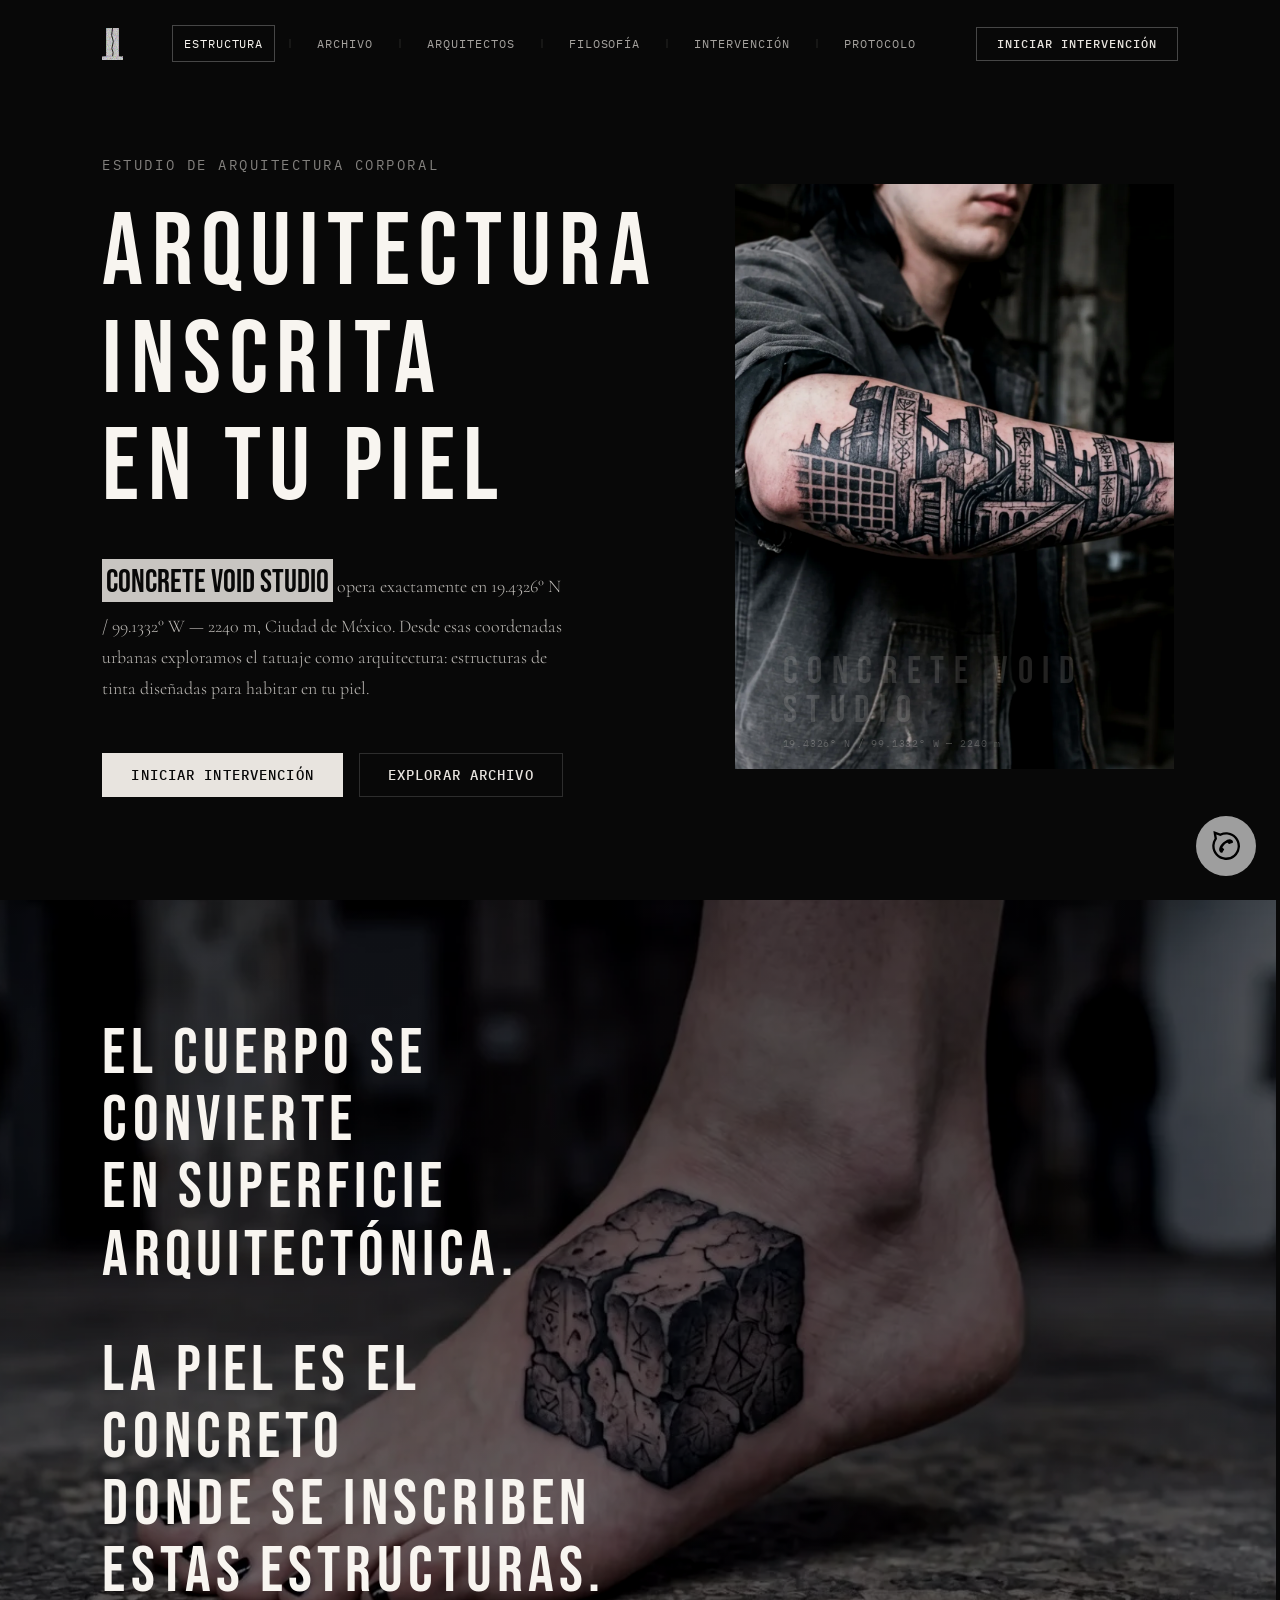
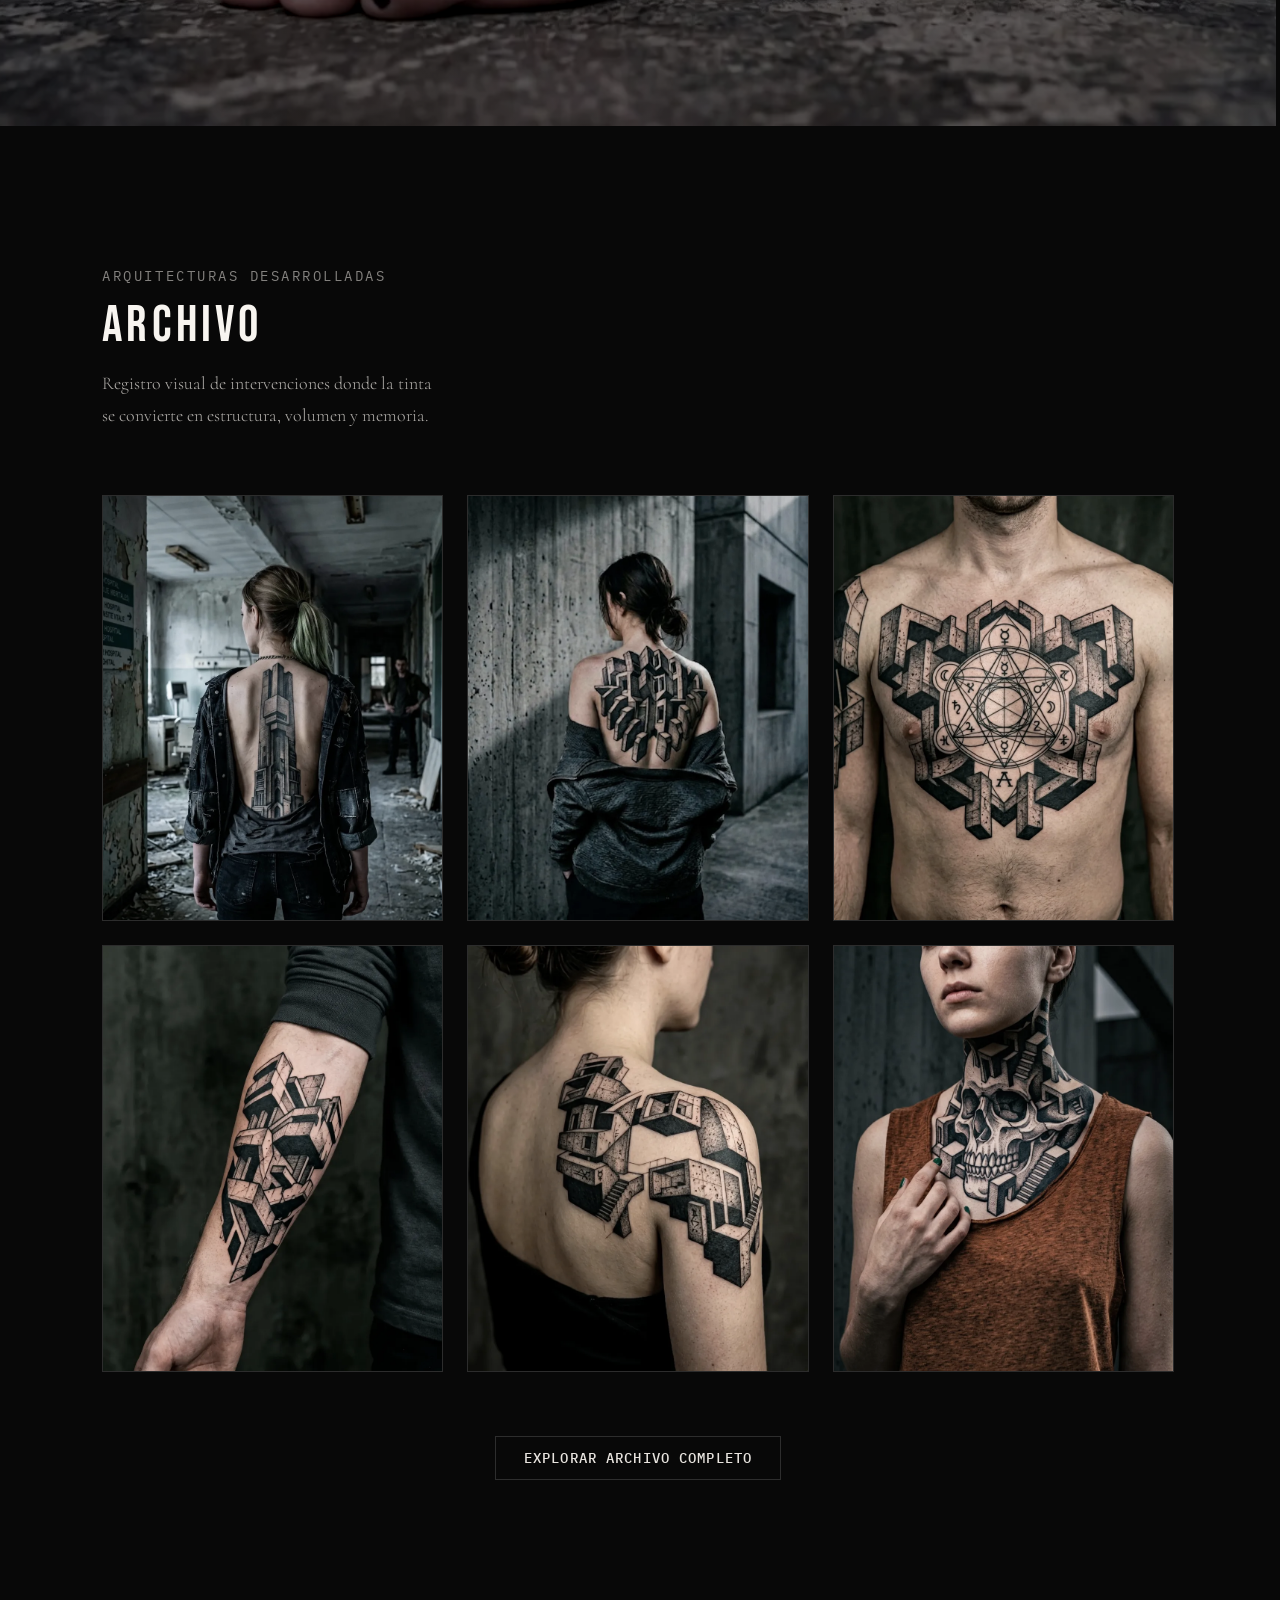
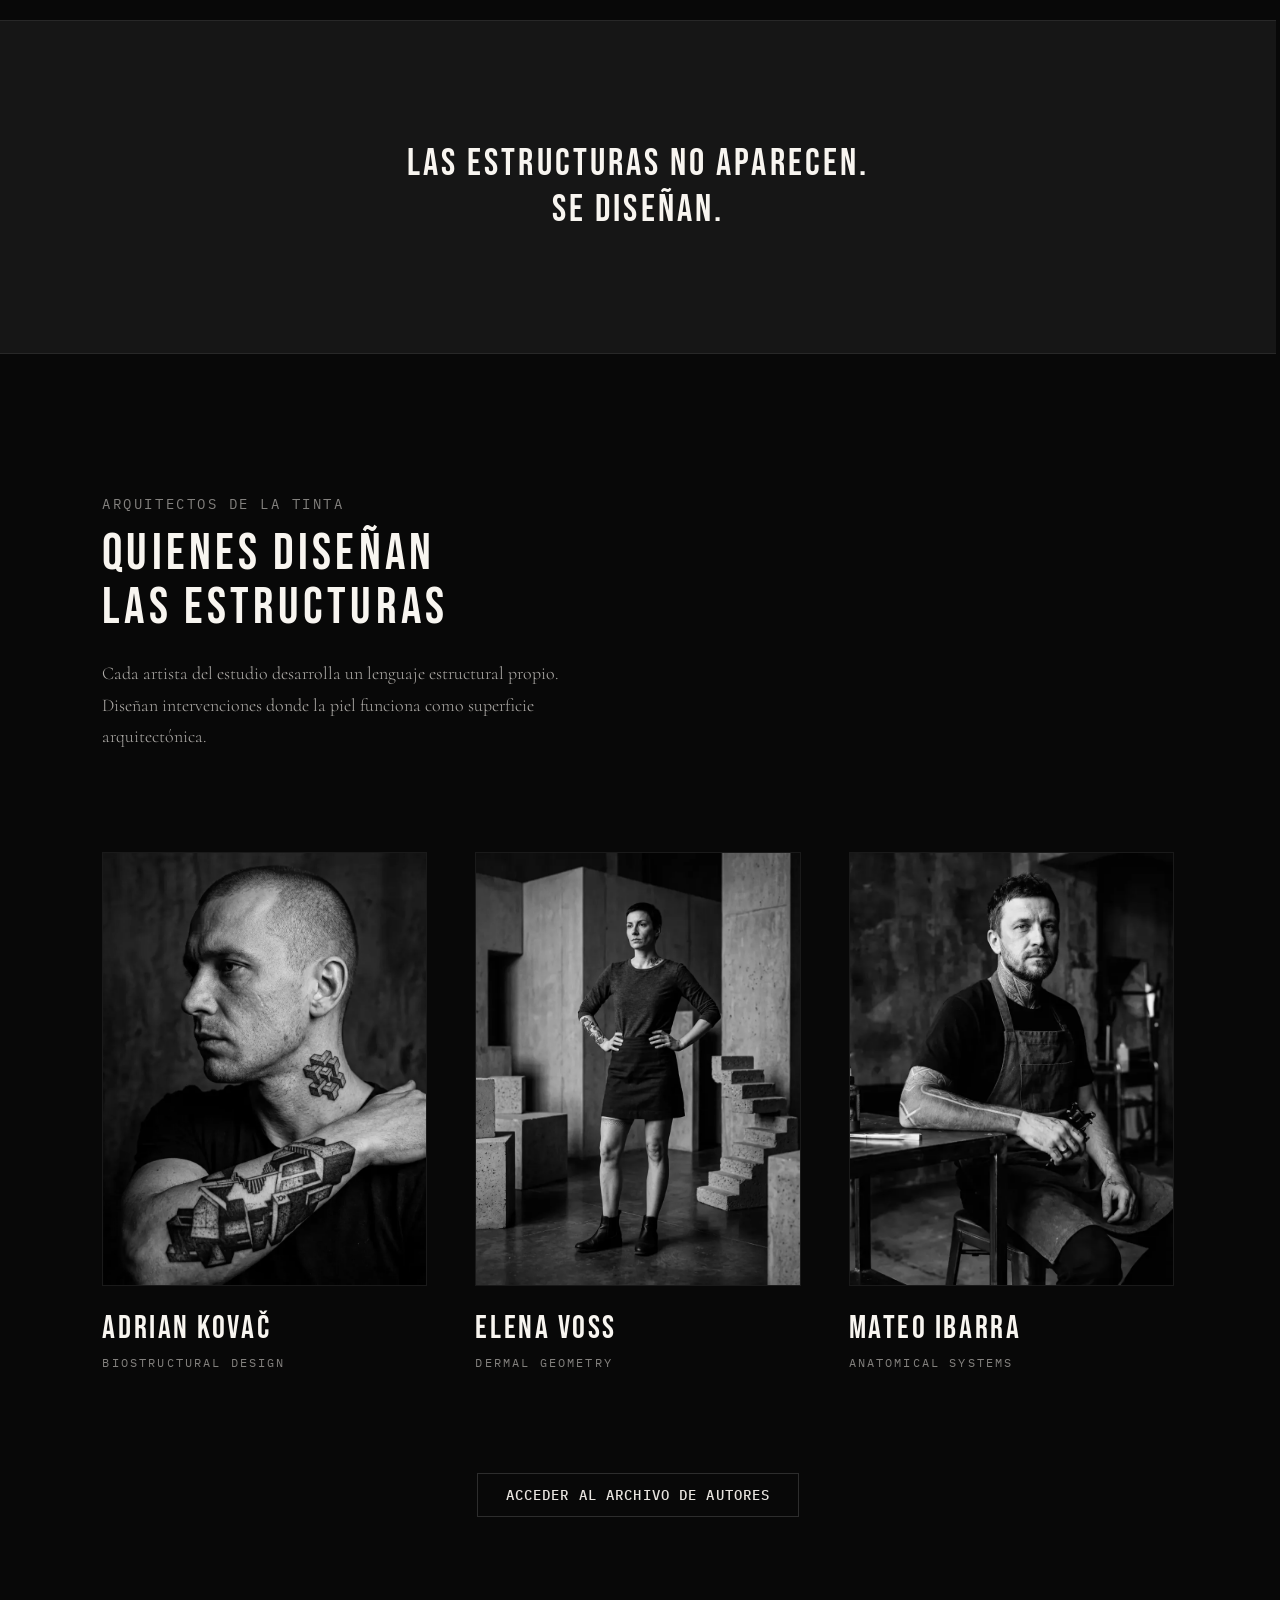
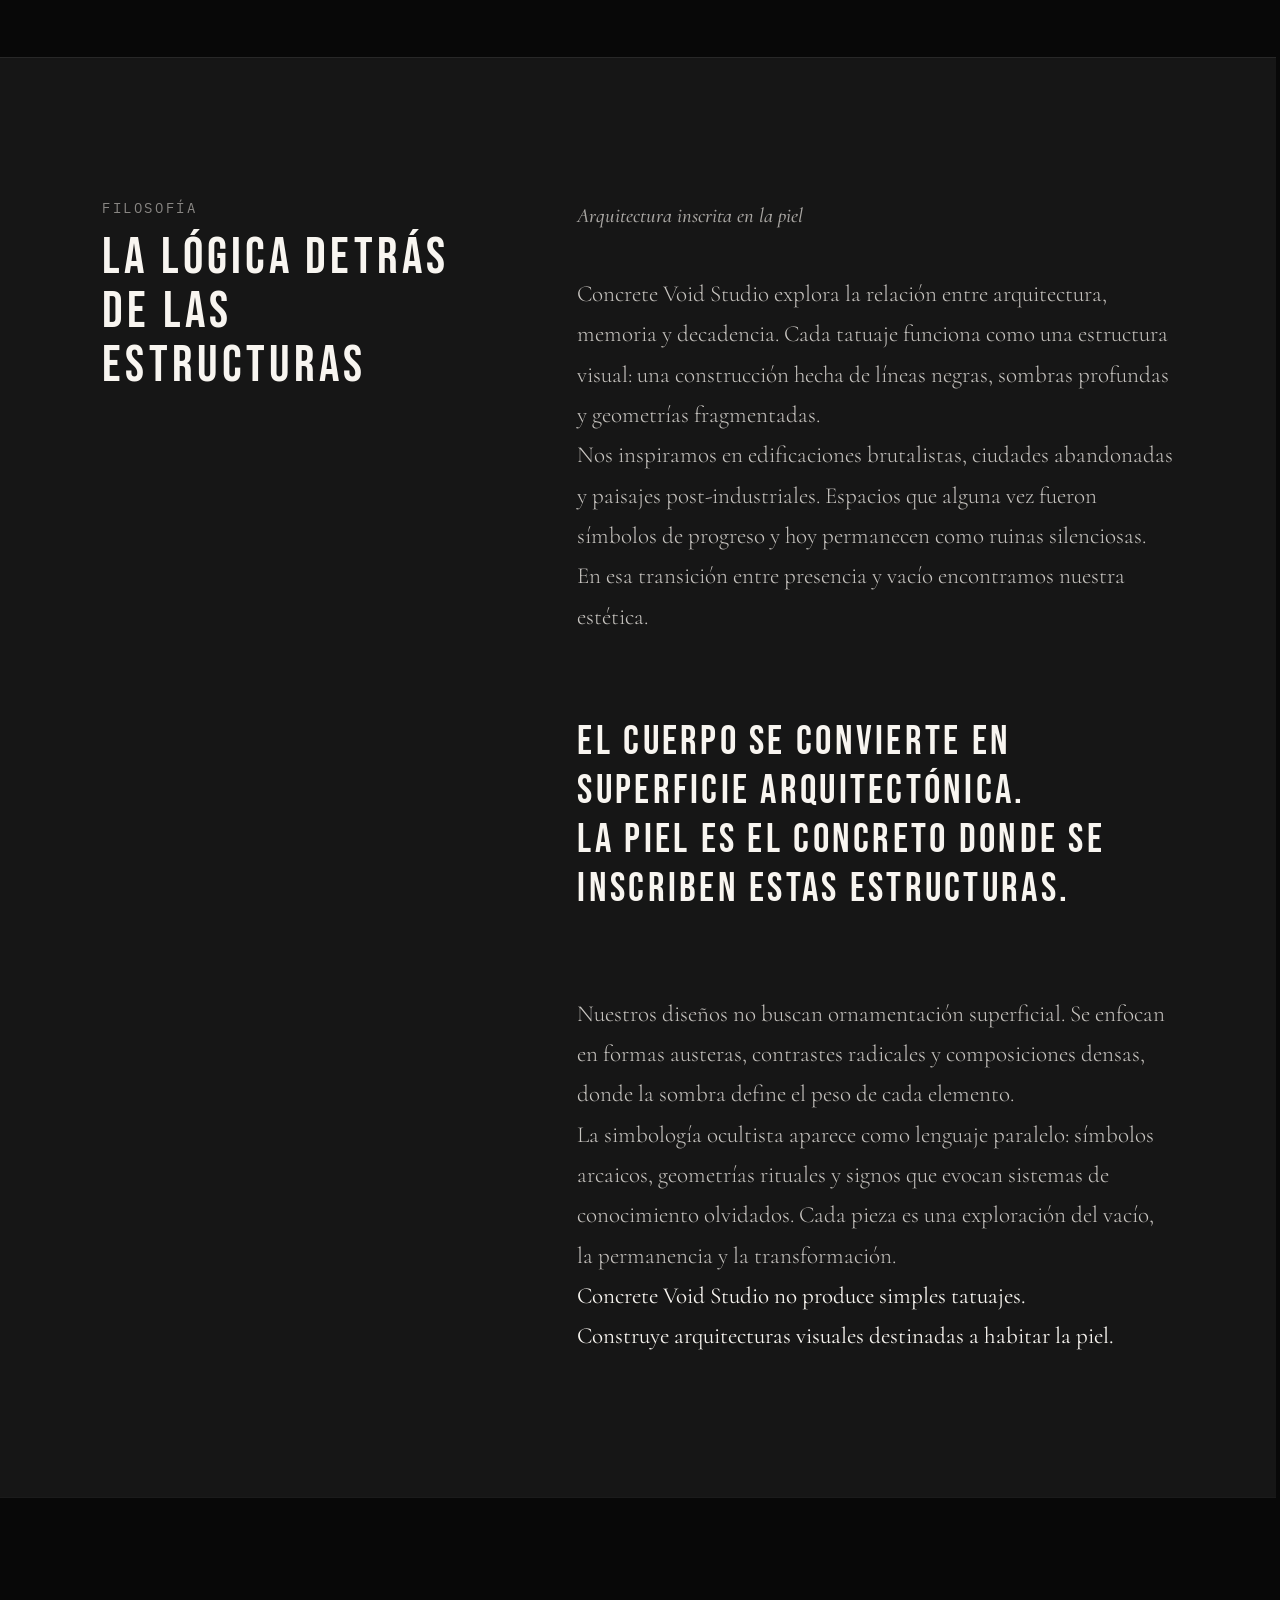
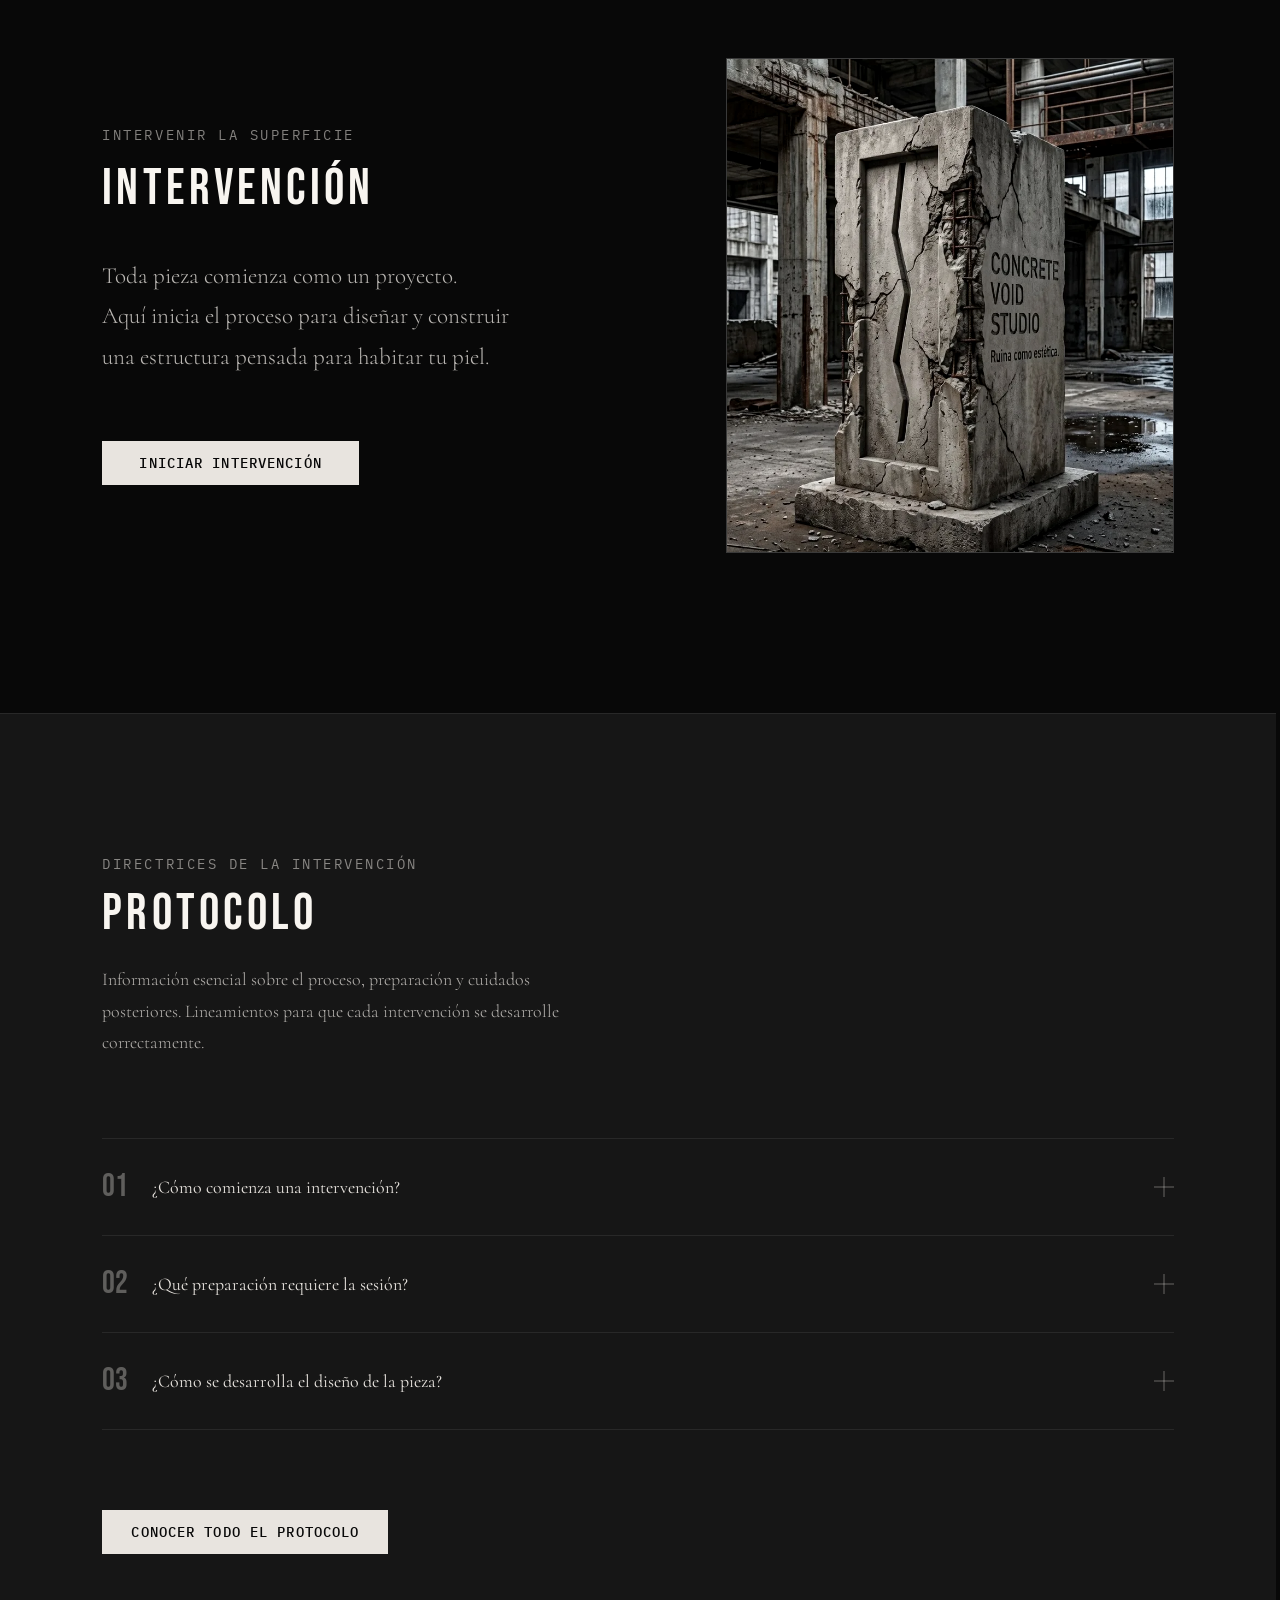
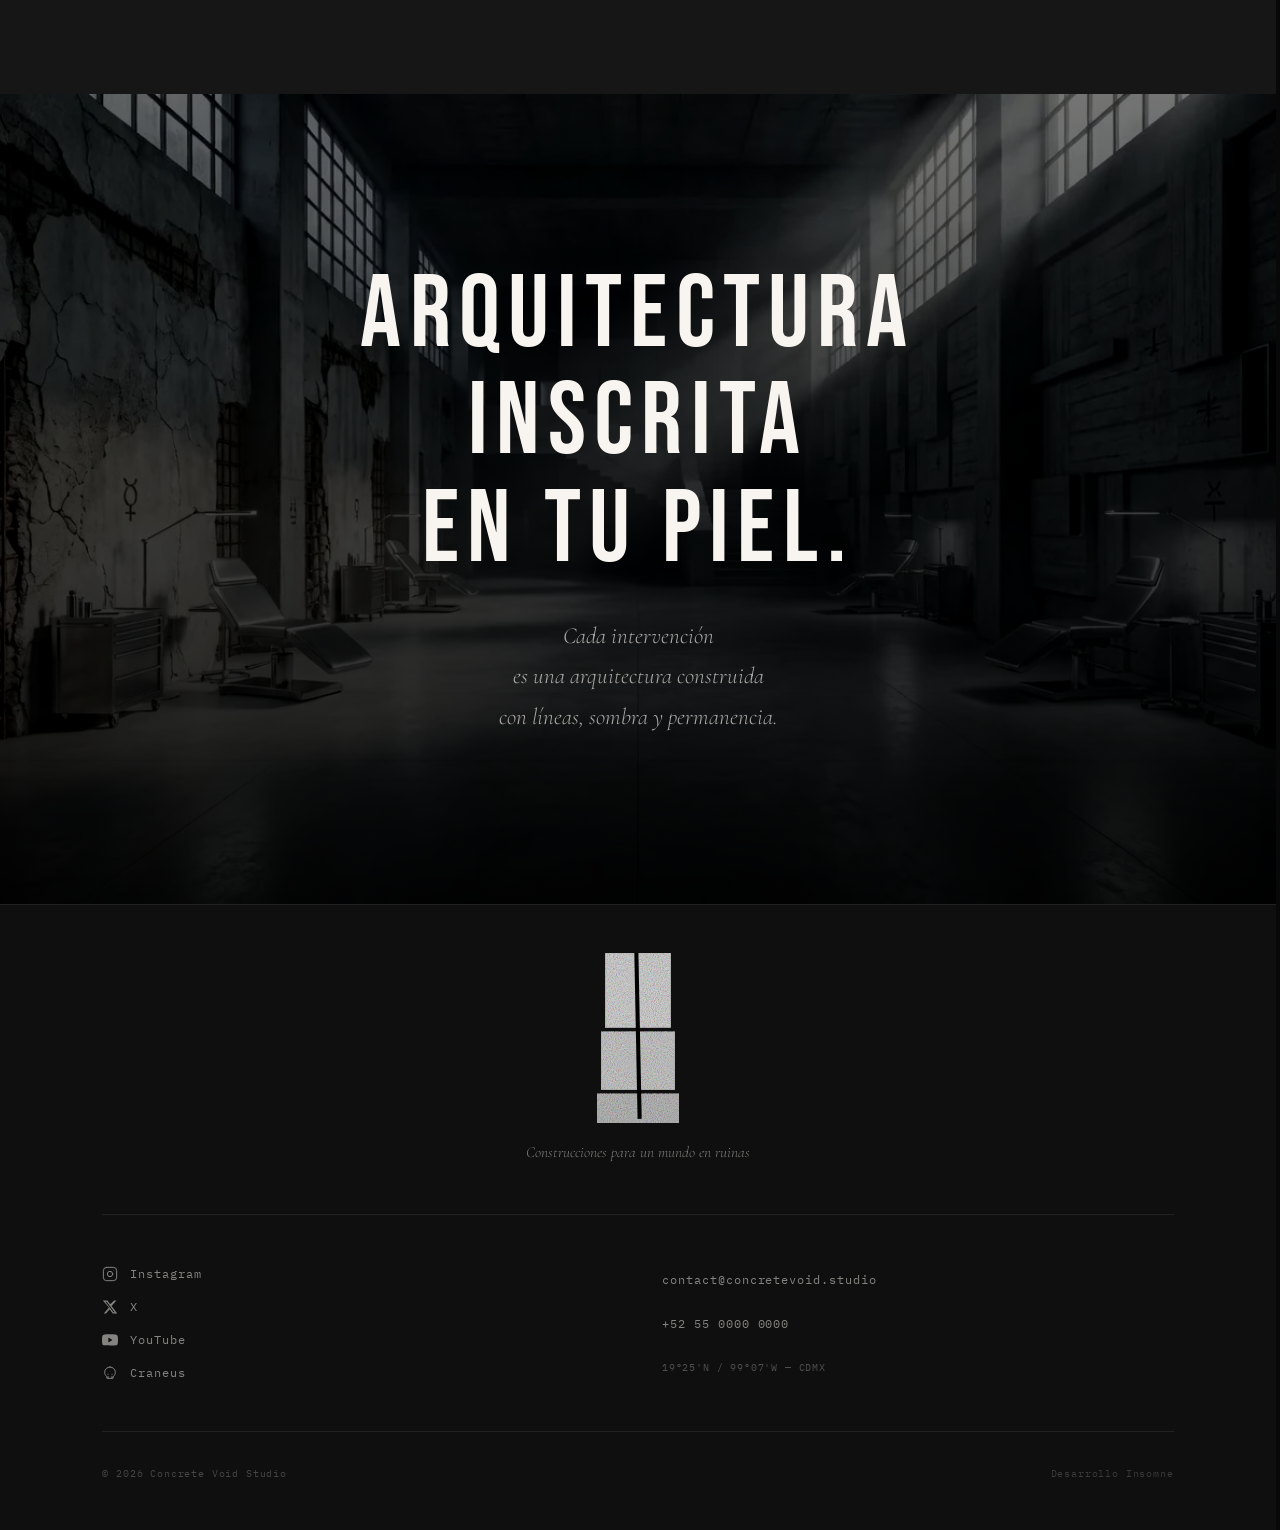
==== commit db389f96: "insertando OG IMG" ====
--- a/index.html
+++ b/index.html
@@ -15,6 +15,7 @@
   ============================================================ -->
   <meta property="og:title" content="Concrete Void Studio" />
   <meta property="og:description" content="Arquitectura inscrita en la piel. Estudio de tatuaje brutalista en CDMX." />
+  <meta property="og:image" content="assets/img/x/statementInicio.webp" />
   <meta property="og:type" content="website" />
   <meta property="og:url" content="#" />
   <!-- <meta property="og:image" content="assets/images/og-image.jpg" /> -->
